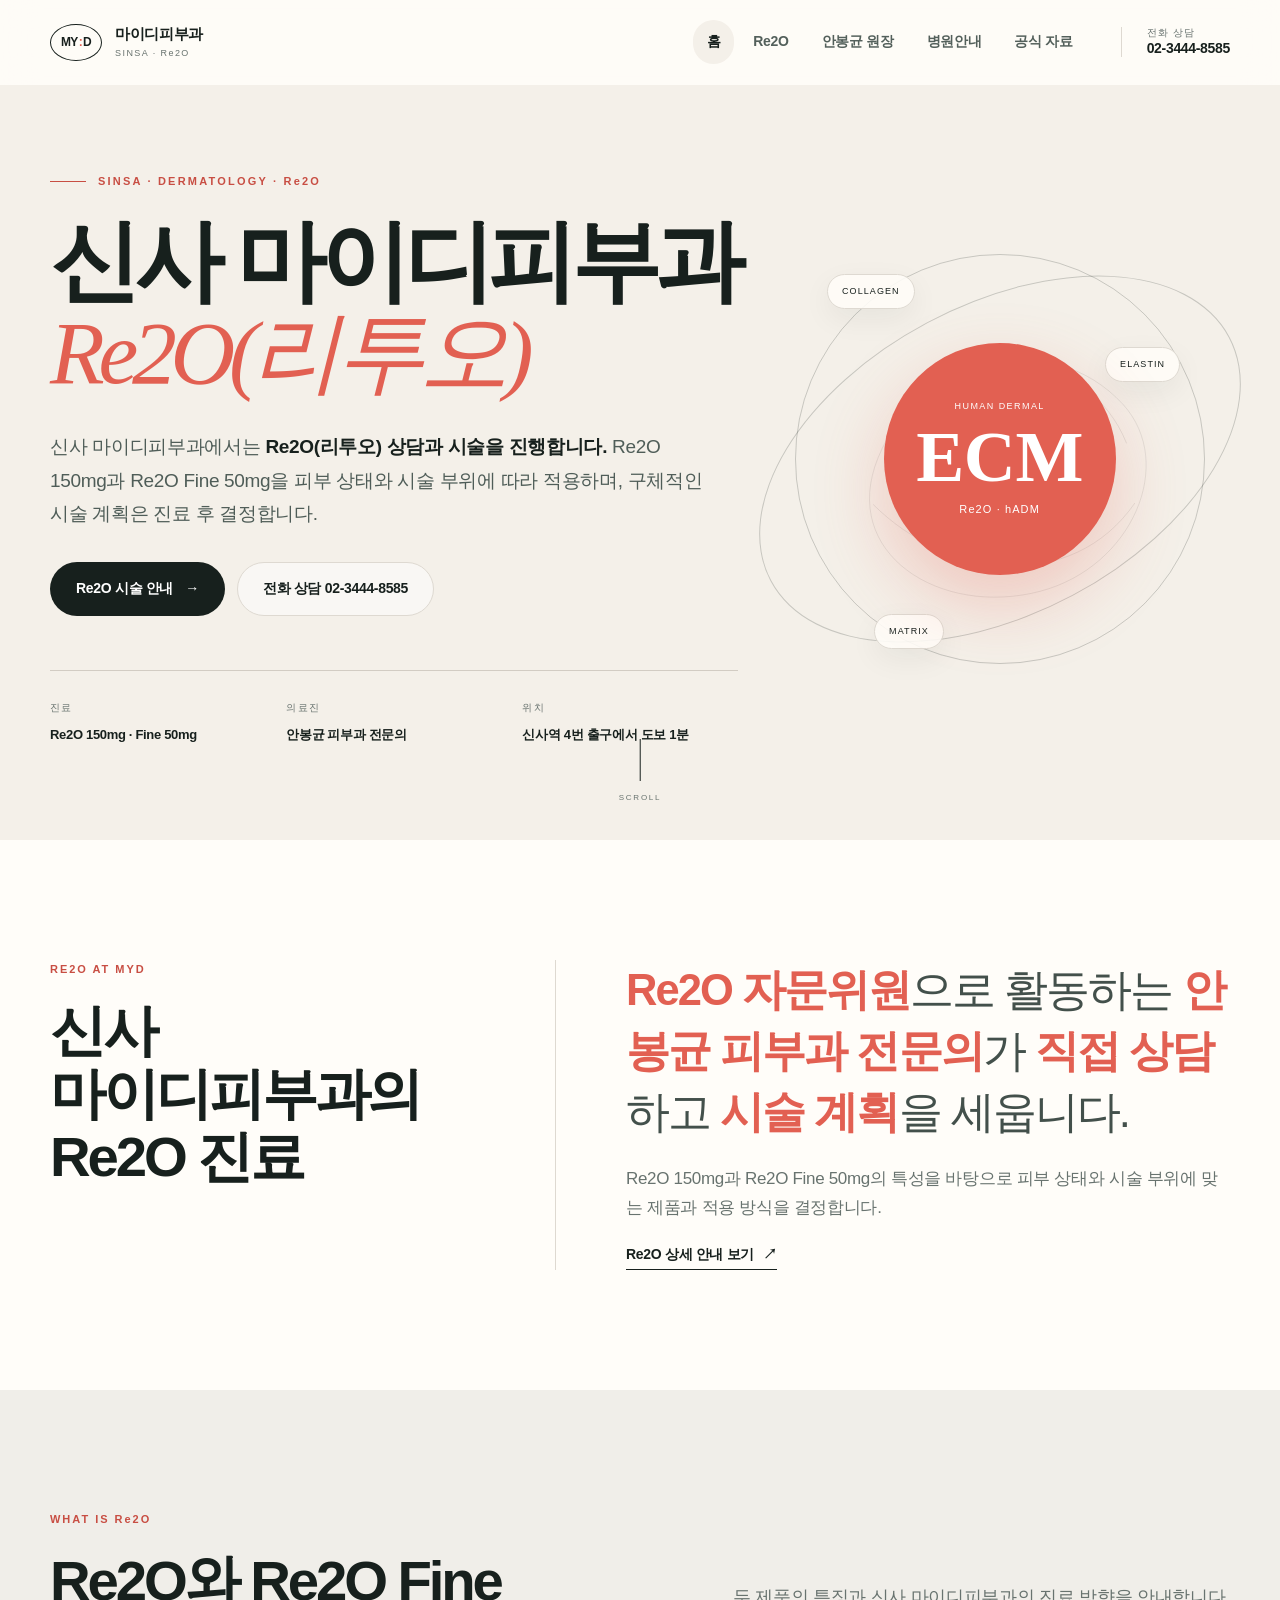
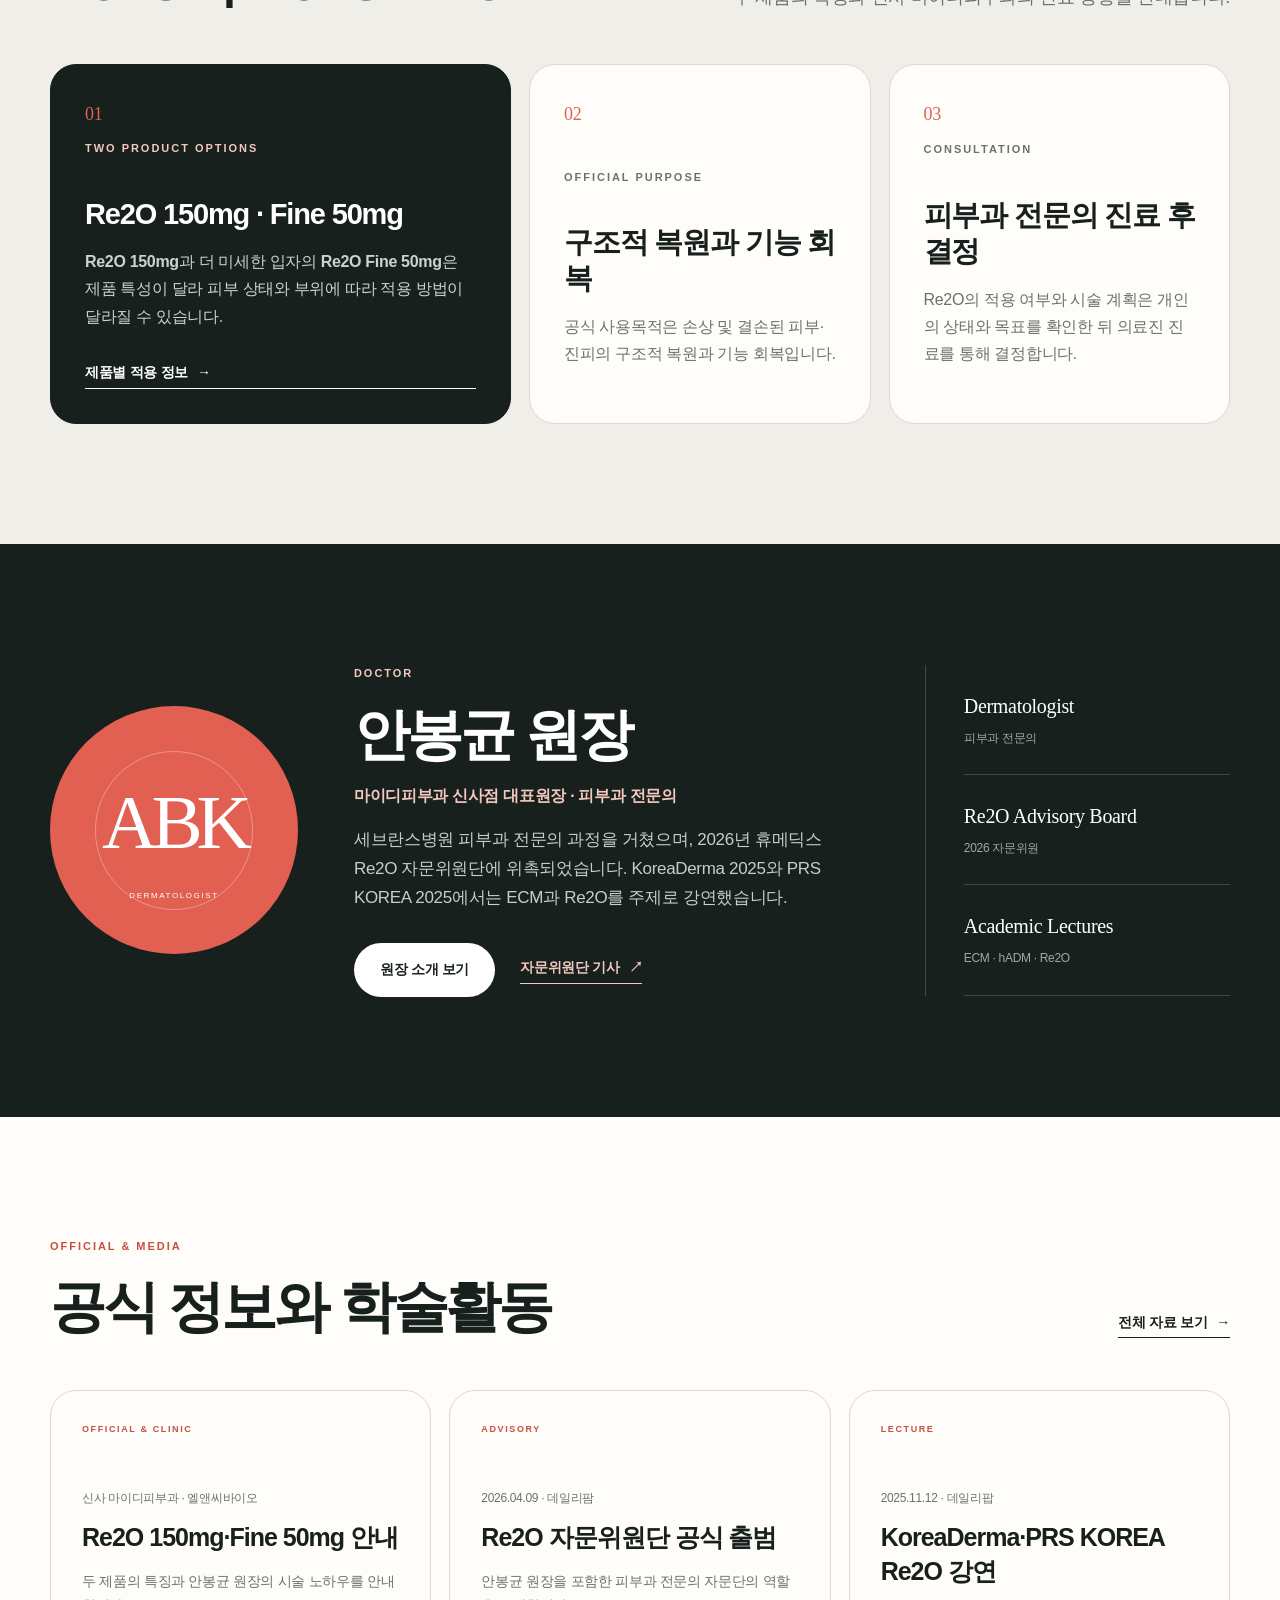
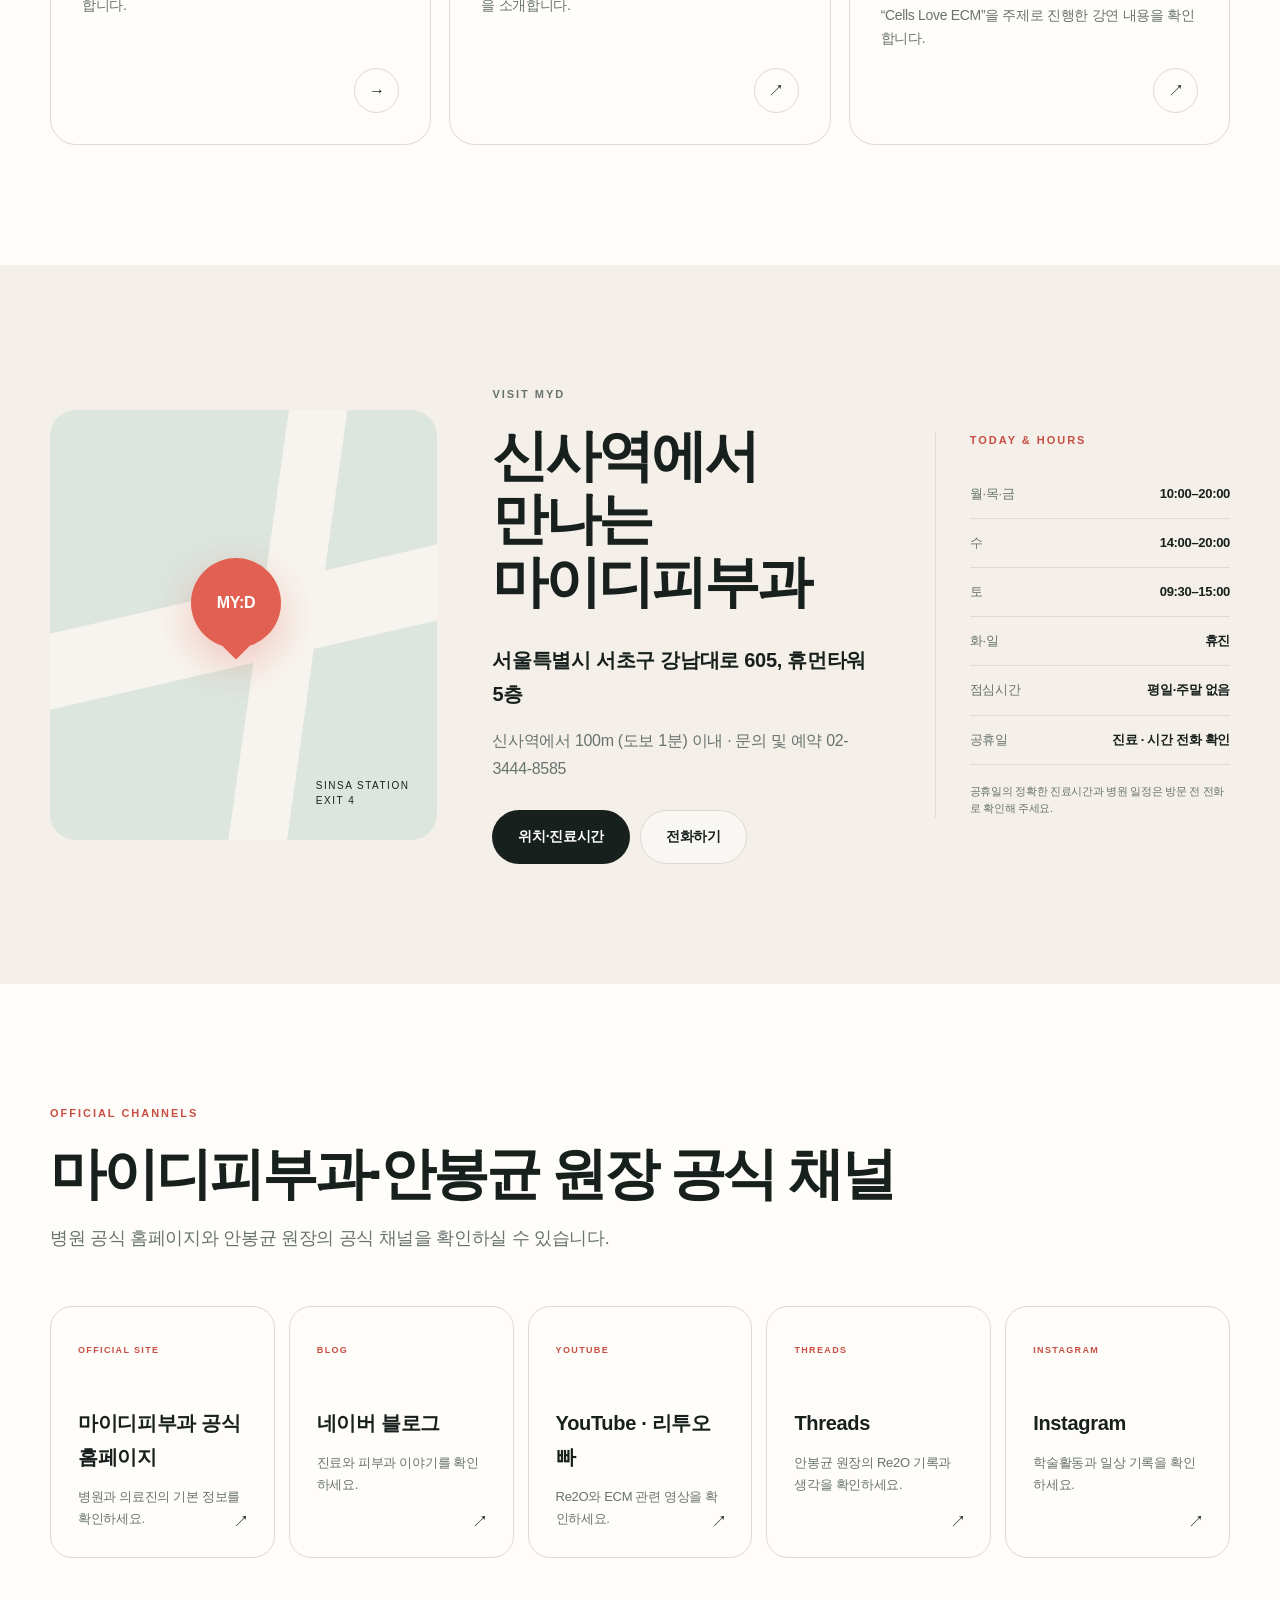
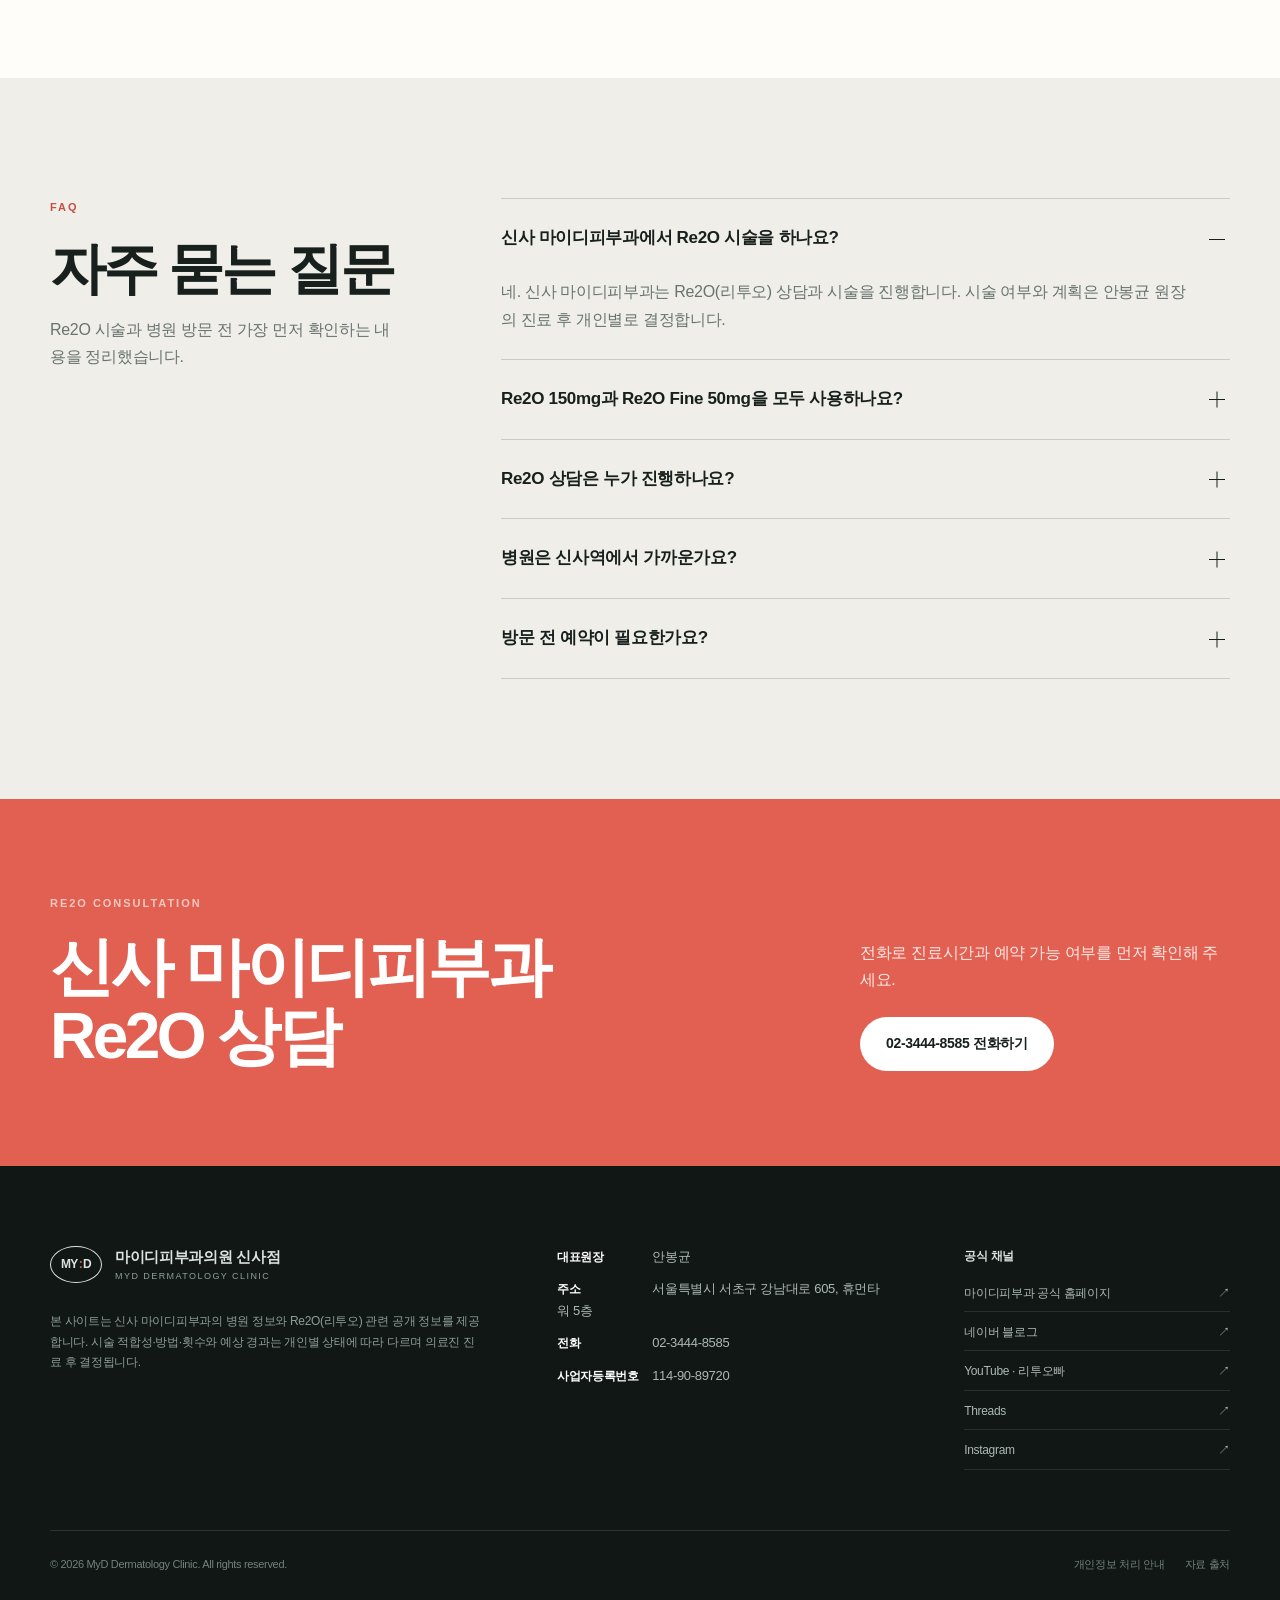
==== index.html @ d439914e "Add files via upload" ====
<!doctype html>
<html lang="ko">
<head>
  <meta charset="utf-8">
  <meta name="viewport" content="width=device-width, initial-scale=1">
  <title>신사 마이디피부과 | Re2O 리투오 상담·시술</title>
  <meta name="description" content="신사역에서 100m (도보 1분) 이내 마이디피부과의 Re2O(리투오) 상담·시술, Re2O 150mg·Re2O Fine 50mg 제품 및 시술 안내, 피부과 전문의 안봉균 원장, 위치와 진료시간 안내.">
  <meta name="robots" content="index,follow,max-image-preview:large">
  <link rel="canonical" href="https://re2omyd.com/">
  <link rel="icon" href="/assets/img/favicon.svg" type="image/svg+xml">
  <link rel="icon" href="/assets/img/favicon-32.png" sizes="32x32" type="image/png">
  <link rel="apple-touch-icon" href="/assets/img/apple-touch-icon.png">
  <link rel="manifest" href="/site.webmanifest">
  <meta name="theme-color" content="#f4f0e9">
  <meta property="og:locale" content="ko_KR">
  <meta property="og:type" content="website">
  <meta property="og:site_name" content="신사 마이디피부과 Re2O">
  <meta property="og:title" content="신사 마이디피부과 | Re2O 리투오 상담·시술">
  <meta property="og:description" content="신사역에서 100m (도보 1분) 이내 마이디피부과의 Re2O(리투오) 상담·시술, Re2O 150mg·Re2O Fine 50mg 제품 및 시술 안내, 피부과 전문의 안봉균 원장, 위치와 진료시간 안내.">
  <meta property="og:url" content="https://re2omyd.com/">
  <meta property="og:image" content="https://re2omyd.com/assets/img/og-image.png">
  <meta property="og:image:width" content="1200">
  <meta property="og:image:height" content="630">
  <meta property="og:image:alt" content="신사 마이디피부과 Re2O 리투오 안내">
  <meta name="twitter:card" content="summary_large_image">
  <meta name="twitter:title" content="신사 마이디피부과 | Re2O 리투오 상담·시술">
  <meta name="twitter:description" content="신사역에서 100m (도보 1분) 이내 마이디피부과의 Re2O(리투오) 상담·시술, Re2O 150mg·Re2O Fine 50mg 제품 및 시술 안내, 피부과 전문의 안봉균 원장, 위치와 진료시간 안내.">
  <meta name="twitter:image" content="https://re2omyd.com/assets/img/og-image.png">
  <link rel="stylesheet" href="/assets/css/style.css">
  <script type="application/ld+json">{"@context":"https://schema.org","@graph":[{"@type":["MedicalClinic","LocalBusiness"],"@id":"https://re2omyd.com/#clinic","name":"마이디피부과의원 신사점","alternateName":["신사 마이디피부과","MyD Dermatology Clinic Sinsa"],"url":"https://re2omyd.com/","telephone":"+82234448585","image":"https://re2omyd.com/assets/img/og-image.png","logo":"https://re2omyd.com/assets/img/logo.svg","medicalSpecialty":"Dermatology","priceRange":"상담 후 안내","address":{"@type":"PostalAddress","streetAddress":"강남대로 605, 휴먼타워 5층","addressLocality":"서초구","addressRegion":"서울특별시","addressCountry":"KR"},"geo":{"@type":"GeoCoordinates","latitude":37.515881,"longitude":127.019302},"openingHoursSpecification":[{"@type":"OpeningHoursSpecification","dayOfWeek":"https://schema.org/Monday","opens":"10:00","closes":"20:00"},{"@type":"OpeningHoursSpecification","dayOfWeek":"https://schema.org/Wednesday","opens":"14:00","closes":"20:00"},{"@type":"OpeningHoursSpecification","dayOfWeek":"https://schema.org/Thursday","opens":"10:00","closes":"20:00"},{"@type":"OpeningHoursSpecification","dayOfWeek":"https://schema.org/Friday","opens":"10:00","closes":"20:00"},{"@type":"OpeningHoursSpecification","dayOfWeek":"https://schema.org/Saturday","opens":"09:30","closes":"15:00"}],"sameAs":["http://www.mydskin.co.kr/","https://blog.naver.com/mydskin","https://www.youtube.com/@Re2OBBA","https://www.threads.com/@wilbedoc","https://www.instagram.com/wilbedoc/"],"employee":{"@id":"https://re2omyd.com/#doctor"},"availableService":{"@id":"https://re2omyd.com/#re2o-service"}},{"@type":"Physician","@id":"https://re2omyd.com/#doctor","name":"안봉균","jobTitle":"대표원장·피부과 전문의","medicalSpecialty":"Dermatology","worksFor":{"@id":"https://re2omyd.com/#clinic"},"url":"https://re2omyd.com/doctor.html","sameAs":["https://blog.naver.com/mydskin","https://www.youtube.com/@Re2OBBA","https://www.threads.com/@wilbedoc","https://www.instagram.com/wilbedoc/"]},{"@type":"Service","@id":"https://re2omyd.com/#re2o-service","name":"Re2O(리투오) 상담 및 시술","alternateName":["리투오","엘라비에 리투오","Re2O treatment"],"serviceType":"Re2O(리투오) 상담 및 시술","description":"신사 마이디피부과에서는 Re2O 150mg과 Re2O Fine 50mg을 피부 상태와 시술 부위에 따라 적용하며, 구체적인 제품과 시술 방식은 진료 후 결정합니다.","provider":{"@id":"https://re2omyd.com/#clinic"},"url":"https://re2omyd.com/re2o.html","areaServed":{"@type":"City","name":"서울"}},{"@type":"WebSite","@id":"https://re2omyd.com/#website","url":"https://re2omyd.com/","name":"신사 마이디피부과 Re2O","inLanguage":"ko-KR","publisher":{"@id":"https://re2omyd.com/#clinic"}}]}</script>
</head>
<body class="home-page">
<a class="skip-link" href="#main">본문으로 바로가기</a>
<header class="site-header" data-header>
  <div class="container header-inner">
    <a class="brand" href="/" aria-label="신사 마이디피부과 홈">
      <span class="brand-mark" aria-hidden="true"><span>MY</span><b>:</b><span>D</span></span>
      <span class="brand-copy"><strong>마이디피부과</strong><small>SINSA · Re2O</small></span>
    </a>
    <button class="menu-toggle" type="button" aria-expanded="false" aria-controls="site-nav" data-menu-toggle>
      <span class="sr-only">메뉴 열기</span><i></i><i></i><i></i>
    </button>
    <nav class="site-nav" id="site-nav" aria-label="주요 메뉴" data-menu>
      <a href="/" class="is-active" aria-current="page">홈</a>
<a href="/re2o.html">Re2O</a>
<a href="/doctor.html">안봉균 원장</a>
<a href="/clinic.html">병원안내</a>
<a href="/media.html">공식 자료</a>
    </nav>
    <a class="header-call" href="tel:+82234448585"><span>전화 상담</span><strong>02-3444-8585</strong></a>
  </div>
</header>
<main id="main">
  <section class="hero hero-home">
    <div class="container hero-grid">
      <div class="hero-copy">
        <p class="eyebrow"><span></span>SINSA · DERMATOLOGY · Re2O</p>
        <h1><span class="nowrap">신사 마이디피부과</span><br><em>Re2O(리투오)</em></h1>
        <p class="hero-lead">신사 마이디피부과에서는 <strong>Re2O(리투오) 상담과 시술을 진행합니다.</strong> Re2O 150mg과 Re2O Fine 50mg을 피부 상태와 시술 부위에 따라 적용하며, 구체적인 시술 계획은 진료 후 결정합니다.</p>
        <div class="hero-actions">
          <a class="button button-primary" href="/re2o.html">Re2O 시술 안내 <span>→</span></a>
          <a class="button button-ghost" href="tel:+82234448585">전화 상담 02-3444-8585</a>
        </div>
        <dl class="hero-facts">
          <div><dt>진료</dt><dd>Re2O 150mg · Fine 50mg</dd></div>
          <div><dt>의료진</dt><dd>안봉균 피부과 전문의</dd></div>
          <div><dt>위치</dt><dd>신사역 4번 출구에서 도보 1분</dd></div>
        </dl>
      </div>
      <div class="hero-art" aria-hidden="true">
        <div class="art-orbit orbit-one"></div><div class="art-orbit orbit-two"></div>
        <div class="art-core"><small>HUMAN DERMAL</small><strong>ECM</strong><span>Re2O · hADM</span></div>
        <span class="art-node node-a">COLLAGEN</span><span class="art-node node-b">ELASTIN</span><span class="art-node node-c">MATRIX</span>
        <svg viewBox="0 0 520 520" role="presentation"><path d="M85 259C145 111 334 69 438 182C515 267 451 416 319 451C175 489 29 397 85 259Z"/><path d="M121 189C203 77 389 103 443 238"/><path d="M78 326C185 433 364 455 455 324"/></svg>
      </div>
    </div>
    <div class="hero-scroll" aria-hidden="true"><span></span>SCROLL</div>
  </section>

  <section class="section section-intro">
    <div class="container split-intro">
      <div>
        <p class="section-kicker">RE2O AT MYD</p>
        <h2>신사<br>마이디피부과의<br>Re2O 진료</h2>
      </div>
      <div class="intro-answer">
        <p class="answer-main"><span class="answer-accent">Re2O 자문위원</span>으로 활동하는 <span class="answer-accent">안봉균 피부과 전문의</span>가 <span class="answer-accent">직접 상담</span>하고 <span class="answer-accent">시술 계획</span>을 세웁니다.</p>
        <p>Re2O 150mg과 Re2O Fine 50mg의 특성을 바탕으로 피부 상태와 시술 부위에 맞는 제품과 적용 방식을 결정합니다.</p>
        <a class="text-link" href="/re2o.html">Re2O 상세 안내 보기 <span>↗</span></a>
      </div>
    </div>
  </section>

  <section class="section section-re2o">
    <div class="container">
      <div class="section-heading heading-row">
        <div><p class="section-kicker">WHAT IS Re2O</p><h2>Re2O와 Re2O Fine</h2></div>
        <p>두 제품의 특징과 신사 마이디피부과의 진료 방향을 안내합니다.</p>
      </div>
      <div class="feature-grid">
        <article class="feature-card feature-main">
          <span class="card-index">01</span>
          <p class="card-label">TWO PRODUCT OPTIONS</p>
          <h3>Re2O 150mg · Fine 50mg</h3>
          <p><strong>Re2O 150mg</strong>과 더 미세한 입자의 <strong>Re2O Fine 50mg</strong>은 제품 특성이 달라 피부 상태와 부위에 따라 적용 방법이 달라질 수 있습니다.</p>
          <a class="text-link" href="/re2o.html">제품별 적용 정보 <span>→</span></a>
        </article>
        <article class="feature-card"><span class="card-index">02</span><p class="card-label">OFFICIAL PURPOSE</p><h3>구조적 복원과 기능 회복</h3><p>공식 사용목적은 손상 및 결손된 피부·진피의 구조적 복원과 기능 회복입니다.</p></article>
        <article class="feature-card"><span class="card-index">03</span><p class="card-label">CONSULTATION</p><h3>피부과 전문의 진료 후 결정</h3><p>Re2O의 적용 여부와 시술 계획은 개인의 상태와 목표를 확인한 뒤 의료진 진료를 통해 결정합니다.</p></article>
      </div>
    </div>
  </section>

  <section class="section doctor-spotlight">
    <div class="container doctor-panel">
      <div class="doctor-monogram" aria-hidden="true"><span>ABK</span><small>DERMATOLOGIST</small></div>
      <div class="doctor-copy">
        <p class="section-kicker light">DOCTOR</p>
        <h2>안봉균 원장</h2>
        <p class="doctor-role">마이디피부과 신사점 대표원장 · 피부과 전문의</p>
        <p>세브란스병원 피부과 전문의 과정을 거쳤으며, 2026년 휴메딕스 Re2O 자문위원단에 위촉되었습니다. KoreaDerma 2025와 PRS KOREA 2025에서는 ECM과 Re2O를 주제로 강연했습니다.</p>
        <div class="doctor-actions"><a class="button button-light" href="/doctor.html">원장 소개 보기</a><a class="text-link light" href="https://dailypharm.com/user/news/337339" target="_blank" rel="noopener noreferrer">자문위원단 기사 <span>↗</span></a></div>
      </div>
      <div class="doctor-stats">
        <div><strong>Dermatologist</strong><span>피부과 전문의</span></div>
        <div><strong>Re2O Advisory Board</strong><span>2026 자문위원</span></div>
        <div><strong>Academic Lectures</strong><span>ECM · hADM · Re2O</span></div>
      </div>
    </div>
  </section>

  <section class="section section-evidence">
    <div class="container">
      <div class="section-heading heading-row"><div><p class="section-kicker">OFFICIAL & MEDIA</p><h2>공식 정보와 학술활동</h2></div><a class="text-link" href="/media.html">전체 자료 보기 <span>→</span></a></div>
      <div class="article-grid">
        <a class="article-card" href="/re2o.html"><span class="article-type">OFFICIAL & CLINIC</span><p class="article-date">신사 마이디피부과 · 엘앤씨바이오</p><h3>Re2O 150mg·Fine 50mg 안내</h3><p>두 제품의 특징과 안봉균 원장의 시술 노하우를 안내합니다.</p><span class="article-arrow">→</span></a>
        <a class="article-card" href="https://dailypharm.com/user/news/337339" target="_blank" rel="noopener noreferrer"><span class="article-type">ADVISORY</span><p class="article-date">2026.04.09 · 데일리팜</p><h3>Re2O 자문위원단 공식 출범</h3><p>안봉균 원장을 포함한 피부과 전문의 자문단의 역할을 소개합니다.</p><span class="article-arrow">↗</span></a>
        <a class="article-card" href="https://www.dailypop.kr/news/articleView.html?idxno=93108" target="_blank" rel="noopener noreferrer"><span class="article-type">LECTURE</span><p class="article-date">2025.11.12 · 데일리팝</p><h3>KoreaDerma·PRS KOREA Re2O 강연</h3><p>“Cells Love ECM”을 주제로 진행한 강연 내용을 확인합니다.</p><span class="article-arrow">↗</span></a>
      </div>
    </div>
  </section>

  <section class="section clinic-home">
    <div class="container clinic-grid">
      <div class="clinic-map-art" aria-hidden="true"><div class="map-road road-a"></div><div class="map-road road-b"></div><div class="map-pin"><i></i><span>MY:D</span></div><p>SINSA STATION<br>EXIT 4</p></div>
      <div class="clinic-copy">
        <p class="section-kicker">VISIT MYD</p>
        <h2>신사역에서<br>만나는<br>마이디피부과</h2>
        <address>서울특별시 서초구 강남대로 605, 휴먼타워 5층</address>
        <p>신사역에서 100m (도보 1분) 이내 · 문의 및 예약 02-3444-8585</p>
        <div class="clinic-buttons"><a class="button button-primary" href="/clinic.html">위치·진료시간</a><a class="button button-ghost" href="tel:+82234448585">전화하기</a></div>
      </div>
      <div class="hours-mini">
        <p class="card-label">TODAY & HOURS</p>
        <dl><div><dt>월·목·금</dt><dd>10:00–20:00</dd></div><div><dt>수</dt><dd>14:00–20:00</dd></div><div><dt>토</dt><dd>09:30–15:00</dd></div><div><dt>화·일</dt><dd>휴진</dd></div><div><dt>점심시간</dt><dd>평일·주말 없음</dd></div><div><dt>공휴일</dt><dd>진료 · 시간 전화 확인</dd></div></dl>
        <small>공휴일의 정확한 진료시간과 병원 일정은 방문 전 전화로 확인해 주세요.</small>
      </div>
    </div>
  </section>

  <section class="section social-section">
    <div class="container">
      <div class="section-heading"><p class="section-kicker">OFFICIAL CHANNELS</p><h2>마이디피부과·안봉균 원장 공식 채널</h2><p>병원 공식 홈페이지와 안봉균 원장의 공식 채널을 확인하실 수 있습니다.</p></div>
      <div class="social-grid">
        <a class="social-card" href="http://www.mydskin.co.kr/" target="_blank" rel="noopener noreferrer"><span class="social-tag">OFFICIAL SITE</span><h3>마이디피부과 공식 홈페이지</h3><p>병원과 의료진의 기본 정보를 확인하세요.</p><i>↗</i></a><a class="social-card" href="https://blog.naver.com/mydskin" target="_blank" rel="noopener noreferrer"><span class="social-tag">BLOG</span><h3>네이버 블로그</h3><p>진료와 피부과 이야기를 확인하세요.</p><i>↗</i></a><a class="social-card" href="https://www.youtube.com/@Re2OBBA" target="_blank" rel="noopener noreferrer"><span class="social-tag">YOUTUBE</span><h3>YouTube · 리투오빠</h3><p>Re2O와 ECM 관련 영상을 확인하세요.</p><i>↗</i></a><a class="social-card" href="https://www.threads.com/@wilbedoc" target="_blank" rel="noopener noreferrer"><span class="social-tag">THREADS</span><h3>Threads</h3><p>안봉균 원장의 Re2O 기록과 생각을 확인하세요.</p><i>↗</i></a><a class="social-card" href="https://www.instagram.com/wilbedoc/" target="_blank" rel="noopener noreferrer"><span class="social-tag">INSTAGRAM</span><h3>Instagram</h3><p>학술활동과 일상 기록을 확인하세요.</p><i>↗</i></a>
      </div>
    </div>
  </section>

  <section class="section faq-section">
    <div class="container faq-grid">
      <div><p class="section-kicker">FAQ</p><h2>자주 묻는 질문</h2><p>Re2O 시술과 병원 방문 전 가장 먼저 확인하는 내용을 정리했습니다.</p></div>
      <div class="accordion" data-accordion>
        <details open><summary>신사 마이디피부과에서 Re2O 시술을 하나요?<span></span></summary><p>네. 신사 마이디피부과는 Re2O(리투오) 상담과 시술을 진행합니다. 시술 여부와 계획은 안봉균 원장의 진료 후 개인별로 결정합니다.</p></details>
        <details><summary>Re2O 150mg과 Re2O Fine 50mg을 모두 사용하나요?<span></span></summary><p>신사 마이디피부과에서는 Re2O 150mg과 Re2O Fine 50mg을 피부 상태와 시술 부위에 따라 적용합니다. 현재 적용 가능한 제품과 개인별 선택은 진료 및 예약 시 안내합니다.</p></details>
        <details><summary>Re2O 상담은 누가 진행하나요?<span></span></summary><p>마이디피부과 신사점 대표원장인 안봉균 피부과 전문의가 진료합니다.</p></details>
        <details><summary>병원은 신사역에서 가까운가요?<span></span></summary><p>서울 서초구 강남대로 605 휴먼타워 5층으로, 신사역 4번 출구에서 도보 1분 거리에 있습니다.</p></details>
        <details><summary>방문 전 예약이 필요한가요?<span></span></summary><p>대기 시간을 줄이기 위해 전화로 진료시간과 예약 가능 여부를 확인해 주세요. 문의 번호는 02-3444-8585입니다.</p></details>
      </div>
    </div>
  </section>

  <section class="final-cta">
    <div class="container final-cta-inner"><div><p class="section-kicker light">RE2O CONSULTATION</p><h2>신사 마이디피부과<br>Re2O 상담</h2></div><div><p>전화로 진료시간과 예약 가능 여부를 먼저 확인해 주세요.</p><a class="button button-light" href="tel:+82234448585">02-3444-8585 전화하기</a></div></div>
  </section>
</main>
<footer class="site-footer">
  <div class="container footer-grid">
    <div>
      <a class="brand brand-footer" href="/" aria-label="신사 마이디피부과 홈">
        <span class="brand-mark" aria-hidden="true"><span>MY</span><b>:</b><span>D</span></span>
        <span class="brand-copy"><strong>마이디피부과의원 신사점</strong><small>MYD DERMATOLOGY CLINIC</small></span>
      </a>
      <p class="footer-note">본 사이트는 신사 마이디피부과의 병원 정보와 Re2O(리투오) 관련 공개 정보를 제공합니다. 시술 적합성·방법·횟수와 예상 경과는 개인별 상태에 따라 다르며 의료진 진료 후 결정됩니다.</p>
    </div>
    <div class="footer-info">
      <p><strong>대표원장</strong> 안봉균</p>
      <p><strong>주소</strong> 서울특별시 서초구 강남대로 605, 휴먼타워 5층</p>
      <p><strong>전화</strong> <a href="tel:+82234448585">02-3444-8585</a></p>
      <p><strong>사업자등록번호</strong> 114-90-89720</p>
    </div>
    <div class="footer-links">
      <strong>공식 채널</strong>
      <a href="http://www.mydskin.co.kr/" target="_blank" rel="noopener noreferrer">마이디피부과 공식 홈페이지<span aria-hidden="true">↗</span></a><a href="https://blog.naver.com/mydskin" target="_blank" rel="noopener noreferrer">네이버 블로그<span aria-hidden="true">↗</span></a><a href="https://www.youtube.com/@Re2OBBA" target="_blank" rel="noopener noreferrer">YouTube · 리투오빠<span aria-hidden="true">↗</span></a><a href="https://www.threads.com/@wilbedoc" target="_blank" rel="noopener noreferrer">Threads<span aria-hidden="true">↗</span></a><a href="https://www.instagram.com/wilbedoc/" target="_blank" rel="noopener noreferrer">Instagram<span aria-hidden="true">↗</span></a>
    </div>
  </div>
  <div class="container footer-bottom">
    <p>© <span data-year></span> MyD Dermatology Clinic. All rights reserved.</p>
    <div><a href="/privacy.html">개인정보 처리 안내</a><a href="/media.html">자료 출처</a></div>
  </div>
</footer>
<div class="mobile-actions" aria-label="빠른 연락">
  <a href="tel:+82234448585"><small>전화</small><strong>02-3444-8585</strong></a>
  <a href="/clinic.html"><small>위치</small><strong>신사역 4번 출구에서 도보 1분</strong></a>
</div>
<script src="/assets/js/main.js" defer></script>
</body>
</html>
---- assets/css/style.css ----
:root{--ink:#17201d;--ink-2:#2c3733;--muted:#68736f;--cream:#f4f0e9;--paper:#fffdf9;--white:#fff;--coral:#e26052;--coral-dark:#c84e43;--sage:#81958a;--sage-pale:#dfe8e1;--pink:#efd9d4;--line:#ded9d1;--line-dark:rgba(255,255,255,.18);--shadow:0 24px 70px rgba(29,38,34,.09);--radius:26px;--max:1180px;--ease:cubic-bezier(.2,.75,.25,1)}
*{box-sizing:border-box}html{scroll-behavior:smooth}body{margin:0;background:var(--paper);color:var(--ink);font-family:-apple-system,BlinkMacSystemFont,"Pretendard","Noto Sans KR","Apple SD Gothic Neo","Segoe UI",sans-serif;font-size:16px;line-height:1.7;letter-spacing:-.02em;-webkit-font-smoothing:antialiased}img,svg{display:block;max-width:100%}a{color:inherit;text-decoration:none}button,input{font:inherit}address{font-style:normal}.container{width:min(calc(100% - 48px),var(--max));margin-inline:auto}.narrow{max-width:840px}.sr-only{position:absolute;width:1px;height:1px;padding:0;margin:-1px;overflow:hidden;clip:rect(0,0,0,0);white-space:nowrap;border:0}.skip-link{position:fixed;left:16px;top:12px;z-index:9999;padding:10px 16px;background:var(--ink);color:#fff;border-radius:10px;transform:translateY(-150%)}.skip-link:focus{transform:none}.site-header{position:fixed;left:0;right:0;top:0;z-index:100;background:rgba(255,253,249,.88);backdrop-filter:blur(18px);border-bottom:1px solid transparent;transition:.3s var(--ease)}.site-header.is-scrolled{border-color:var(--line);box-shadow:0 8px 30px rgba(20,28,25,.05)}.header-inner{height:84px;display:flex;align-items:center;gap:34px}.brand{display:flex;align-items:center;gap:13px;flex:0 0 auto}.brand-mark{width:52px;height:37px;border:1px solid var(--ink);border-radius:50%;display:flex;align-items:center;justify-content:center;font-family:"Inter Display",Arial,sans-serif;font-size:12px;font-weight:700;letter-spacing:-.06em}.brand-mark b{color:var(--coral);margin:0 1px}.brand-copy{display:flex;flex-direction:column;line-height:1.12}.brand-copy strong{font-size:15px}.brand-copy small{font-size:9px;letter-spacing:.16em;color:var(--muted);margin-top:5px}.site-nav{margin-left:auto;display:flex;align-items:center;gap:5px}.site-nav a{position:relative;padding:10px 14px;font-size:14px;font-weight:600;color:#53605b;border-radius:999px}.site-nav a:hover,.site-nav a.is-active{color:var(--ink);background:var(--cream)}.header-call{padding-left:25px;border-left:1px solid var(--line);display:flex;flex-direction:column;line-height:1.25}.header-call span{font-size:10px;color:var(--muted);letter-spacing:.12em}.header-call strong{font-size:14px}.menu-toggle{display:none;background:transparent;border:0;width:42px;height:42px;padding:10px}.menu-toggle i{display:block;height:1px;background:var(--ink);margin:6px 0;transition:.25s}.section{padding:120px 0}.section-kicker,.card-label{margin:0 0 20px;color:var(--coral-dark);font-size:11px;font-weight:800;letter-spacing:.18em}.section-kicker.light,.text-link.light{color:#f3c8c0}.section h2,.section-heading h2{font-size:clamp(36px,4.4vw,62px);line-height:1.12;letter-spacing:-.055em;margin:0}.section-heading{margin-bottom:52px}.section-heading>p:last-child{max-width:560px;color:var(--muted);font-size:18px;margin:18px 0 0}.heading-row{display:flex;justify-content:space-between;align-items:flex-end;gap:40px}.heading-row>p{max-width:450px;margin:0;color:var(--muted)}.eyebrow{display:flex;align-items:center;gap:12px;margin:0 0 26px;font-size:11px;font-weight:800;letter-spacing:.2em;color:var(--coral-dark)}.eyebrow span{width:36px;height:1px;background:currentColor}.button{display:inline-flex;align-items:center;justify-content:center;gap:12px;min-height:54px;padding:0 25px;border-radius:999px;font-size:14px;font-weight:750;border:1px solid transparent;transition:.25s var(--ease)}.button:hover{transform:translateY(-2px)}.button-primary{background:var(--ink);color:#fff}.button-primary:hover{background:#28332f}.button-ghost{border-color:var(--line);background:rgba(255,255,255,.5)}.button-ghost:hover{border-color:var(--ink);background:#fff}.button-light{background:#fff;color:var(--ink)}.button-small{min-height:42px;padding:0 18px;font-size:12px;background:var(--ink);color:#fff}.text-link{display:inline-flex;align-items:center;gap:9px;font-size:14px;font-weight:750;border-bottom:1px solid currentColor;padding-bottom:3px}.text-link span{transition:transform .25s}.text-link:hover span{transform:translate(3px,-2px)}
.hero{min-height:840px;padding:164px 0 80px;position:relative;overflow:hidden;background:var(--cream)}.hero-grid{min-height:590px;display:grid;grid-template-columns:1.08fr .92fr;gap:65px;align-items:center}.hero h1,.page-hero h1{font-size:clamp(54px,7vw,92px);line-height:1.01;letter-spacing:-.07em;margin:0}.hero h1 em,.page-hero h1 em{font-family:Georgia,"Times New Roman",serif;font-weight:400;color:var(--coral);font-style:italic}.hero-lead{font-size:19px;line-height:1.75;color:#4f5d58;max-width:665px;margin:32px 0}.hero-lead strong{color:var(--ink)}.hero-actions{display:flex;flex-wrap:wrap;gap:12px}.hero-facts{display:grid;grid-template-columns:repeat(3,1fr);gap:20px;margin:54px 0 0;padding:28px 0 0;border-top:1px solid #d2ccc3}.hero-facts dt{font-size:10px;letter-spacing:.14em;color:var(--muted);margin-bottom:8px}.hero-facts dd{margin:0;font-size:13px;font-weight:700}.hero-art{height:560px;position:relative;display:flex;align-items:center;justify-content:center}.hero-art>svg{position:absolute;inset:4%;width:92%;height:92%;fill:none;stroke:rgba(23,32,29,.13);stroke-width:1}.art-core{width:232px;height:232px;border-radius:50%;background:var(--coral);color:#fff;display:flex;align-items:center;justify-content:center;flex-direction:column;position:relative;z-index:2;box-shadow:0 30px 70px rgba(226,96,82,.28)}.art-core small{font-size:9px;letter-spacing:.16em}.art-core strong{font-family:Georgia,serif;font-size:72px;line-height:1;margin:7px 0}.art-core span{font-size:11px;letter-spacing:.1em}.art-orbit{position:absolute;border:1px solid rgba(23,32,29,.2);border-radius:50%}.orbit-one{width:410px;height:410px}.orbit-two{width:520px;height:310px;transform:rotate(-28deg)}.art-node{position:absolute;background:rgba(255,253,249,.88);border:1px solid var(--line);border-radius:999px;padding:9px 14px;font-size:9px;letter-spacing:.12em;box-shadow:0 10px 30px rgba(20,30,26,.06)}.node-a{top:17%;left:6%}.node-b{right:4%;top:30%}.node-c{bottom:16%;left:18%}.hero-scroll{position:absolute;bottom:35px;left:50%;transform:translateX(-50%);display:flex;flex-direction:column;align-items:center;gap:10px;font-size:8px;letter-spacing:.22em;color:var(--muted)}.hero-scroll span{display:block;width:1px;height:42px;background:var(--ink)}
.split-intro{display:grid;grid-template-columns:.75fr 1.25fr;gap:100px}.intro-answer{border-left:1px solid var(--line);padding-left:70px}.answer-line{font-size:14px;color:var(--muted);margin:0 0 16px}.answer-main{font-size:clamp(26px,3.4vw,46px);line-height:1.4;letter-spacing:-.045em;margin:0 0 22px;color:#43504b}.answer-main .answer-accent{color:var(--coral);font-weight:800}.intro-answer>p:not(.answer-line):not(.answer-main){color:var(--muted);font-size:17px}.section-re2o{background:#f0eee9}.feature-grid{display:grid;grid-template-columns:1.35fr 1fr 1fr;gap:18px}.feature-card{min-height:360px;background:var(--paper);border:1px solid var(--line);border-radius:var(--radius);padding:34px;display:flex;flex-direction:column}.feature-main{background:var(--ink);color:#fff;border-color:var(--ink)}.card-index{font-family:Georgia,serif;font-size:18px;color:var(--coral);margin-bottom:auto}.feature-card h3{font-size:29px;line-height:1.25;letter-spacing:-.04em;margin:16px 0}.feature-card p{color:var(--muted);margin:0 0 22px}.feature-main p{color:#cbd2cf}.feature-main .card-label{color:#f3c8c0}.feature-main .text-link{margin-top:auto;color:#fff}.doctor-spotlight{background:var(--ink);color:#fff}.doctor-panel{display:grid;grid-template-columns:.65fr 1.35fr .8fr;gap:56px;align-items:center}.doctor-monogram{aspect-ratio:1;background:var(--coral);border-radius:50%;display:flex;align-items:center;justify-content:center;flex-direction:column;position:relative;overflow:hidden}.doctor-monogram:before{content:"";position:absolute;inset:18%;border:1px solid rgba(255,255,255,.32);border-radius:50%}.doctor-monogram span{font-family:Georgia,serif;font-size:clamp(48px,6vw,86px);letter-spacing:-.08em;position:relative}.doctor-monogram small{font-size:8px;letter-spacing:.2em;position:relative}.doctor-copy h2{color:#fff}.doctor-role{color:#f3c8c0;font-weight:700}.doctor-copy>p:last-of-type{color:#c6ceca;font-size:17px}.doctor-actions{display:flex;align-items:center;gap:25px;margin-top:30px}.doctor-stats{border-left:1px solid var(--line-dark);padding-left:38px}.doctor-stats div{padding:24px 0;border-bottom:1px solid var(--line-dark)}.doctor-stats strong{display:block;font-family:Georgia,serif;font-size:20px;font-weight:400;color:#fff}.doctor-stats span{font-size:12px;color:#9ea9a5}.article-grid{display:grid;grid-template-columns:repeat(3,1fr);gap:18px}.article-card{min-height:355px;border:1px solid var(--line);border-radius:var(--radius);padding:31px;position:relative;transition:.3s var(--ease);display:flex;flex-direction:column}.article-card:hover{transform:translateY(-7px);box-shadow:var(--shadow);border-color:#c7c1b8}.article-type{font-size:9px;letter-spacing:.18em;font-weight:800;color:var(--coral-dark)}.article-date{font-size:12px;color:var(--muted);margin:50px 0 13px}.article-card h3{font-size:25px;line-height:1.35;margin:0 0 15px;letter-spacing:-.04em}.article-card>p:last-of-type{font-size:14px;color:var(--muted);margin:0}.article-arrow{margin-top:auto;align-self:flex-end;width:45px;height:45px;border-radius:50%;border:1px solid var(--line);display:flex;align-items:center;justify-content:center}.clinic-home{background:var(--cream)}.clinic-grid{display:grid;grid-template-columns:1.05fr 1.05fr .8fr;gap:55px;align-items:center}.clinic-map-art{height:430px;border-radius:var(--radius);background:#dce5de;position:relative;overflow:hidden}.map-road{position:absolute;background:#f7f4ef}.road-a{width:110%;height:74px;left:-5%;top:42%;transform:rotate(-13deg)}.road-b{height:110%;width:58px;left:54%;top:-5%;transform:rotate(8deg)}.map-pin{position:absolute;left:48%;top:45%;transform:translate(-50%,-50%);width:90px;height:90px;border-radius:50%;background:var(--coral);display:flex;align-items:center;justify-content:center;color:#fff;box-shadow:0 15px 40px rgba(226,96,82,.32)}.map-pin:after{content:"";position:absolute;width:22px;height:22px;background:var(--coral);bottom:-7px;transform:rotate(45deg)}.map-pin span{font-weight:800;position:relative;z-index:2}.clinic-map-art>p{position:absolute;right:28px;bottom:22px;font-size:10px;letter-spacing:.15em;line-height:1.5}.clinic-copy address{font-size:20px;font-weight:700;margin:30px 0 8px}.clinic-copy>p{color:var(--muted)}.clinic-buttons{display:flex;gap:10px;margin-top:28px}.hours-mini{padding-left:34px;border-left:1px solid var(--line)}.hours-mini dl{margin:0}.hours-mini dl div{display:flex;justify-content:space-between;padding:13px 0;border-bottom:1px solid var(--line);gap:20px}.hours-mini dt{font-size:13px;color:var(--muted)}.hours-mini dd{margin:0;font-size:13px;font-weight:700}.hours-mini small{display:block;color:var(--muted);font-size:11px;line-height:1.6;margin-top:18px}.social-grid{display:grid;grid-template-columns:repeat(5,1fr);gap:14px}.social-card{min-height:245px;border:1px solid var(--line);border-radius:22px;padding:27px;position:relative;transition:.3s}.social-card:hover{background:var(--ink);color:#fff;transform:translateY(-5px)}.social-tag{font-size:9px;letter-spacing:.15em;color:var(--coral-dark);font-weight:800}.social-card h3{font-size:20px;margin:45px 0 12px}.social-card p{font-size:13px;color:var(--muted);margin:0}.social-card:hover p{color:#b9c2be}.social-card i{position:absolute;right:25px;bottom:22px;font-style:normal}.faq-section{background:#f0eee9}.faq-grid{display:grid;grid-template-columns:.65fr 1.35fr;gap:100px}.faq-grid>div:first-child>p:last-child{color:var(--muted)}.accordion details{border-top:1px solid #cfc9c0}.accordion details:last-child{border-bottom:1px solid #cfc9c0}.accordion summary{list-style:none;cursor:pointer;padding:25px 45px 25px 0;font-weight:750;font-size:17px;position:relative}.accordion summary::-webkit-details-marker{display:none}.accordion summary span:before,.accordion summary span:after{content:"";position:absolute;right:5px;top:50%;width:16px;height:1px;background:var(--ink)}.accordion summary span:after{transform:rotate(90deg);transition:.2s}.accordion details[open] summary span:after{transform:rotate(0)}.accordion details p{margin:0 0 26px;color:var(--muted);padding-right:40px}.final-cta{padding:95px 0;background:var(--coral);color:#fff}.final-cta-inner{display:flex;align-items:flex-end;justify-content:space-between;gap:50px}.final-cta h2{font-size:clamp(42px,5vw,68px);line-height:1.08;letter-spacing:-.055em;margin:0}.final-cta-inner>div:last-child{max-width:370px}.final-cta-inner>div:last-child p{margin:0 0 24px;color:#ffe9e5}.site-footer{padding:80px 0 35px;background:#101714;color:#dce2df}.footer-grid{display:grid;grid-template-columns:1.3fr 1fr .8fr;gap:75px}.brand-footer .brand-mark{border-color:#dce2df}.brand-footer .brand-copy small{color:#91a09a}.footer-note{max-width:500px;color:#8f9d97;font-size:12px;margin:28px 0 0}.footer-info p{margin:0 0 10px;font-size:13px;color:#aeb9b4}.footer-info strong{display:inline-block;width:92px;color:#fff;font-size:12px}.footer-links{display:flex;flex-direction:column;gap:10px}.footer-links>strong{font-size:12px;margin-bottom:6px}.footer-links a{font-size:12px;color:#aeb9b4;display:flex;justify-content:space-between;border-bottom:1px solid rgba(255,255,255,.1);padding-bottom:8px}.footer-bottom{margin-top:60px;padding-top:24px;border-top:1px solid rgba(255,255,255,.12);display:flex;justify-content:space-between;color:#74827c;font-size:11px}.footer-bottom p{margin:0}.footer-bottom div{display:flex;gap:20px}.mobile-actions{display:none}
.page-hero{padding:170px 0 100px;min-height:650px;background:var(--cream);overflow:hidden}.page-hero-grid{display:grid;grid-template-columns:1.2fr .8fr;gap:70px;align-items:center}.breadcrumb{display:flex;align-items:center;gap:10px;font-size:11px;color:var(--muted);margin-bottom:45px}.breadcrumb strong{color:var(--ink)}.re2o-symbol{width:430px;height:430px;justify-self:end;border-radius:50%;background:var(--ink);color:#fff;display:flex;align-items:baseline;justify-content:center;position:relative;padding-top:130px;box-shadow:0 35px 90px rgba(21,29,26,.14)}.re2o-symbol span{font-family:Georgia,serif;font-size:74px}.re2o-symbol strong{font-family:Georgia,serif;font-size:150px;color:var(--coral);font-weight:400;line-height:.7}.re2o-symbol small{position:absolute;bottom:78px;font-size:9px;letter-spacing:.18em}.answer-strip{background:var(--ink);color:#fff}.answer-strip-grid{display:grid;grid-template-columns:.8fr 1.2fr}.answer-strip-grid>div{padding:45px}.answer-strip-grid>div+div{border-left:1px solid var(--line-dark)}.answer-strip span{font-size:9px;letter-spacing:.18em;color:#f3c8c0}.answer-strip p{font-size:18px;margin:7px 0 0}.content-grid{display:grid;grid-template-columns:.7fr 1.3fr;gap:100px}.side-title{position:sticky;top:130px;align-self:start}.side-title>p:last-child{color:var(--muted)}.prose-content{border-top:1px solid var(--line)}.fact-block{display:grid;grid-template-columns:70px 1fr;padding:40px 0;border-bottom:1px solid var(--line)}.fact-block>span{font-family:Georgia,serif;color:var(--coral);font-size:19px}.fact-block h3{font-size:27px;margin:0 0 14px}.fact-block p{font-size:17px;color:#53605b;margin:0}.source-box{margin-top:34px;padding:25px;background:var(--cream);border-radius:18px;display:flex;align-items:center;justify-content:space-between;gap:20px}.source-box p{margin:0;font-size:13px}.muted-section{background:#f0eee9}.process-grid{display:grid;grid-template-columns:repeat(3,1fr);gap:18px}.process-grid article{background:var(--paper);border:1px solid var(--line);border-radius:var(--radius);padding:32px;min-height:310px}.process-grid article>span{font-family:Georgia,serif;color:var(--coral);font-size:18px}.process-grid h3{font-size:25px;margin:70px 0 13px}.process-grid p{color:var(--muted);font-size:14px}.notice-panel{margin-top:25px;background:#e1d8cf;padding:28px 34px;border-radius:18px;display:grid;grid-template-columns:160px 1fr;gap:30px}.notice-panel p{margin:0;color:#53605b}.doctor-re2o-grid{display:grid;grid-template-columns:.7fr 1.3fr;gap:90px;align-items:center}.doctor-monogram.pale{background:var(--pink);color:var(--ink)}.doctor-monogram.pale:before{border-color:rgba(23,32,29,.2)}.doctor-re2o-grid>div:last-child>p:not(.section-kicker){font-size:18px;color:var(--muted);max-width:670px}.inline-links{display:flex;gap:28px;margin-top:28px}.faq-section.compact{background:var(--paper)}.source-list-section{padding:90px 0;background:var(--cream)}.source-list-section h2{font-size:38px;margin:0 0 35px}.source-list{list-style:none;margin:0;padding:0;border-top:1px solid var(--line)}.source-list li{border-bottom:1px solid var(--line)}.source-list a{display:grid;grid-template-columns:180px 1fr auto;gap:25px;padding:20px 0;align-items:center}.source-list strong{font-size:13px}.source-list span{color:var(--muted);font-size:14px}.source-list i{font-style:normal}
.doctor-hero{background:#e5ece6}.doctor-hero-grid{display:grid;grid-template-columns:1fr .8fr;gap:70px;align-items:center}.doctor-title-large{font-size:25px;line-height:1.5;margin:28px 0 36px}.portrait-placeholder{width:430px;height:510px;justify-self:end;background:var(--ink);border-radius:220px 220px 28px 28px;color:#fff;display:flex;align-items:center;justify-content:center;gap:4px;position:relative;overflow:hidden}.portrait-placeholder:before,.portrait-placeholder:after{content:"";position:absolute;border:1px solid rgba(255,255,255,.2);border-radius:50%}.portrait-placeholder:before{width:330px;height:330px}.portrait-placeholder:after{width:480px;height:480px}.portrait-placeholder span{font-family:Georgia,serif;font-size:76px;color:var(--coral);position:relative}.portrait-placeholder small{position:absolute;bottom:46px;font-size:9px;letter-spacing:.2em}.profile-grid{display:grid;grid-template-columns:.62fr 1.38fr;gap:100px}.profile-grid aside>p:last-child{color:var(--muted)}.cv-list{border-top:1px solid var(--line)}.cv-list>div{display:grid;grid-template-columns:68px 1fr;border-bottom:1px solid var(--line);padding:17px 0}.cv-list span{font-family:Georgia,serif;color:var(--coral)}.cv-list p{margin:0;font-size:16px}.timeline-section{background:var(--cream)}.timeline{max-width:900px;margin-left:auto}.timeline article{display:grid;grid-template-columns:150px 1fr;gap:45px;padding:36px 0;border-top:1px solid var(--line)}.timeline article:last-child{border-bottom:1px solid var(--line)}.timeline time{font-family:Georgia,serif;font-size:24px;color:var(--coral)}.timeline-source{font-size:10px;letter-spacing:.13em;color:var(--muted);font-weight:700;margin:0 0 8px}.timeline h3{font-size:25px;margin:0 0 10px}.timeline article div>p:not(.timeline-source){color:var(--muted);margin:0 0 14px}.doctor-social{background:var(--paper)}.quote-band{padding:75px 0;background:var(--ink);color:#fff}.quote-band .container{display:flex;align-items:center;justify-content:space-between;gap:40px}.quote-band p{font-family:Georgia,"Noto Serif KR",serif;font-size:clamp(25px,3.4vw,43px);line-height:1.4;max-width:820px;margin:0}
.clinic-hero{background:#eadfd6}.location-code{justify-self:end;width:430px;height:430px;border-radius:50%;background:var(--coral);color:#fff;display:flex;flex-direction:column;align-items:center;justify-content:center;position:relative}.location-code:before{content:"";position:absolute;inset:35px;border:1px solid rgba(255,255,255,.35);border-radius:50%}.location-code small{font-size:9px;letter-spacing:.2em;margin-bottom:28px}.location-code strong{font-family:Georgia,serif;font-size:27px;font-weight:400;position:relative}.location-code span{font-size:11px;letter-spacing:.2em;margin-top:28px}.clinic-detail-grid{display:grid;grid-template-columns:1fr 1fr;gap:20px}.address-card,.hours-card{border:1px solid var(--line);border-radius:var(--radius);padding:45px}.address-card h2,.hours-card h2{font-size:38px}.address-card address{font-size:22px;font-weight:750;margin:30px 0 8px}.address-card>p:not(.section-kicker){color:var(--muted)}.address-card dl{margin:38px 0 0}.address-card dl div{display:grid;grid-template-columns:110px 1fr;padding:14px 0;border-top:1px solid var(--line)}.address-card dt{font-size:13px;color:var(--muted)}.address-card dd{margin:0;font-weight:700}.hours-table{margin-top:28px}.hours-table div{display:flex;justify-content:space-between;padding:13px 0;border-bottom:1px solid var(--line)}.hours-table span{color:var(--muted)}.hours-table strong.closed{color:var(--coral)}.hours-notice{font-size:12px;color:var(--muted);margin:22px 0 0}.map-section{background:var(--cream)}.map-link-grid{display:grid;grid-template-columns:repeat(3,1fr);gap:15px}.map-link-grid a{height:175px;background:var(--paper);border:1px solid var(--line);border-radius:22px;padding:25px;display:flex;flex-direction:column;position:relative;transition:.25s}.map-link-grid a:hover{transform:translateY(-5px);box-shadow:var(--shadow)}.map-link-grid span{font-size:10px;letter-spacing:.14em;color:var(--coral-dark);font-weight:750}.map-link-grid strong{margin-top:auto;font-size:18px}.map-link-grid i{position:absolute;right:25px;bottom:22px;font-style:normal}.access-note{display:grid;grid-template-columns:repeat(3,1fr);margin-top:40px;border-top:1px solid var(--line);border-bottom:1px solid var(--line)}.access-note>div{padding:25px}.access-note>div+div{border-left:1px solid var(--line)}.access-note strong{font-size:12px}.access-note p{color:var(--muted);margin:7px 0 0}.compact-cta{padding:75px 0}
.source-actions{display:flex;gap:10px;flex-wrap:wrap}.procedure-grid{grid-template-columns:repeat(4,1fr)}.procedure-grid article{min-height:300px}.procedure-links{display:flex;gap:28px;flex-wrap:wrap;margin-top:24px}.media-hero{background:#e6e0ed}.media-stack{height:410px;position:relative;justify-self:end;width:450px}.media-stack span{position:absolute;left:50%;transform:translateX(-50%);width:340px;height:120px;border:1px solid rgba(23,32,29,.25);border-radius:20px;background:rgba(255,253,249,.65);display:flex;align-items:center;justify-content:center;font-size:11px;letter-spacing:.2em}.media-stack span:nth-child(1){top:30px;transform:translateX(-55%) rotate(-8deg)}.media-stack span:nth-child(2){top:135px;transform:translateX(-45%) rotate(6deg)}.media-stack span:nth-child(3){top:240px;transform:translateX(-52%) rotate(-3deg)}.media-stack strong{position:absolute;left:50%;top:50%;transform:translate(-50%,-50%);font-family:Georgia,serif;font-size:90px;color:var(--coral)}.source-principle{padding:30px 35px;background:var(--cream);border-radius:20px;display:grid;grid-template-columns:180px 1fr;gap:25px;margin-bottom:45px}.source-principle p{margin:0;color:var(--muted)}.media-grid{display:grid;grid-template-columns:repeat(2,1fr);gap:18px}.media-card{border:1px solid var(--line);border-radius:var(--radius);padding:34px;min-height:360px;display:flex;flex-direction:column;transition:.3s}.media-card:hover{transform:translateY(-6px);box-shadow:var(--shadow)}.media-meta{display:flex;justify-content:space-between;font-size:10px;letter-spacing:.12em;color:var(--muted)}.media-meta span{color:var(--coral-dark);font-weight:800}.media-card h2{font-size:28px;line-height:1.3;margin:65px 0 14px}.media-card>p{color:var(--muted);margin:0}.media-card>div:last-child{margin-top:auto;display:flex;justify-content:space-between;padding-top:25px}.media-card>div:last-child strong{font-size:12px}.media-card>div:last-child i{font-style:normal;font-size:12px}.verified-section{background:var(--ink);color:#fff}.verified-grid{display:grid;grid-template-columns:.7fr 1.3fr;gap:90px}.verified-grid h2{color:#fff}.verified-grid>div:last-child{display:grid;grid-template-columns:1fr 1fr;border-top:1px solid var(--line-dark)}.verified-grid article{padding:28px;border-bottom:1px solid var(--line-dark)}.verified-grid article:nth-child(odd){border-right:1px solid var(--line-dark)}.verified-grid article span{font-size:9px;letter-spacing:.16em;color:#f3c8c0}.verified-grid article p{margin:10px 0 0;color:#c5ceca}.legal-hero{min-height:auto}.legal-content h2{font-size:24px;margin:45px 0 10px}.legal-content p{color:var(--muted)}.legal-updated{margin-top:50px;font-size:12px}.error-main{min-height:100vh;display:flex;align-items:center;justify-content:center;text-align:center;background:var(--cream);padding:30px}.error-main span{font-family:Georgia,serif;font-size:120px;color:var(--coral)}.error-main h1{font-size:35px;margin:0}.error-main p{color:var(--muted);margin-bottom:30px}
@media (max-width:1024px){.site-nav{gap:0}.site-nav a{padding:9px 9px}.header-call{display:none}.hero-grid,.page-hero-grid,.doctor-hero-grid{gap:35px}.hero-art{transform:scale(.88)}.feature-grid{grid-template-columns:1fr 1fr}.feature-main{grid-column:span 2}.doctor-panel{grid-template-columns:.7fr 1.3fr}.doctor-stats{grid-column:1/-1;border-left:0;border-top:1px solid var(--line-dark);padding:25px 0 0;display:grid;grid-template-columns:repeat(3,1fr)}.doctor-stats div{padding:10px 20px}.clinic-grid{grid-template-columns:1fr 1fr}.hours-mini{grid-column:1/-1;border-left:0;padding-left:0}.social-grid{grid-template-columns:1fr 1fr}.content-grid,.profile-grid{gap:55px}.re2o-symbol,.portrait-placeholder,.location-code{width:360px}.re2o-symbol,.location-code{height:360px}.portrait-placeholder{height:430px}.footer-grid{grid-template-columns:1fr 1fr}.footer-links{grid-column:1/-1;display:grid;grid-template-columns:repeat(4,1fr)}}
@media (max-width:800px){body{padding-bottom:65px}.container{width:min(calc(100% - 32px),var(--max))}.site-header{background:rgba(255,253,249,.96)}.header-inner{height:70px}.brand-copy small{display:none}.site-nav{position:fixed;left:16px;right:16px;top:78px;background:var(--paper);border:1px solid var(--line);box-shadow:var(--shadow);border-radius:22px;padding:12px;display:flex;flex-direction:column;align-items:stretch;opacity:0;visibility:hidden;transform:translateY(-8px);transition:.25s}.site-nav.is-open{opacity:1;visibility:visible;transform:none}.site-nav a{padding:13px 16px}.menu-toggle{display:block;margin-left:auto}.menu-toggle[aria-expanded="true"] i:nth-child(1){transform:translateY(7px) rotate(45deg)}.menu-toggle[aria-expanded="true"] i:nth-child(2){opacity:0}.menu-toggle[aria-expanded="true"] i:nth-child(3){transform:translateY(-7px) rotate(-45deg)}.section{padding:82px 0}.hero{min-height:auto;padding:125px 0 75px}.hero-grid,.page-hero-grid,.doctor-hero-grid{grid-template-columns:1fr}.hero h1,.page-hero h1{font-size:clamp(48px,14vw,72px)}.hero-lead{font-size:17px;margin:25px 0}.hero-meta-note{font-size:12px;margin-top:-16px}.hero-art{height:390px;transform:none}.art-core{width:170px;height:170px}.art-core strong{font-size:54px}.orbit-one{width:290px;height:290px}.orbit-two{width:370px;height:220px}.node-a{top:10%}.node-b{right:0}.hero-facts{grid-template-columns:1fr;gap:12px}.hero-facts div{display:flex;justify-content:space-between}.hero-scroll{display:none}.split-intro,.content-grid,.profile-grid,.faq-grid,.doctor-re2o-grid,.verified-grid{grid-template-columns:1fr;gap:45px}.intro-answer{border-left:0;padding-left:0}.feature-grid,.article-grid,.clinic-grid,.clinic-detail-grid,.process-grid,.map-link-grid,.media-grid{grid-template-columns:1fr}.feature-main{grid-column:auto}.feature-card{min-height:310px}.doctor-panel{grid-template-columns:1fr}.doctor-monogram{max-width:330px}.doctor-stats{grid-template-columns:1fr}.doctor-stats div{padding:18px 0}.doctor-actions{flex-wrap:wrap}.heading-row{display:block}.heading-row>p{margin-top:20px}.article-card{min-height:300px}.clinic-copy{order:-1}.clinic-map-art{height:330px}.social-grid{grid-template-columns:1fr}.social-card{min-height:190px}.social-card h3{margin-top:30px}.final-cta-inner,.quote-band .container{display:block}.final-cta-inner>div:last-child{margin-top:35px}.page-hero{padding:130px 0 75px;min-height:auto}.re2o-symbol,.portrait-placeholder,.location-code{justify-self:center;width:min(100%,360px)}.re2o-symbol,.location-code{height:auto;aspect-ratio:1}.portrait-placeholder{height:420px}.answer-strip-grid{grid-template-columns:1fr}.answer-strip-grid>div+div{border-left:0;border-top:1px solid var(--line-dark)}.side-title{position:static}.fact-block{grid-template-columns:45px 1fr}.source-box{display:block}.source-box .button{margin-top:16px}.notice-panel{grid-template-columns:1fr;gap:8px}.inline-links{flex-direction:column;align-items:flex-start}.timeline{margin:0}.timeline article{grid-template-columns:1fr;gap:12px}.source-list a{grid-template-columns:1fr auto}.source-list a span{grid-column:1/-1}.portrait-placeholder{order:2}.address-card,.hours-card{padding:30px}.access-note{grid-template-columns:1fr}.access-note>div+div{border-left:0;border-top:1px solid var(--line)}.media-stack{justify-self:center;width:100%;height:360px}.source-principle{grid-template-columns:1fr}.verified-grid>div:last-child{grid-template-columns:1fr}.verified-grid article:nth-child(odd){border-right:0}.footer-grid{grid-template-columns:1fr;gap:45px}.footer-links{grid-column:auto;display:flex}.footer-bottom{display:block}.footer-bottom div{margin-top:12px}.mobile-actions{display:grid;position:fixed;left:0;right:0;bottom:0;z-index:200;grid-template-columns:1fr 1fr;height:65px;background:var(--ink);color:#fff;border-top:1px solid rgba(255,255,255,.1)}.mobile-actions a{display:flex;align-items:center;justify-content:center;flex-direction:column}.mobile-actions a+a{border-left:1px solid rgba(255,255,255,.15)}.mobile-actions small{font-size:9px;color:#aeb9b4}.mobile-actions strong{font-size:13px}.footer-grid{padding-bottom:20px}}
@media (max-width:480px){.container{width:min(calc(100% - 24px),var(--max))}.brand-mark{width:46px;height:33px}.hero h1,.page-hero h1{font-size:46px}.section h2,.section-heading h2{font-size:39px}.hero-actions,.clinic-buttons{display:grid;grid-template-columns:1fr}.button{width:100%}.hero-art{height:340px}.node-a,.node-b,.node-c{font-size:7px}.page-hero-grid{gap:45px}.re2o-symbol strong{font-size:115px}.re2o-symbol span{font-size:55px}.doctor-title-large{font-size:20px}.portrait-placeholder span{font-size:60px}.source-list a{padding:17px 0}.media-stack span{width:280px}.media-stack strong{font-size:70px}.footer-bottom div{flex-direction:column;gap:5px}}
@media (prefers-reduced-motion:reduce){html{scroll-behavior:auto}*,*:before,*:after{transition:none!important;animation:none!important}}

/* Product-use evidence section (2026-08-04 verified update) */
.product-use-grid{display:grid;grid-template-columns:repeat(2,1fr);gap:18px;margin-top:34px}.product-use-card{min-height:330px;background:var(--paper);border:1px solid var(--line);border-radius:var(--radius);padding:34px;display:flex;flex-direction:column}.product-use-tag{font-size:9px;letter-spacing:.16em;font-weight:800;color:var(--coral-dark)}.product-use-card h3{font-size:30px;line-height:1.25;letter-spacing:-.04em;margin:54px 0 15px}.product-use-card p{color:var(--muted);margin:0 0 26px}.product-use-card .text-link{margin-top:auto}.section-heading-spaced{margin-top:100px}.source-box-evidence{background:#e6e0ed}.timeline-link-row{display:flex;gap:26px;flex-wrap:wrap;margin-top:18px}
@media (max-width:800px){.product-use-grid{grid-template-columns:1fr}.product-use-card{min-height:290px}.section-heading-spaced{margin-top:75px}.timeline-link-row{flex-direction:column;align-items:flex-start;gap:12px}}

.nowrap{white-space:nowrap;}
@media (max-width:420px){.hero-home h1 .nowrap{font-size:.92em;letter-spacing:-.045em;}}

.doctor-photo-wrap{width:430px;height:510px;justify-self:end;border-radius:220px 220px 28px 28px;overflow:hidden;background:#eef0ef}.doctor-photo{width:100%;height:100%;display:block;object-fit:cover;object-position:center top}@media (max-width:1024px){.doctor-photo-wrap{width:360px;height:430px}}@media (max-width:800px){.doctor-photo-wrap{justify-self:center;width:min(100%,360px);height:420px;order:2}}
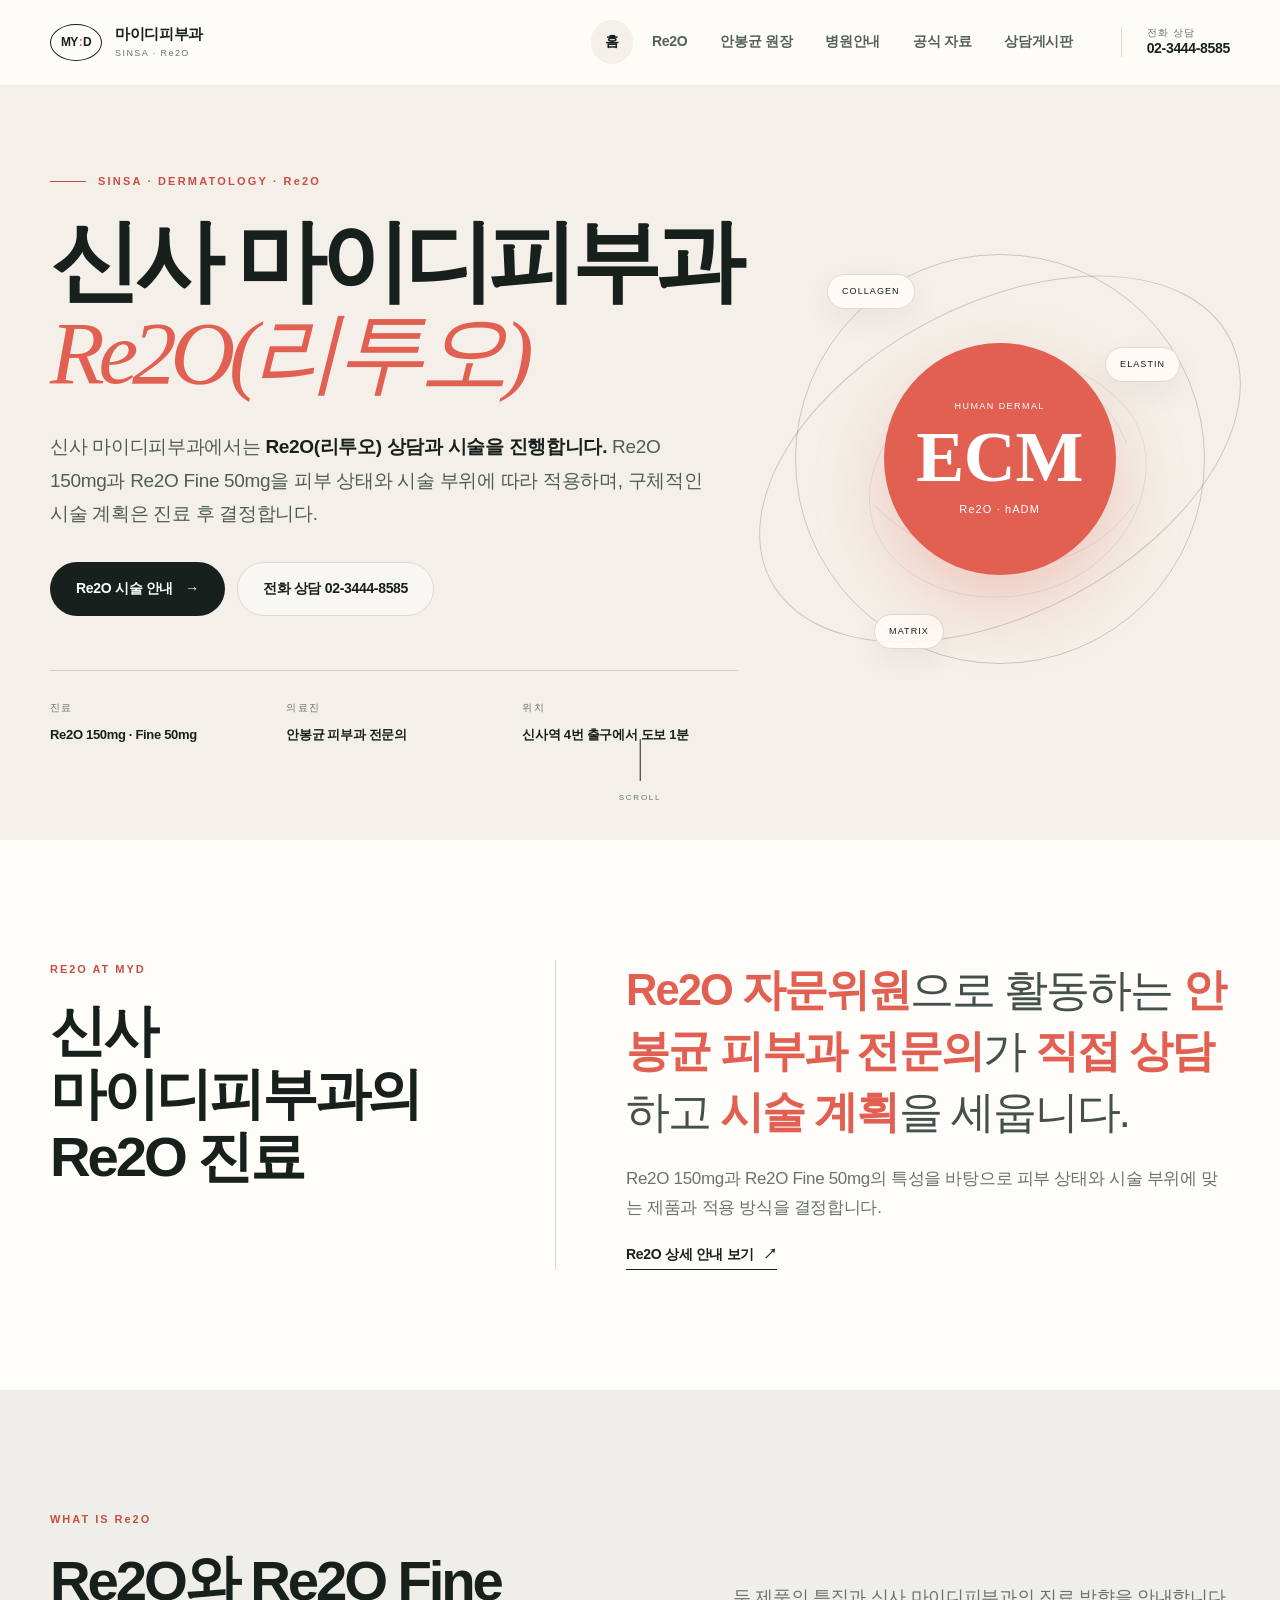
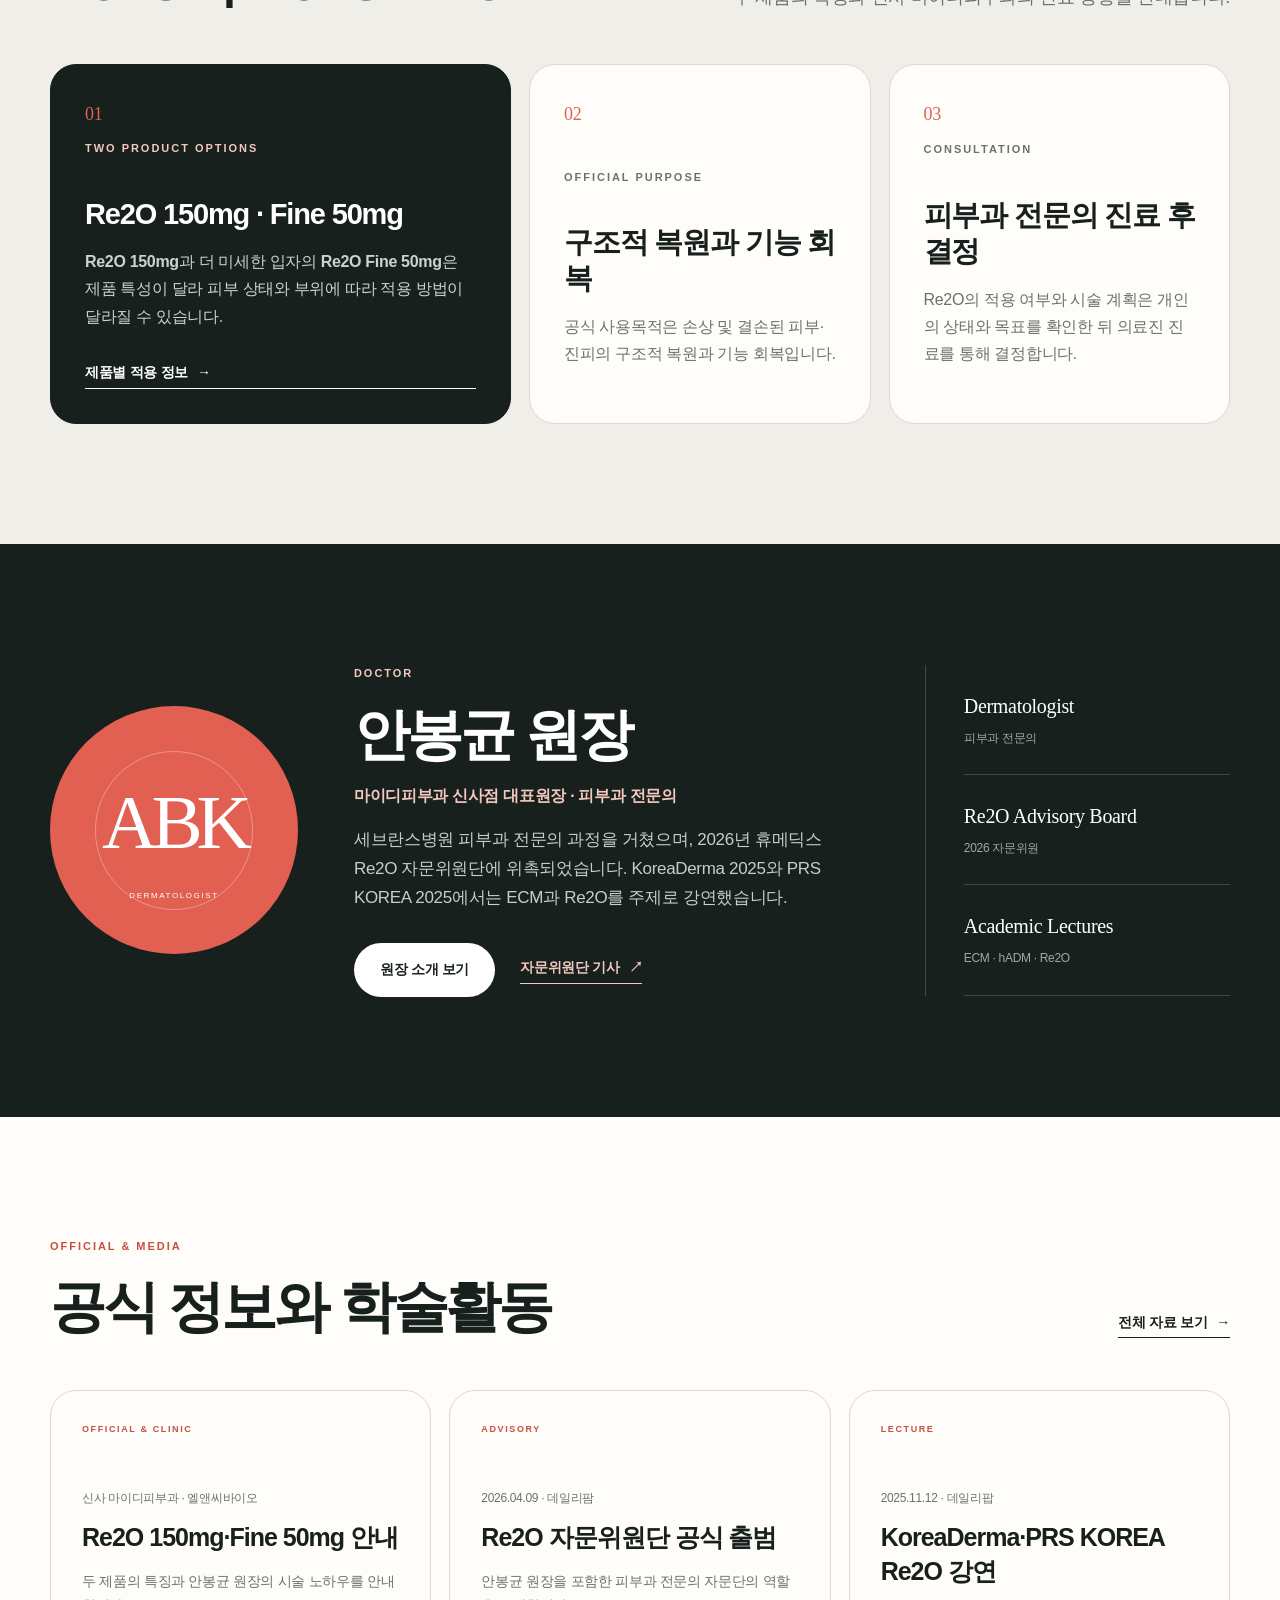
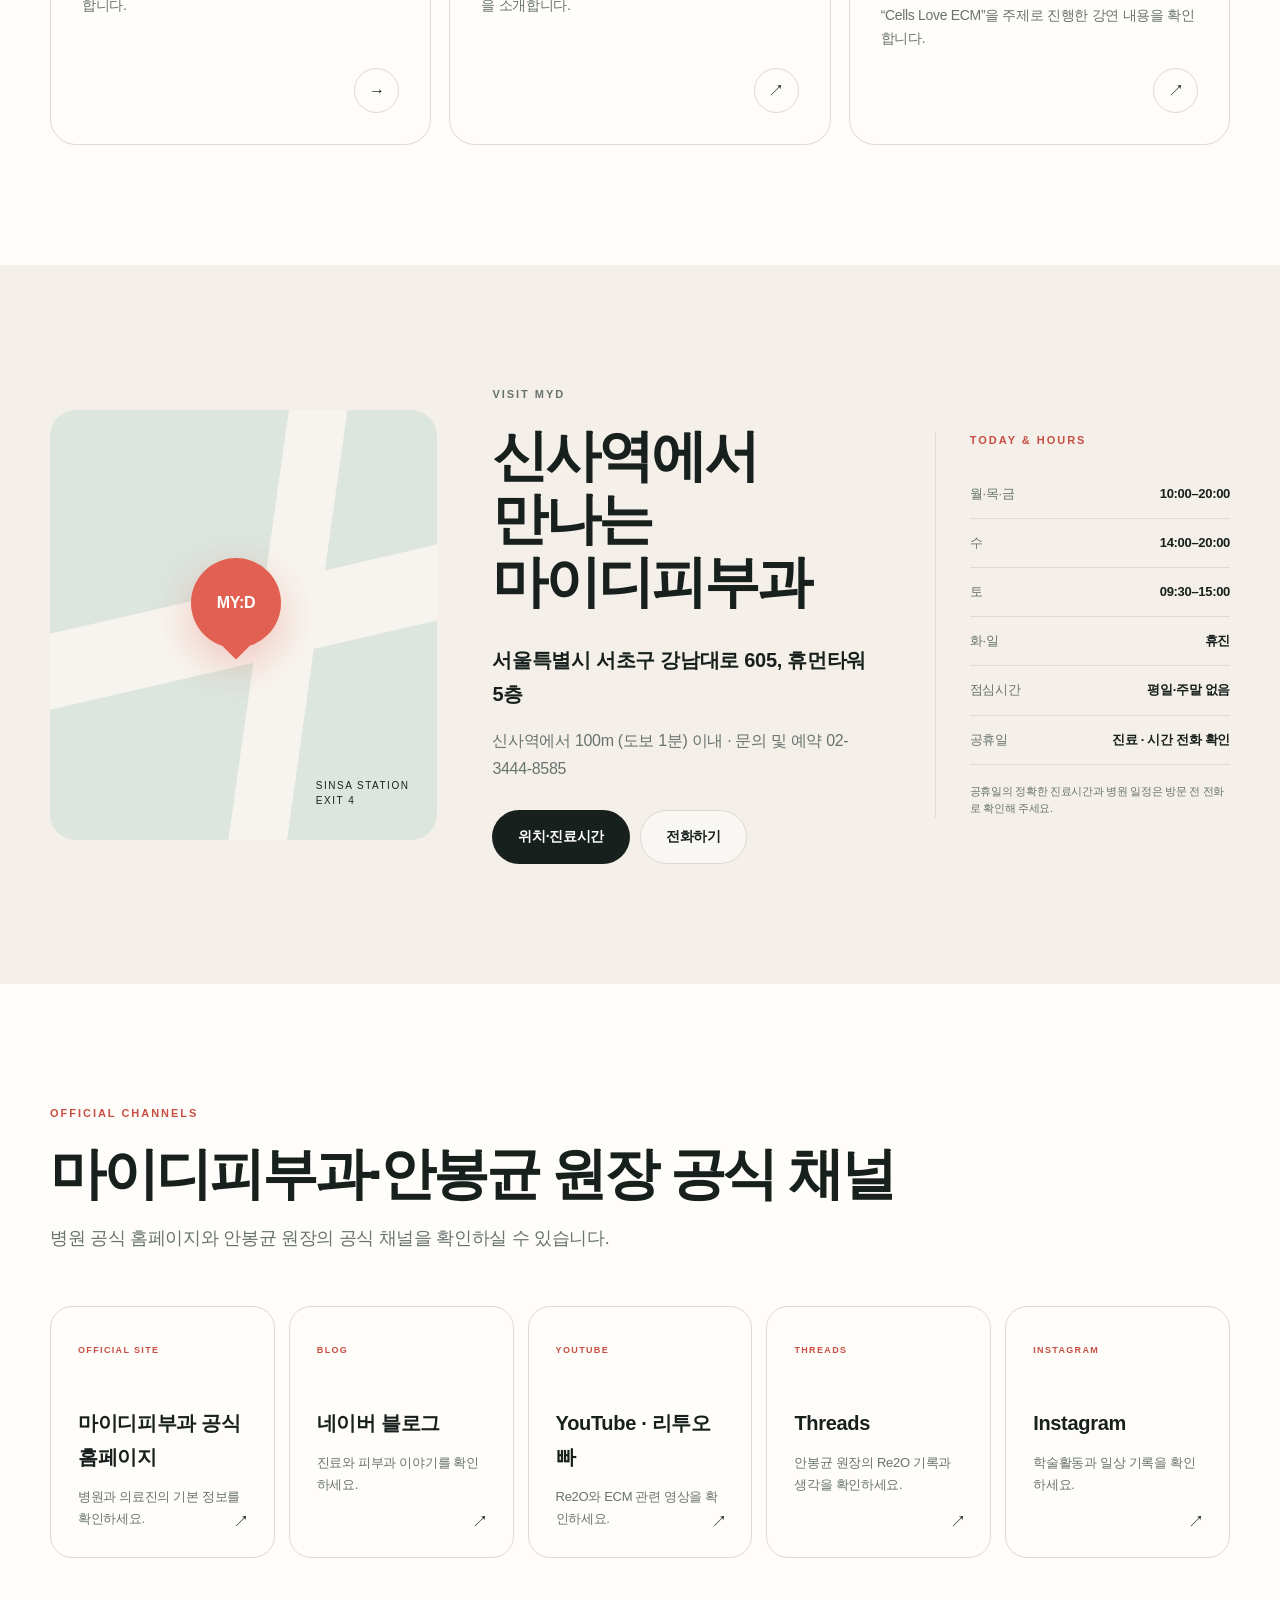
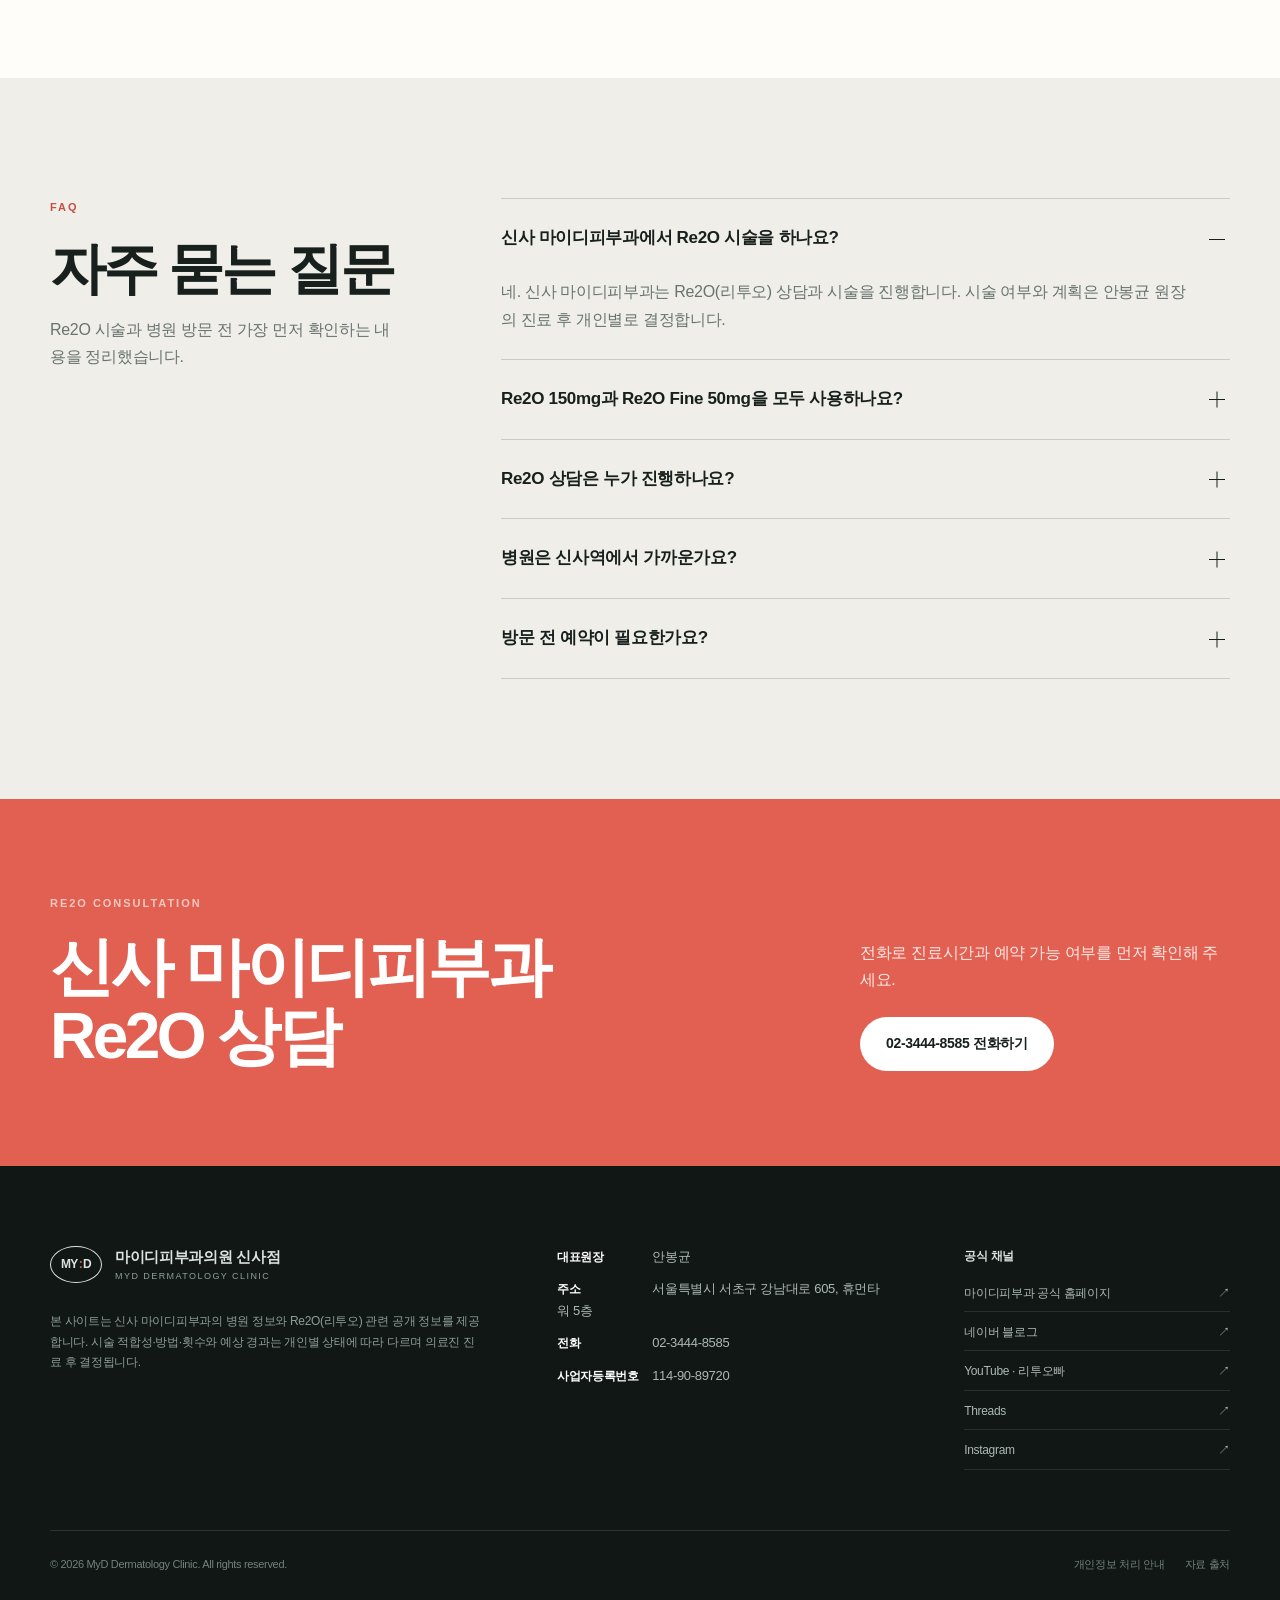
==== commit 0c763514: "Add files via upload" ====
--- a/index.html
+++ b/index.html
@@ -46,6 +46,7 @@
 <a href="/doctor.html">안봉균 원장</a>
 <a href="/clinic.html">병원안내</a>
 <a href="/media.html">공식 자료</a>
+<a href="/consultation.html">상담게시판</a>
     </nav>
     <a class="header-call" href="tel:+82234448585"><span>전화 상담</span><strong>02-3444-8585</strong></a>
   </div>
--- a/assets/css/style.css
+++ b/assets/css/style.css
@@ -20,3 +20,7 @@
 @media (max-width:420px){.hero-home h1 .nowrap{font-size:.92em;letter-spacing:-.045em;}}
 
 .doctor-photo-wrap{width:430px;height:510px;justify-self:end;border-radius:220px 220px 28px 28px;overflow:hidden;background:#eef0ef}.doctor-photo{width:100%;height:100%;display:block;object-fit:cover;object-position:center top}@media (max-width:1024px){.doctor-photo-wrap{width:360px;height:430px}}@media (max-width:800px){.doctor-photo-wrap{justify-self:center;width:min(100%,360px);height:420px;order:2}}
+
+/* Consultation board */
+.consult-hero{background:#e9e2ef;min-height:auto}.consult-layout{display:grid;grid-template-columns:1.25fr .75fr;gap:80px;align-items:start}.consult-intro{color:var(--muted);max-width:700px}.consult-form{display:grid;gap:20px;margin-top:35px}.consult-form label,.admin-card label{display:grid;gap:8px;font-weight:700;font-size:14px}.consult-form input,.consult-form select,.consult-form textarea,.consult-card input,.admin-card input,.admin-item textarea,.admin-item select{width:100%;border:1px solid var(--line);background:#fff;border-radius:14px;padding:14px 16px;color:var(--ink)}.consult-form textarea,.admin-item textarea{resize:vertical}.consult-notice{background:var(--cream);border-radius:18px;padding:22px}.consult-notice p{margin:7px 0 0;color:var(--muted);font-size:13px}.check-line{display:flex!important;grid-template-columns:auto 1fr!important;align-items:flex-start!important;font-weight:500!important}.check-line input{width:auto;margin-top:5px}.consult-side{position:sticky;top:120px}.consult-card{background:var(--ink);color:#fff;border-radius:var(--radius);padding:30px}.consult-card>span{color:#f3c8c0;font-size:10px;letter-spacing:.16em}.consult-card h3{font-size:28px;margin:35px 0 12px}.consult-card p{color:#b9c2be}.consult-card form{display:grid;gap:10px;margin-top:25px}.consult-card .button-ghost{background:#fff;color:var(--ink)}.form-status{font-size:13px;color:var(--coral-dark)}.private-answer{margin-top:20px;padding-top:20px;border-top:1px solid var(--line-dark)}.private-answer h4{font-size:15px}.public-board-section{background:var(--cream)}.public-board{display:grid;gap:14px}.qa-card{background:var(--paper);border:1px solid var(--line);border-radius:20px;padding:28px}.qa-card>div{display:flex;gap:16px;color:var(--muted);font-size:12px}.qa-card h3{font-size:19px;margin:18px 0}.qa-card p{margin:0;color:#53605b}.board-empty{color:var(--muted)}.admin-shell{min-height:100vh;background:var(--cream);padding:60px 0}.admin-head{display:flex;justify-content:space-between;align-items:center;margin-bottom:30px}.admin-head h1{font-size:40px}.admin-card{max-width:520px;background:#fff;border-radius:24px;padding:32px;display:grid;gap:18px}.admin-card form{display:grid;gap:16px}.admin-toolbar{display:flex;justify-content:space-between;align-items:center;margin-bottom:25px}.admin-list{display:grid;gap:14px}.admin-item{background:#fff;border:1px solid var(--line);border-radius:20px;padding:26px}.admin-meta{display:flex;flex-wrap:wrap;gap:10px 16px;color:var(--muted);font-size:12px}.admin-meta b{color:var(--coral-dark)}.admin-item h3{font-size:18px}.admin-actions{display:flex;gap:10px;margin-top:12px}.admin-actions select{max-width:180px}
+@media(max-width:800px){.consult-layout{grid-template-columns:1fr;gap:45px}.consult-side{position:static}.admin-toolbar,.admin-actions{align-items:stretch;flex-direction:column}.admin-actions select{max-width:none}}
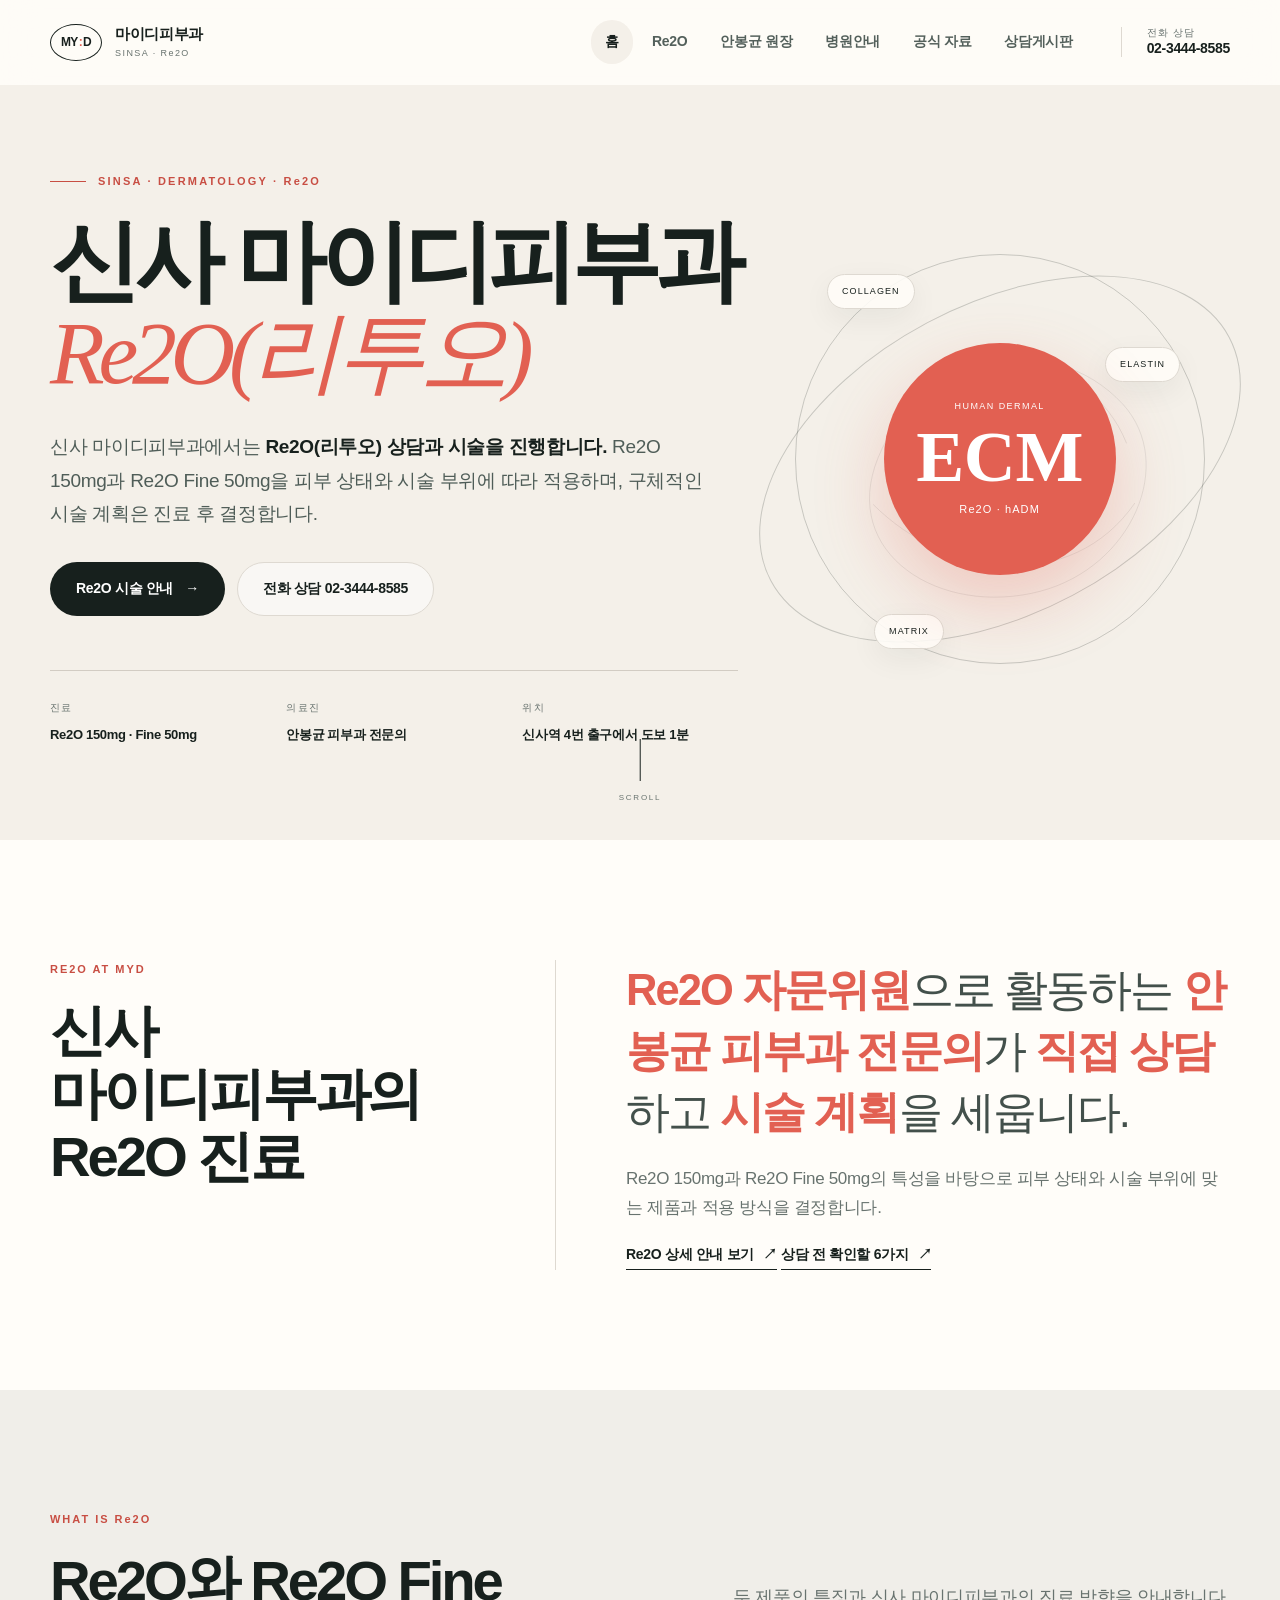
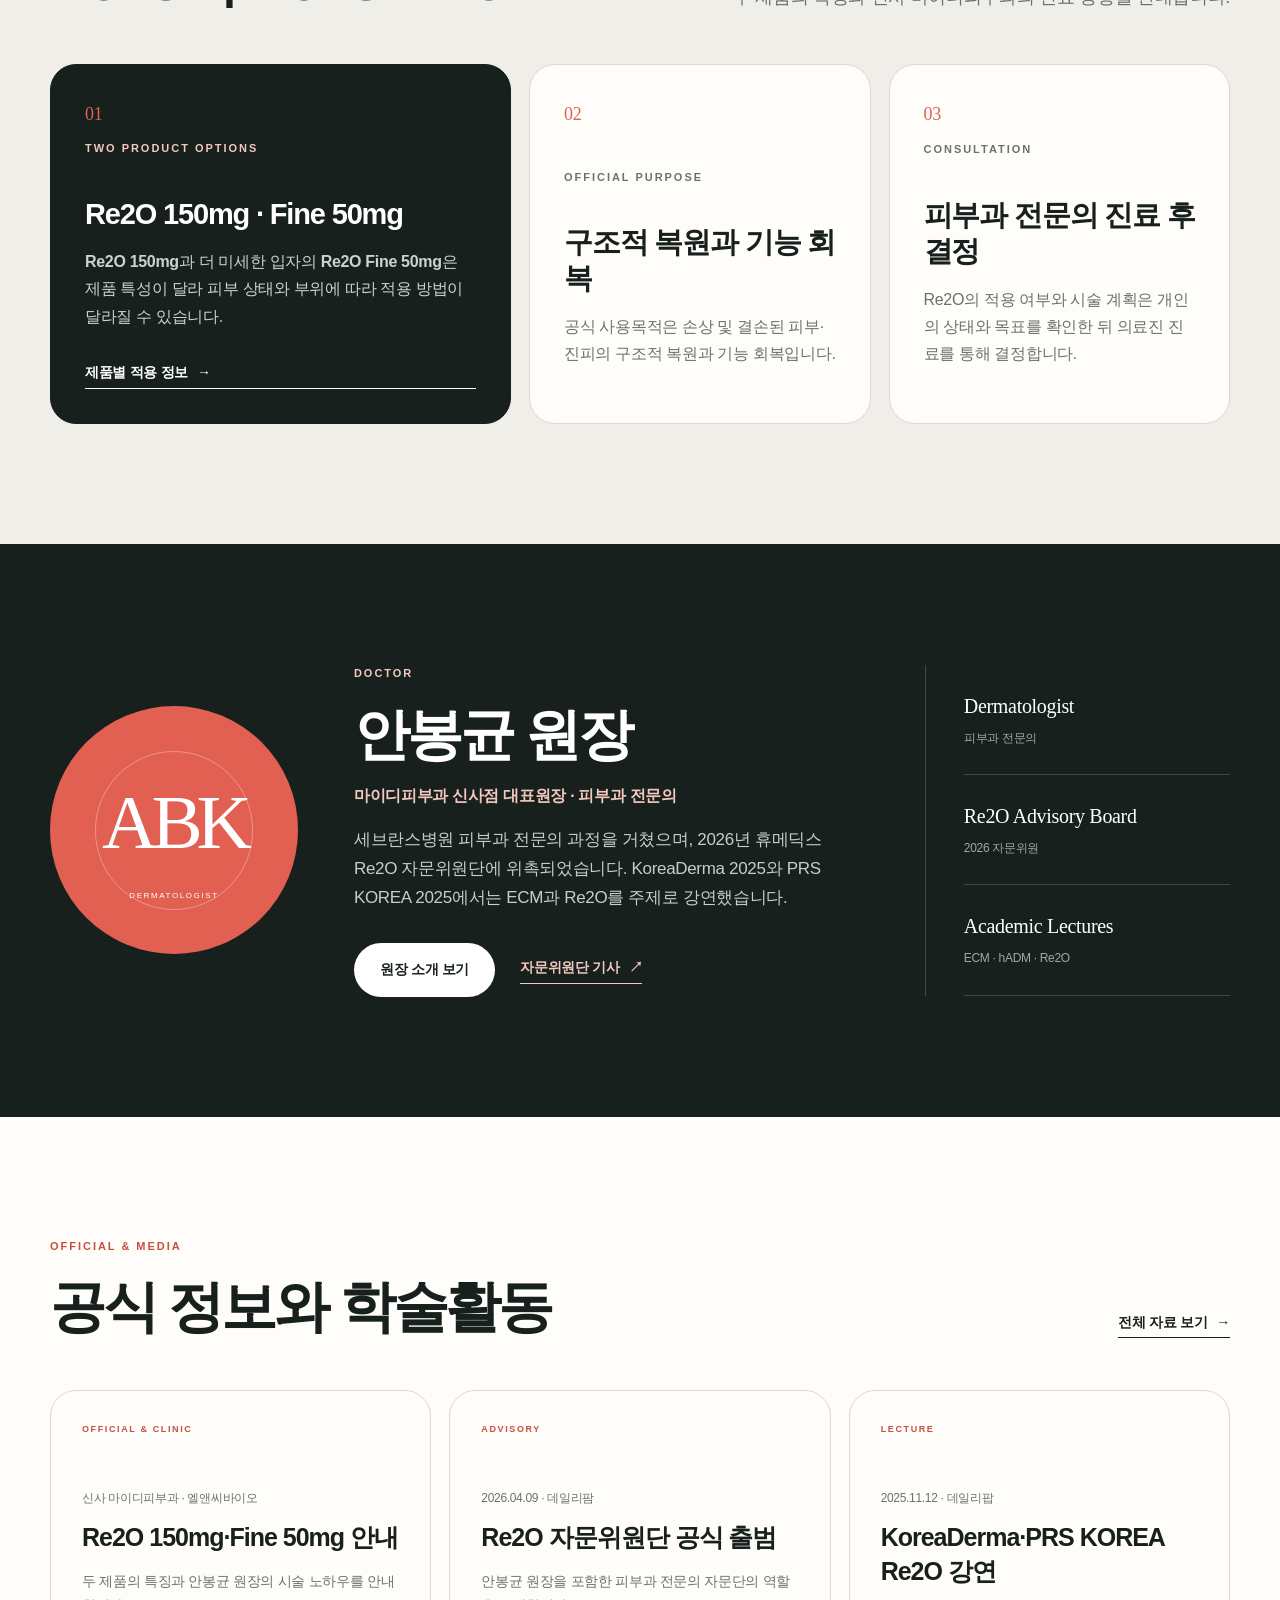
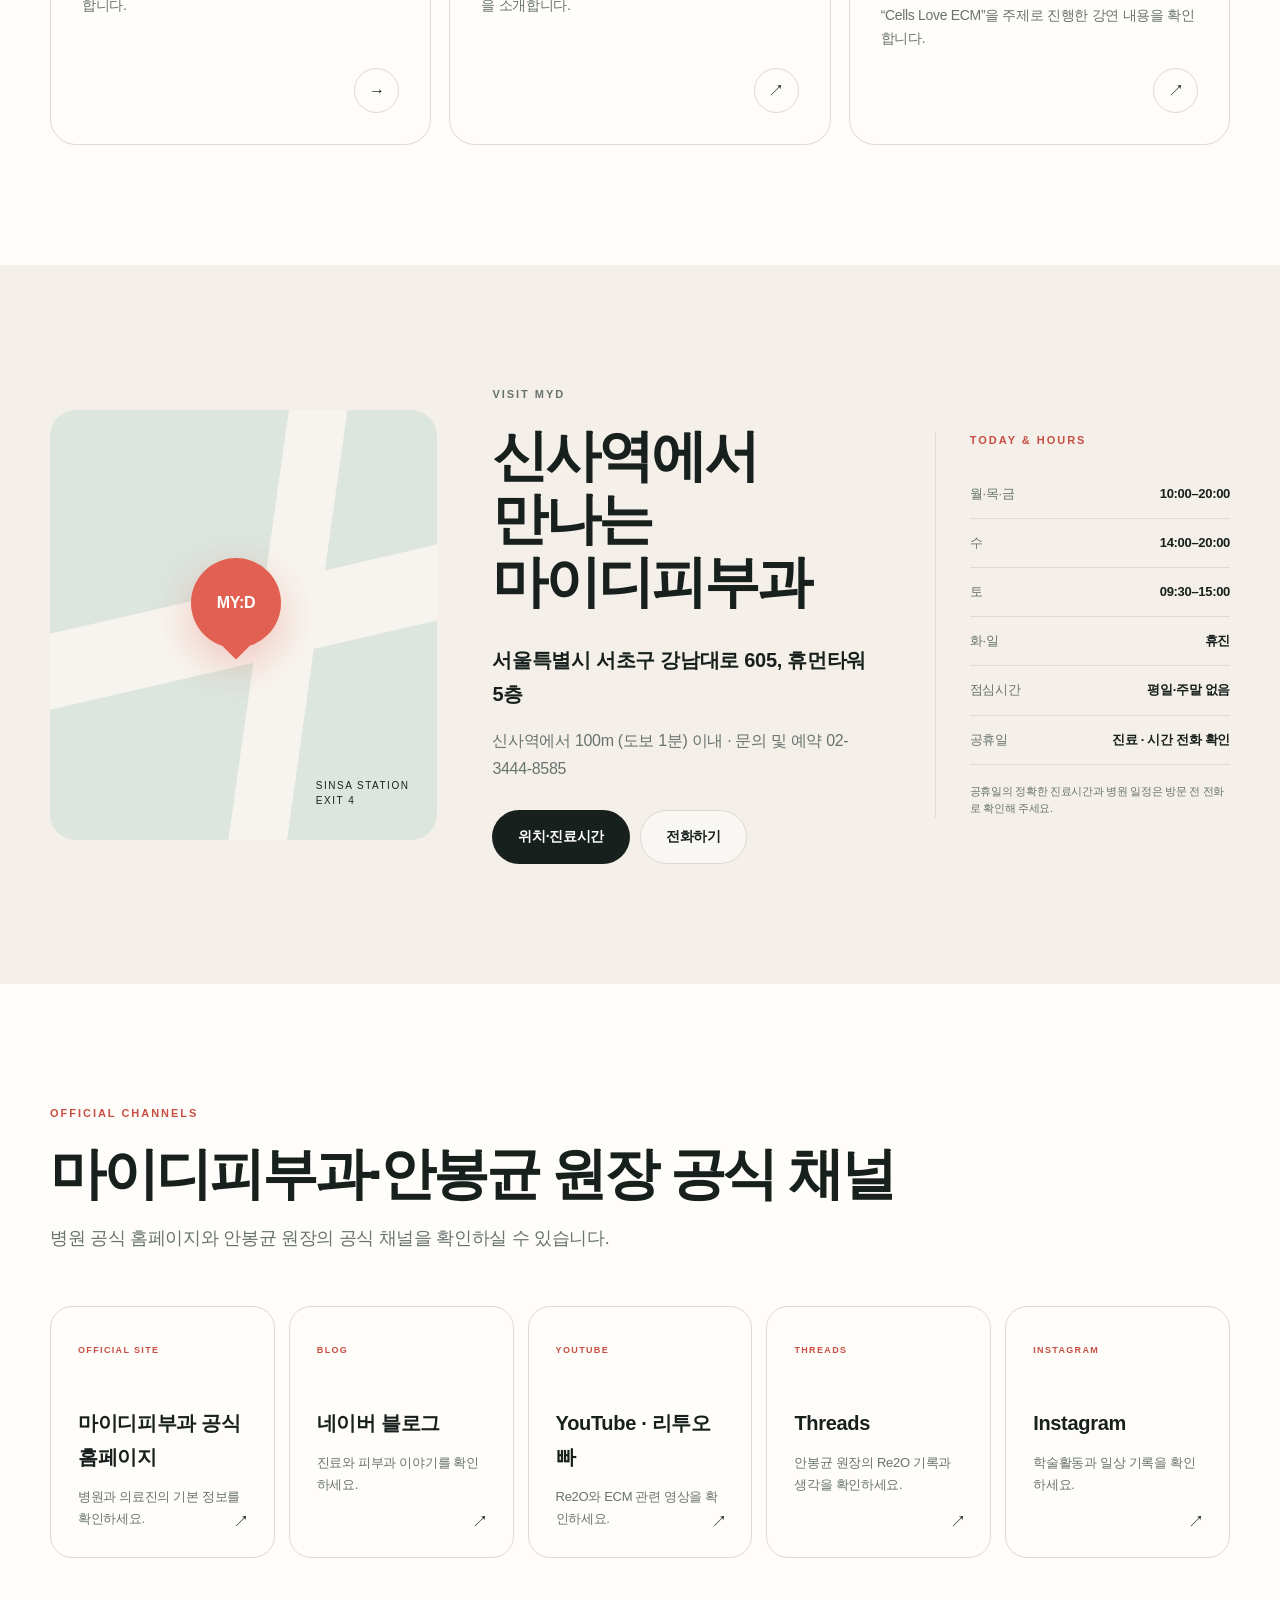
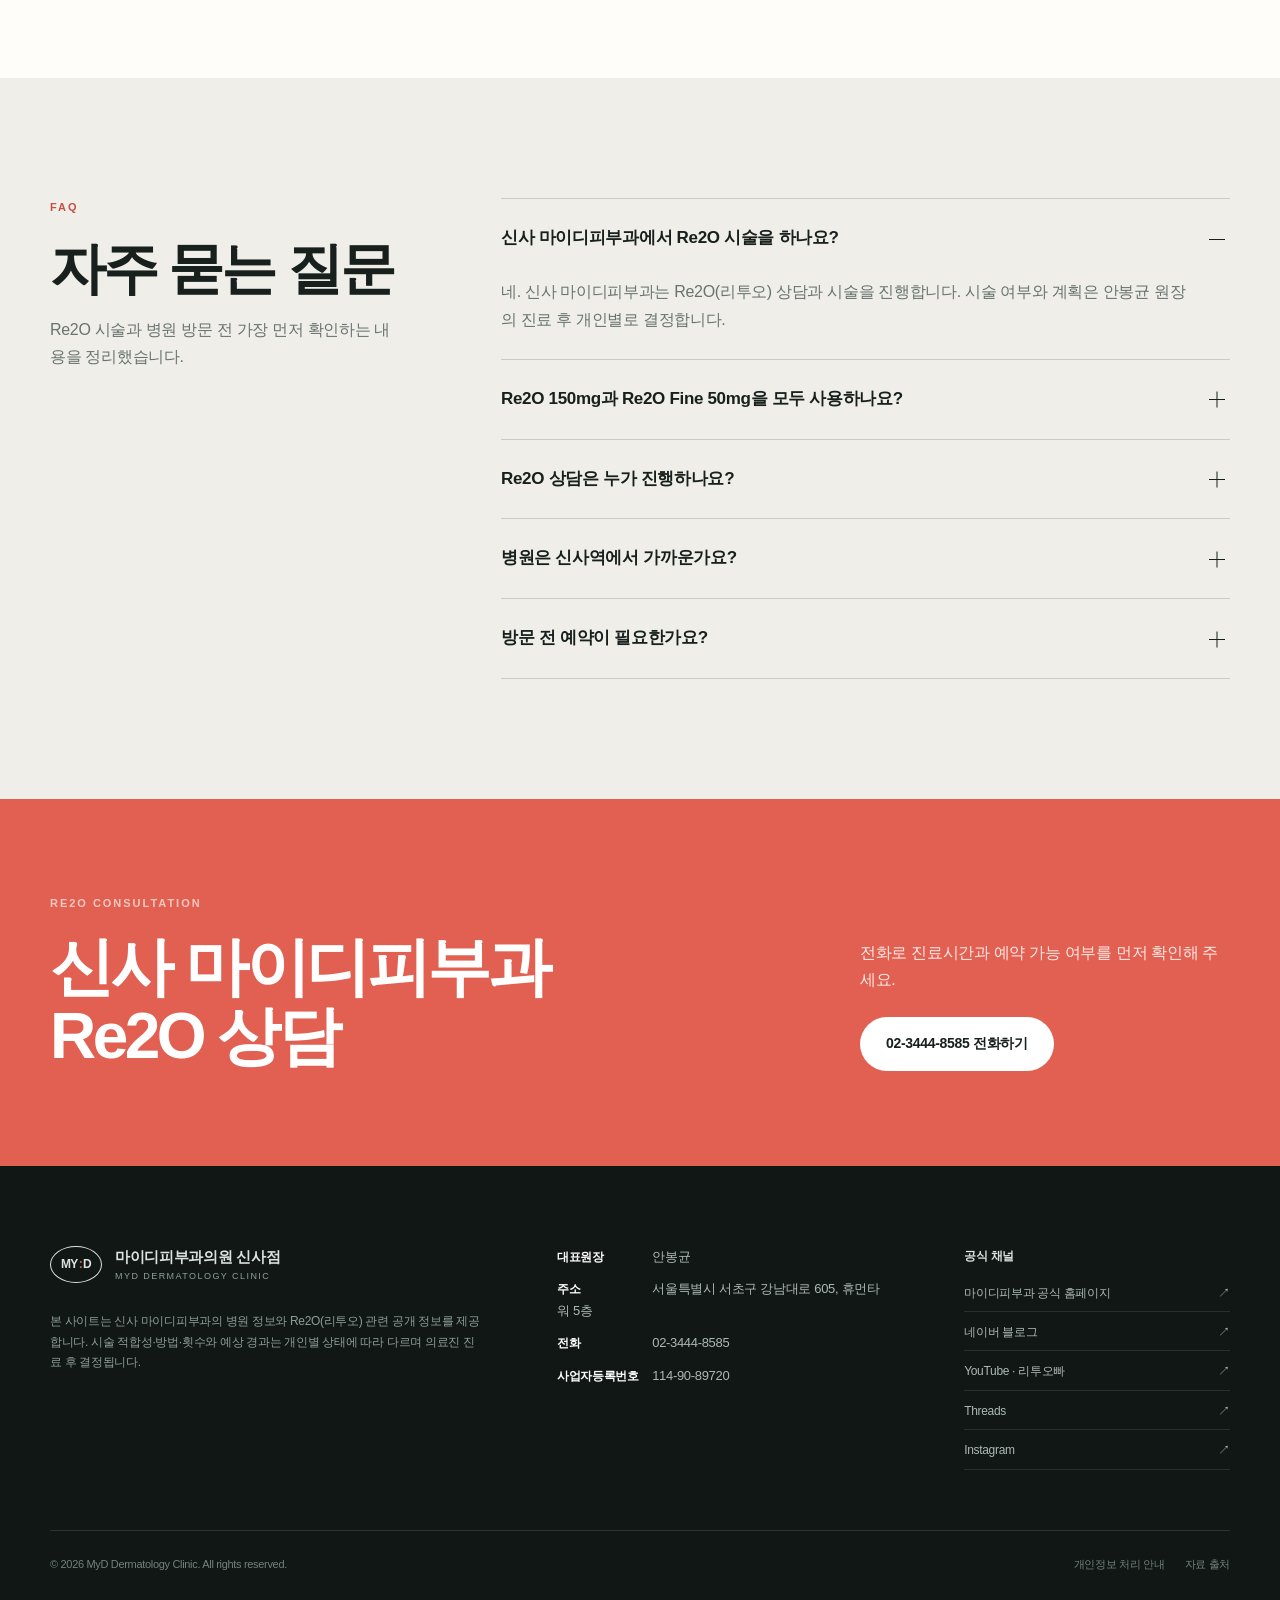
==== commit d31b1894: "Add files via upload" ====
--- a/index.html
+++ b/index.html
@@ -88,6 +88,7 @@
         <p class="answer-main"><span class="answer-accent">Re2O 자문위원</span>으로 활동하는 <span class="answer-accent">안봉균 피부과 전문의</span>가 <span class="answer-accent">직접 상담</span>하고 <span class="answer-accent">시술 계획</span>을 세웁니다.</p>
         <p>Re2O 150mg과 Re2O Fine 50mg의 특성을 바탕으로 피부 상태와 시술 부위에 맞는 제품과 적용 방식을 결정합니다.</p>
         <a class="text-link" href="/re2o.html">Re2O 상세 안내 보기 <span>↗</span></a>
+        <a class="text-link" href="/re2o-consultation-guide/">상담 전 확인할 6가지 <span>↗</span></a>
       </div>
     </div>
   </section>
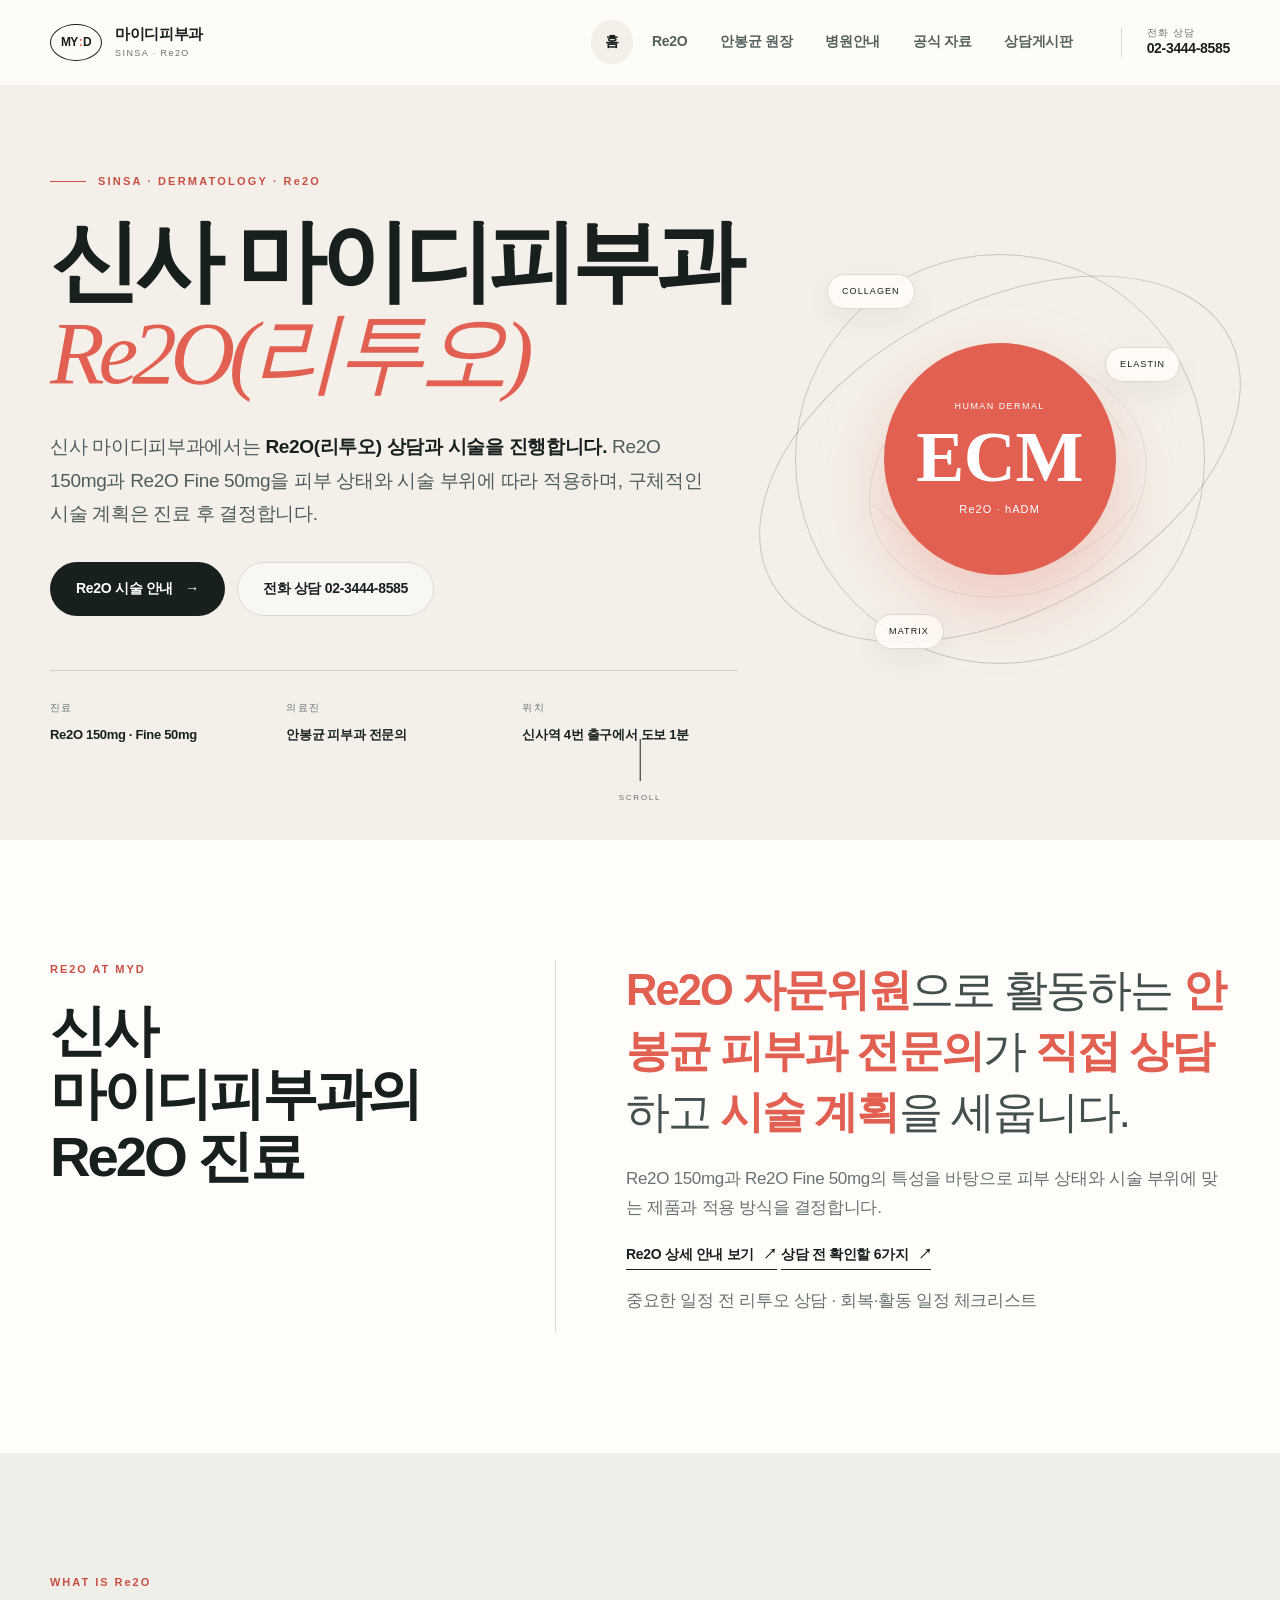
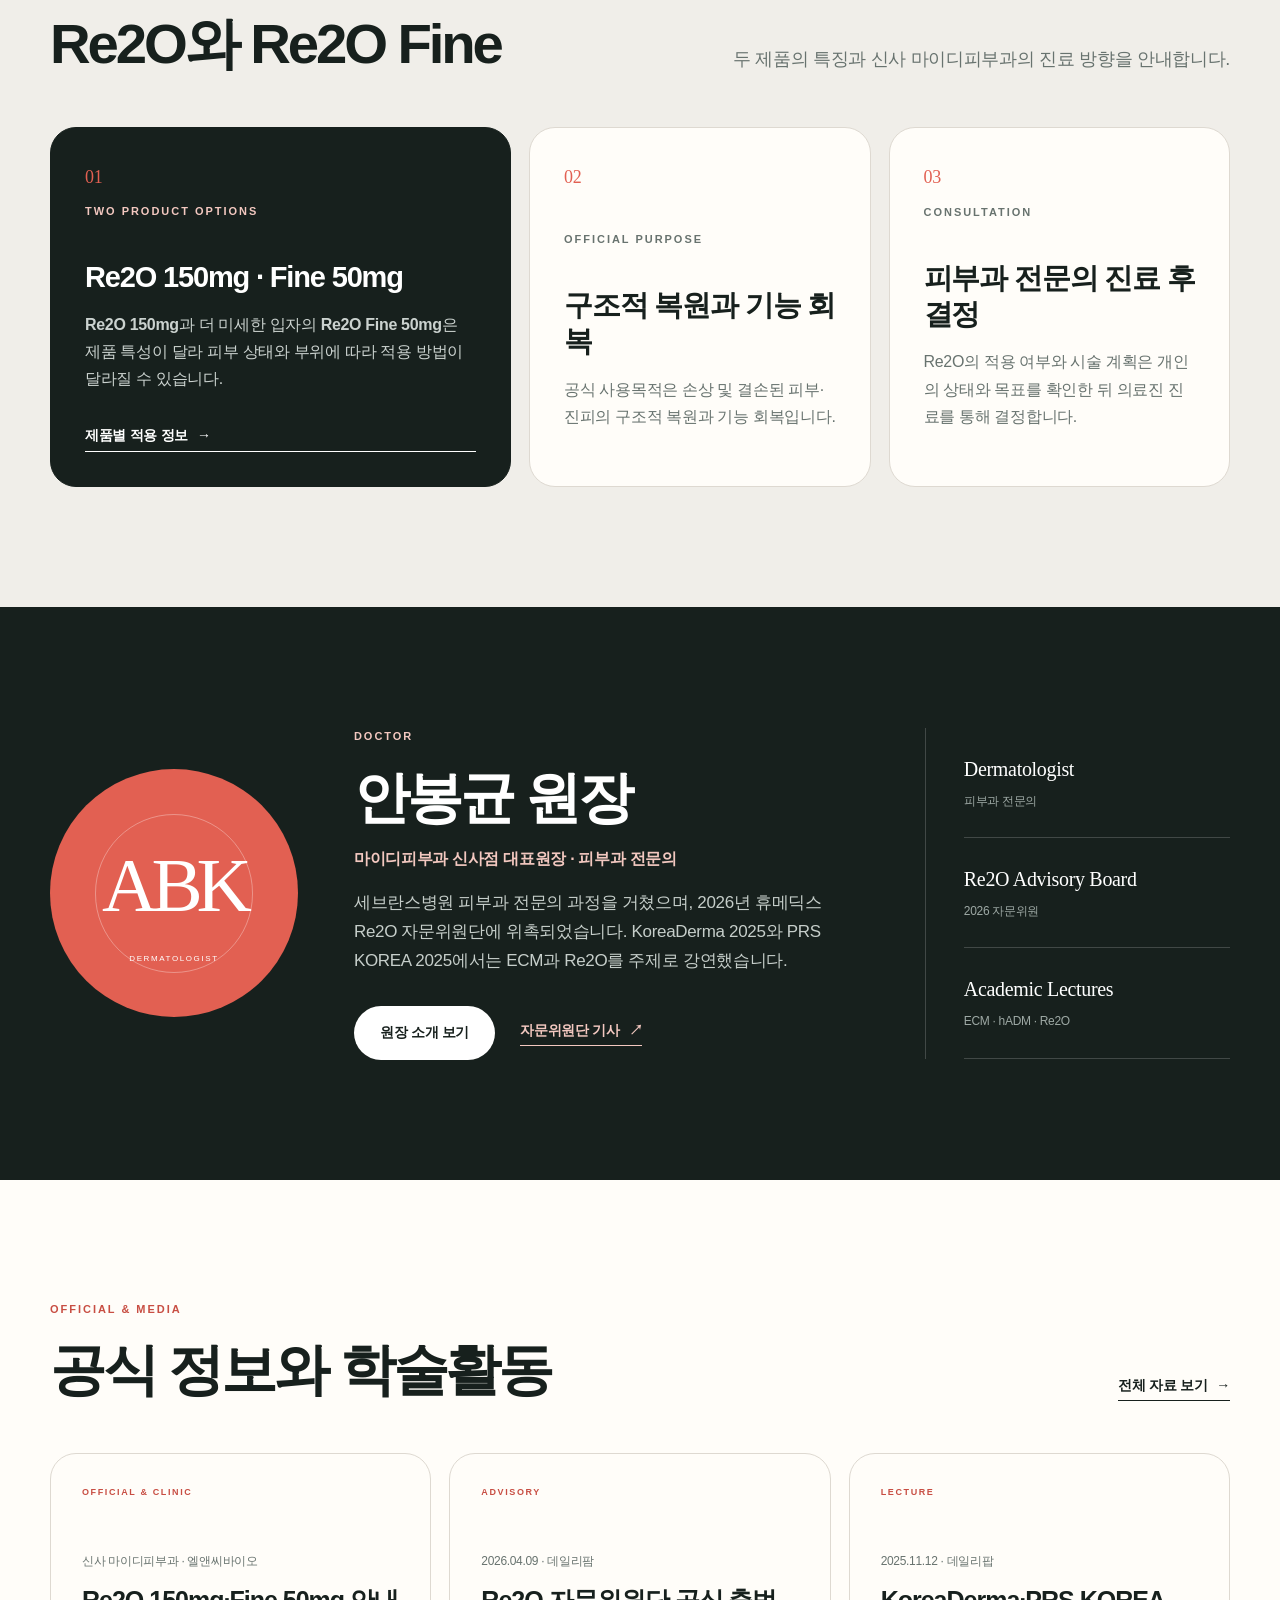
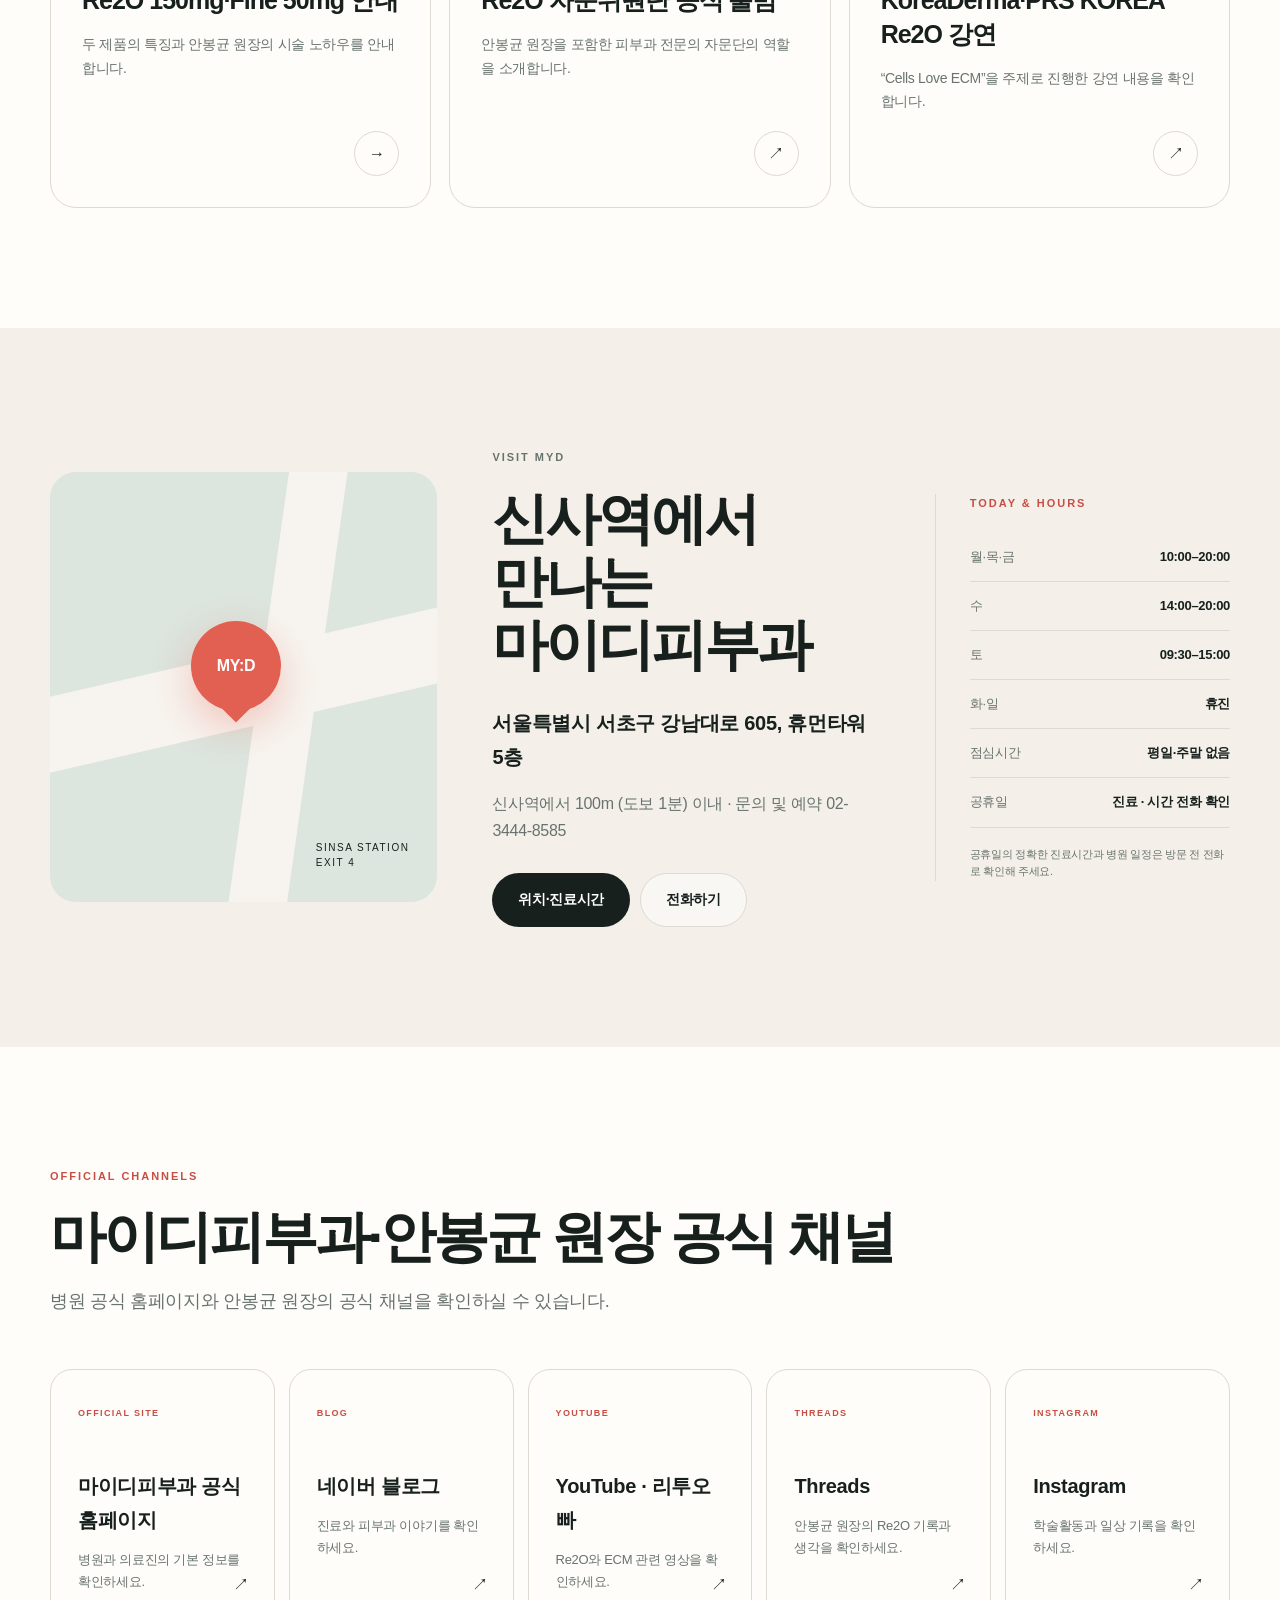
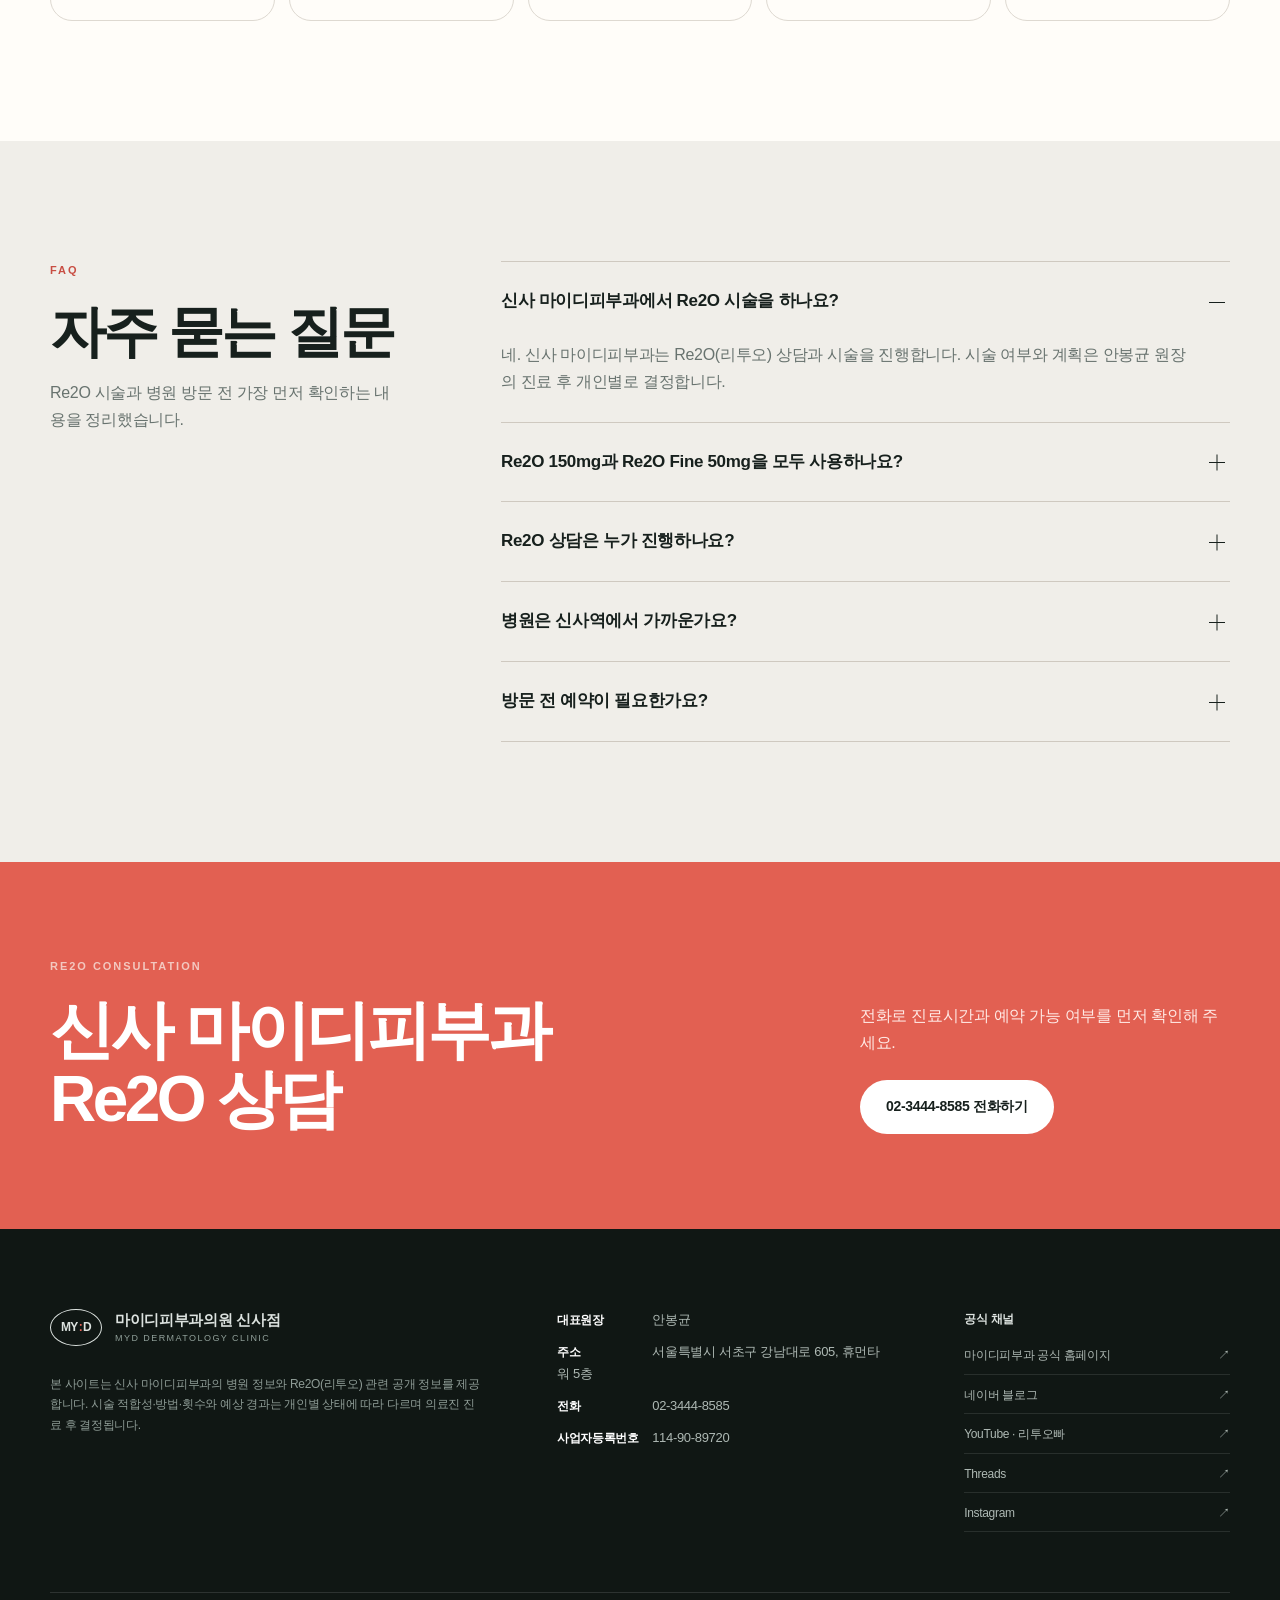
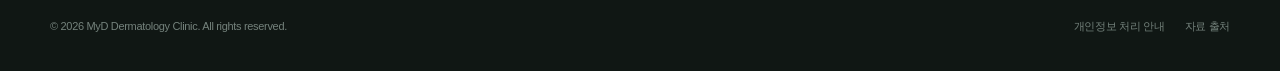
==== commit 944098ff: "GEO pilot: update index.html" ====
--- a/index.html
+++ b/index.html
@@ -89,6 +89,9 @@
         <p>Re2O 150mg과 Re2O Fine 50mg의 특성을 바탕으로 피부 상태와 시술 부위에 맞는 제품과 적용 방식을 결정합니다.</p>
         <a class="text-link" href="/re2o.html">Re2O 상세 안내 보기 <span>↗</span></a>
         <a class="text-link" href="/re2o-consultation-guide/">상담 전 확인할 6가지 <span>↗</span></a>
+        <!-- GEO:AUTO:CONTENT_LINKS:START -->
+        <p class="geo-auto-link"><a href="/re2o-schedule-recovery-guide/">중요한 일정 전 리투오 상담 · 회복·활동 일정 체크리스트</a></p>
+<!-- GEO:AUTO:CONTENT_LINKS:END -->
       </div>
     </div>
   </section>
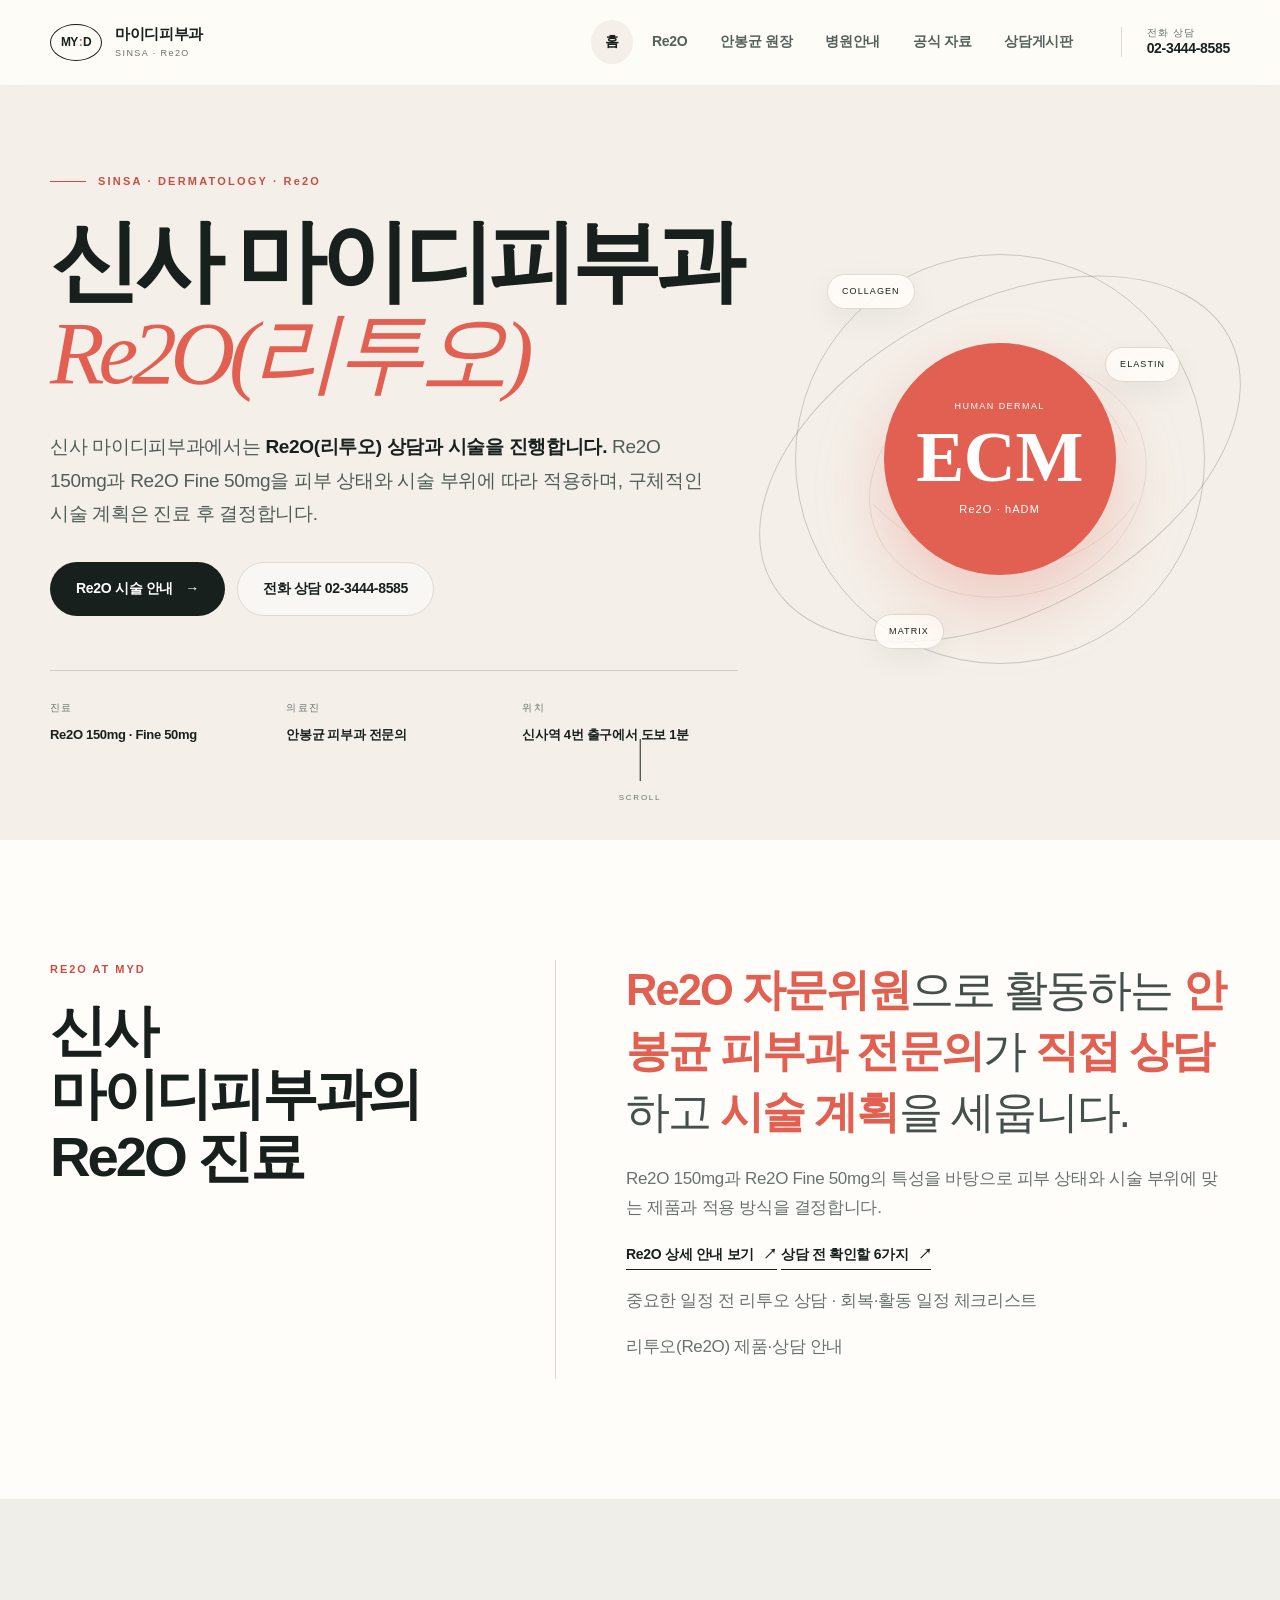
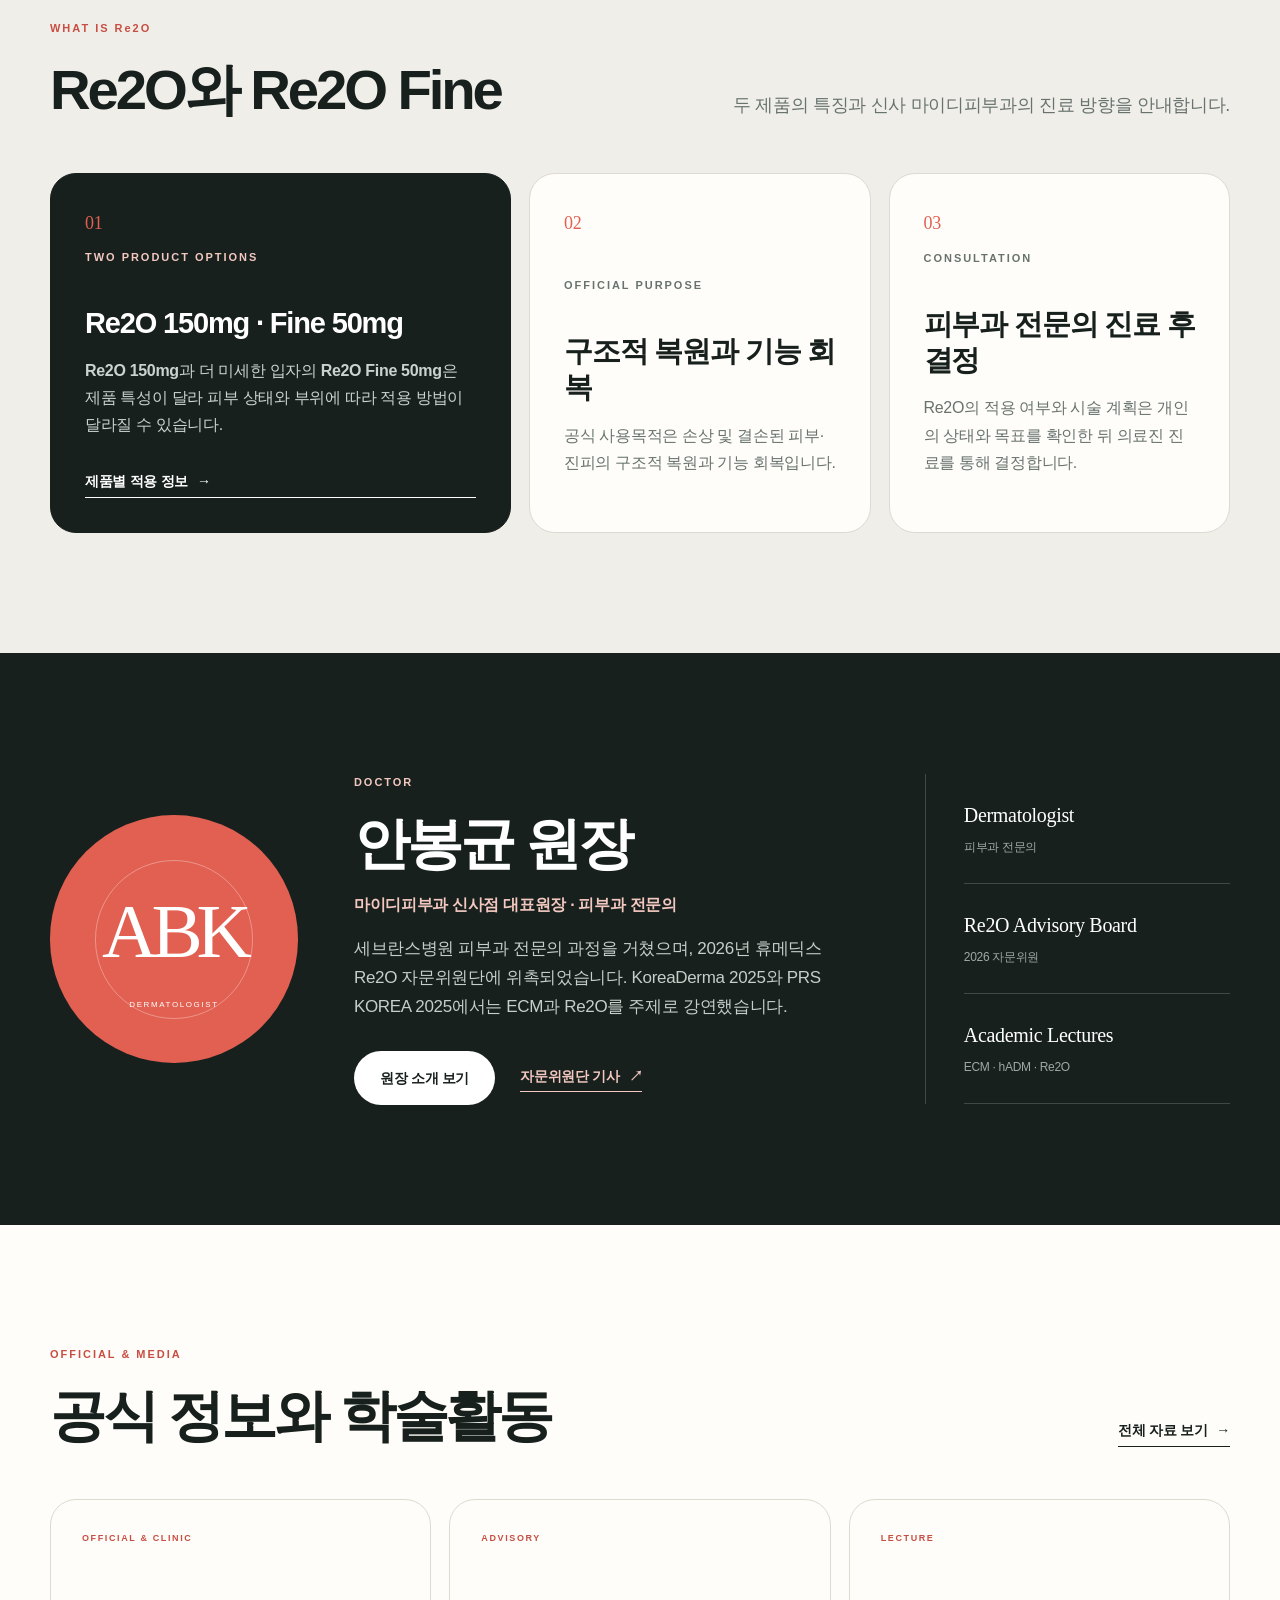
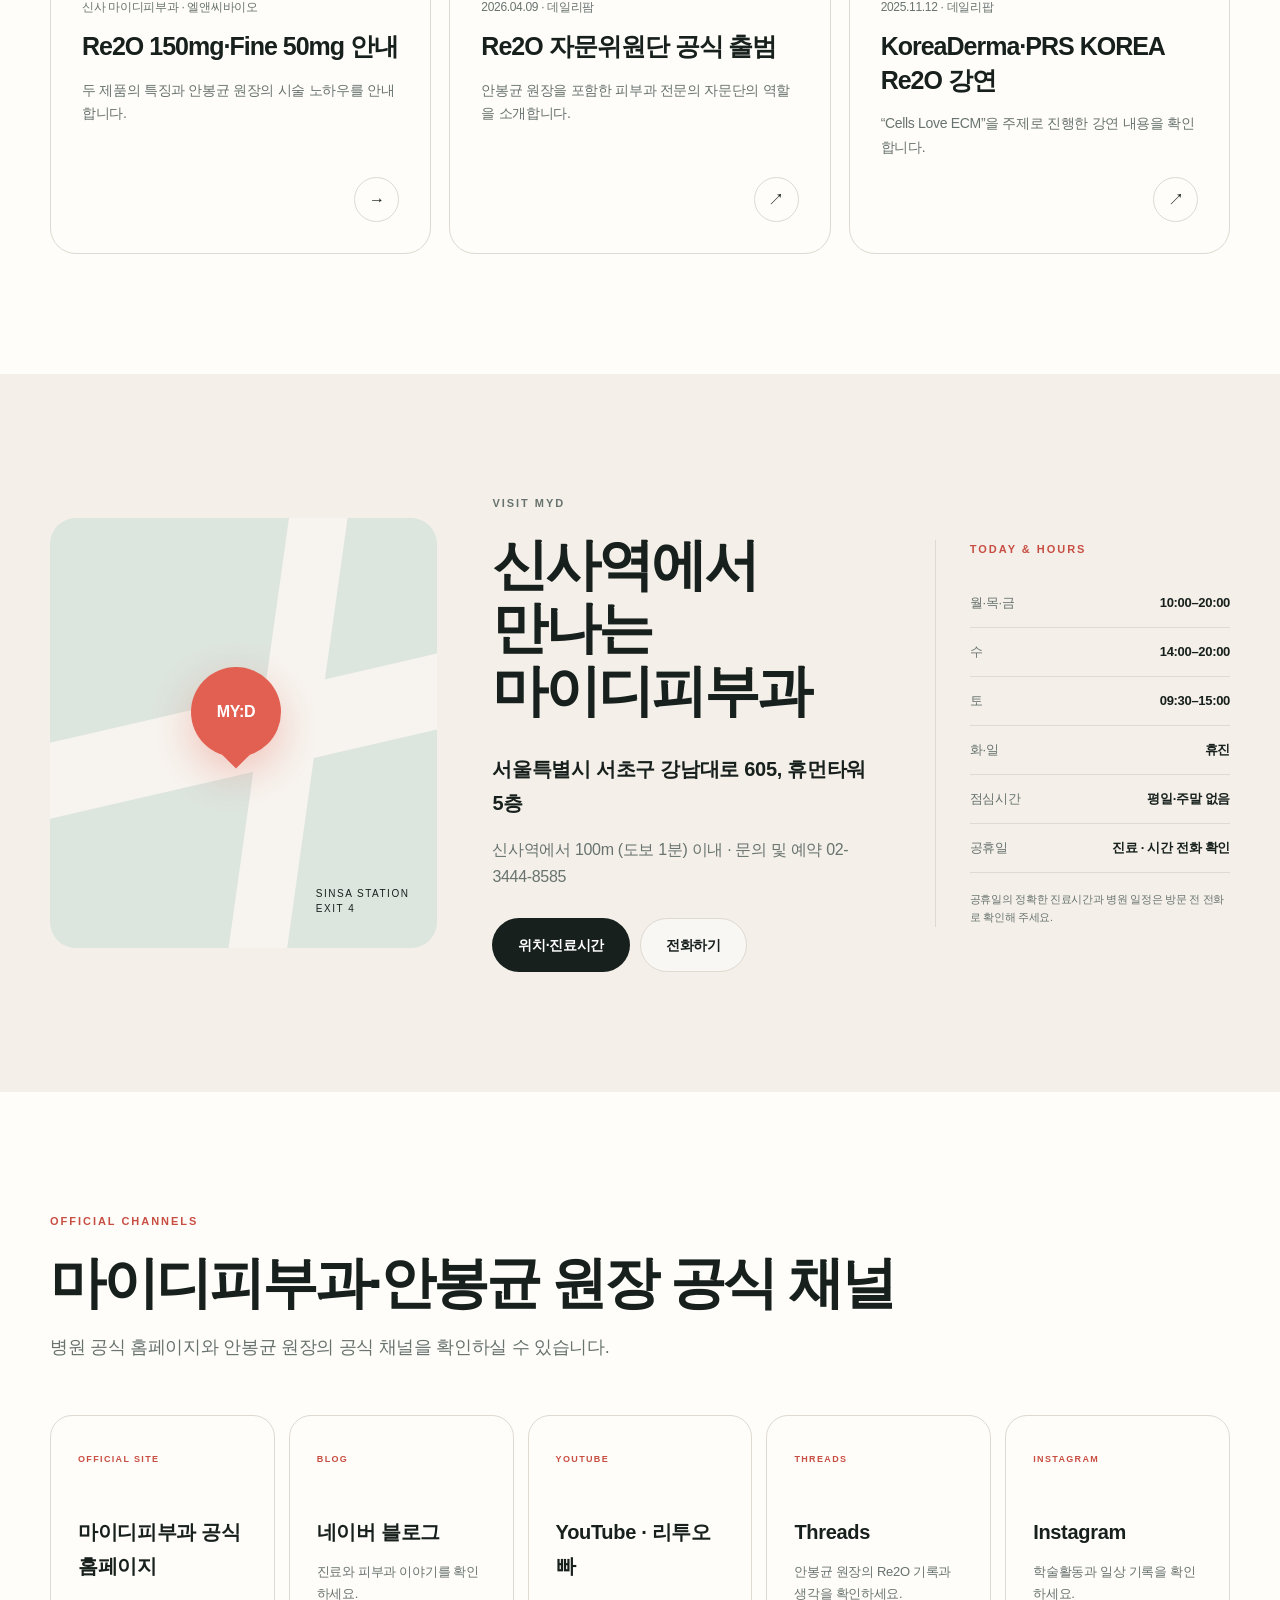
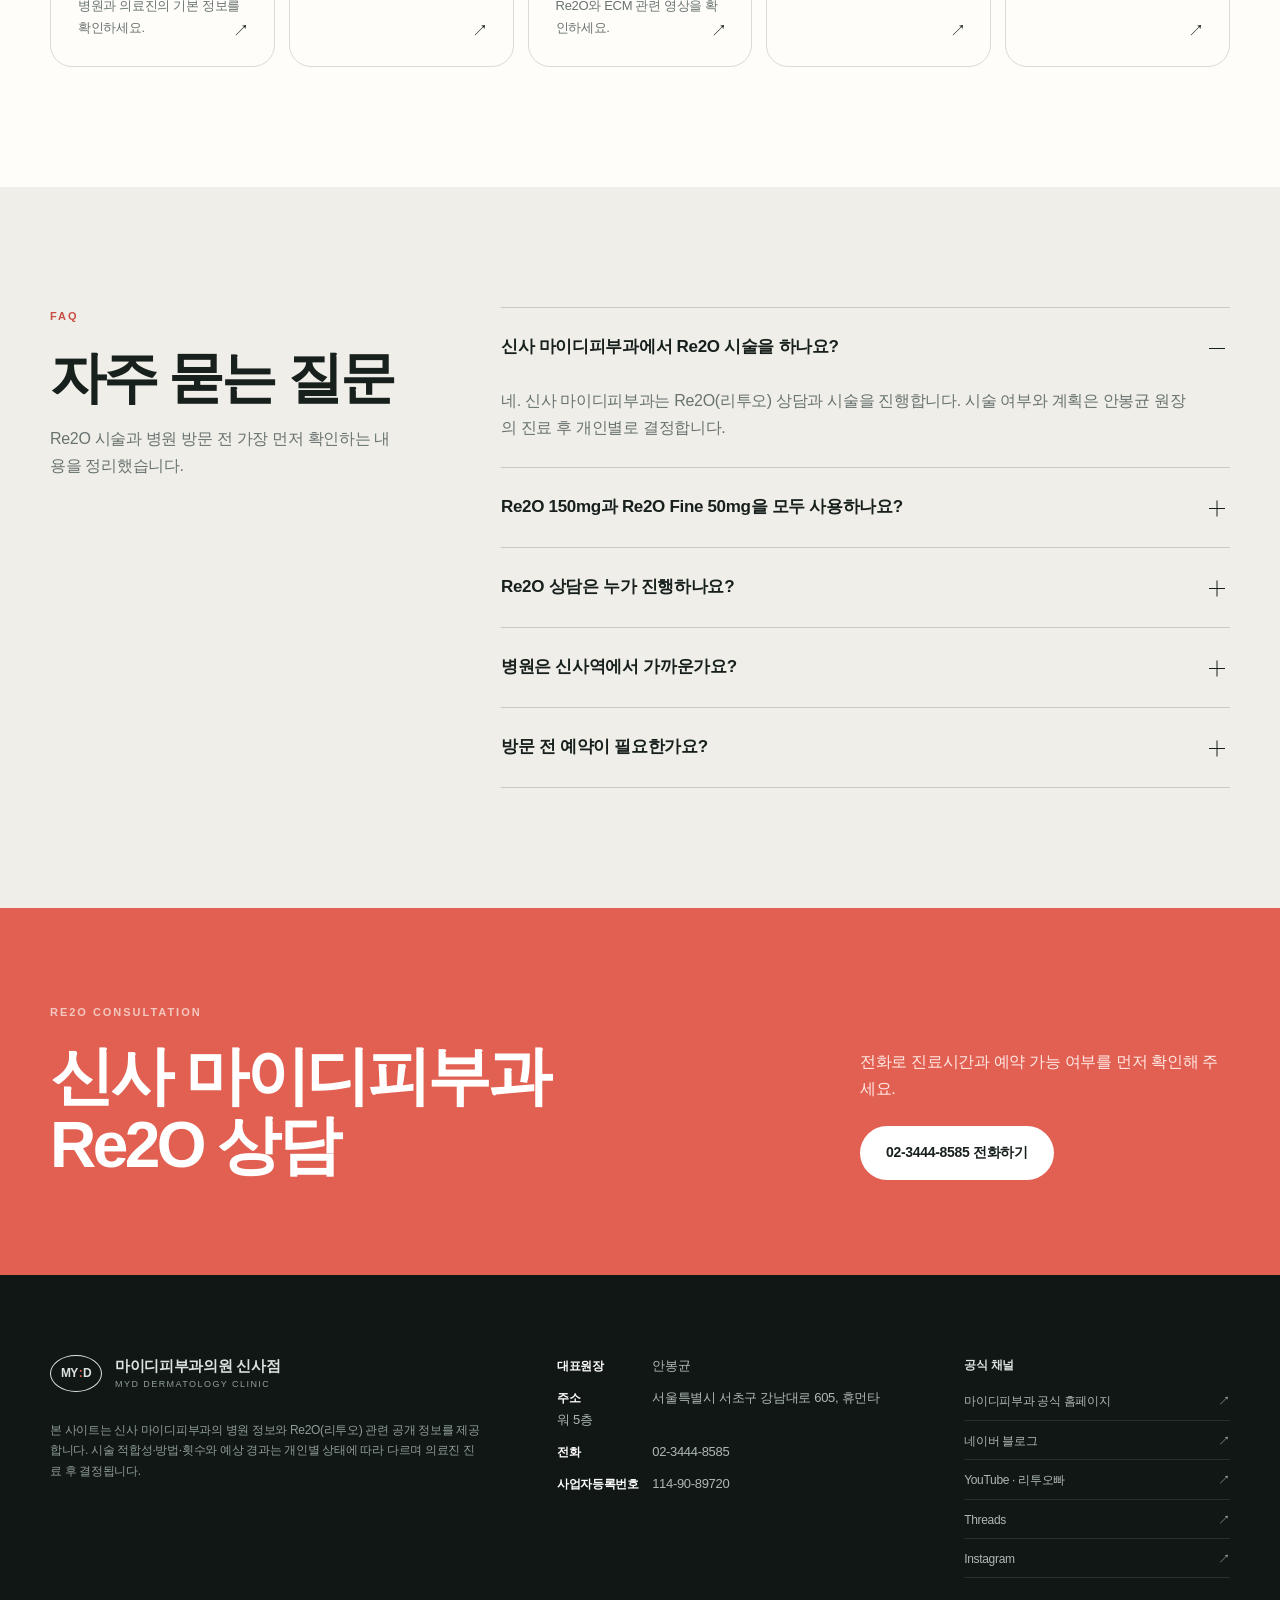
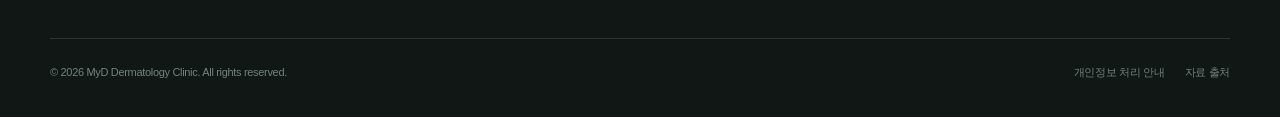
==== commit dabb35a7: "GEO agent: update index.html" ====
--- a/index.html
+++ b/index.html
@@ -3,8 +3,8 @@
 <head>
   <meta charset="utf-8">
   <meta name="viewport" content="width=device-width, initial-scale=1">
-  <title>신사 마이디피부과 | Re2O 리투오 상담·시술</title>
-  <meta name="description" content="신사역에서 100m (도보 1분) 이내 마이디피부과의 Re2O(리투오) 상담·시술, Re2O 150mg·Re2O Fine 50mg 제품 및 시술 안내, 피부과 전문의 안봉균 원장, 위치와 진료시간 안내.">
+  <title>신사 마이디피부과 | 리투오(Re2O) 상담·시술</title>
+  <meta name="description" content="신사역에서 100m (도보 1분) 이내 마이디피부과의 리투오(Re2O) 상담·시술, Re2O 150mg·Re2O Fine 50mg 제품 및 시술 안내, 피부과 전문의 안봉균 원장, 위치와 진료시간 안내.">
   <meta name="robots" content="index,follow,max-image-preview:large">
   <link rel="canonical" href="https://re2omyd.com/">
   <link rel="icon" href="/assets/img/favicon.svg" type="image/svg+xml">
@@ -14,17 +14,17 @@
   <meta name="theme-color" content="#f4f0e9">
   <meta property="og:locale" content="ko_KR">
   <meta property="og:type" content="website">
-  <meta property="og:site_name" content="신사 마이디피부과 Re2O">
-  <meta property="og:title" content="신사 마이디피부과 | Re2O 리투오 상담·시술">
-  <meta property="og:description" content="신사역에서 100m (도보 1분) 이내 마이디피부과의 Re2O(리투오) 상담·시술, Re2O 150mg·Re2O Fine 50mg 제품 및 시술 안내, 피부과 전문의 안봉균 원장, 위치와 진료시간 안내.">
+  <meta property="og:site_name" content="신사 마이디피부과 리투오(Re2O)">
+  <meta property="og:title" content="신사 마이디피부과 | 리투오(Re2O) 상담·시술">
+  <meta property="og:description" content="신사역에서 100m (도보 1분) 이내 마이디피부과의 리투오(Re2O) 상담·시술, Re2O 150mg·Re2O Fine 50mg 제품 및 시술 안내, 피부과 전문의 안봉균 원장, 위치와 진료시간 안내.">
   <meta property="og:url" content="https://re2omyd.com/">
   <meta property="og:image" content="https://re2omyd.com/assets/img/og-image.png">
   <meta property="og:image:width" content="1200">
   <meta property="og:image:height" content="630">
-  <meta property="og:image:alt" content="신사 마이디피부과 Re2O 리투오 안내">
+  <meta property="og:image:alt" content="신사 마이디피부과 리투오(Re2O) 안내">
   <meta name="twitter:card" content="summary_large_image">
-  <meta name="twitter:title" content="신사 마이디피부과 | Re2O 리투오 상담·시술">
-  <meta name="twitter:description" content="신사역에서 100m (도보 1분) 이내 마이디피부과의 Re2O(리투오) 상담·시술, Re2O 150mg·Re2O Fine 50mg 제품 및 시술 안내, 피부과 전문의 안봉균 원장, 위치와 진료시간 안내.">
+  <meta name="twitter:title" content="신사 마이디피부과 | 리투오(Re2O) 상담·시술">
+  <meta name="twitter:description" content="신사역에서 100m (도보 1분) 이내 마이디피부과의 리투오(Re2O) 상담·시술, Re2O 150mg·Re2O Fine 50mg 제품 및 시술 안내, 피부과 전문의 안봉균 원장, 위치와 진료시간 안내.">
   <meta name="twitter:image" content="https://re2omyd.com/assets/img/og-image.png">
   <link rel="stylesheet" href="/assets/css/style.css">
   <script type="application/ld+json">{"@context":"https://schema.org","@graph":[{"@type":["MedicalClinic","LocalBusiness"],"@id":"https://re2omyd.com/#clinic","name":"마이디피부과의원 신사점","alternateName":["신사 마이디피부과","MyD Dermatology Clinic Sinsa"],"url":"https://re2omyd.com/","telephone":"+82234448585","image":"https://re2omyd.com/assets/img/og-image.png","logo":"https://re2omyd.com/assets/img/logo.svg","medicalSpecialty":"Dermatology","priceRange":"상담 후 안내","address":{"@type":"PostalAddress","streetAddress":"강남대로 605, 휴먼타워 5층","addressLocality":"서초구","addressRegion":"서울특별시","addressCountry":"KR"},"geo":{"@type":"GeoCoordinates","latitude":37.515881,"longitude":127.019302},"openingHoursSpecification":[{"@type":"OpeningHoursSpecification","dayOfWeek":"https://schema.org/Monday","opens":"10:00","closes":"20:00"},{"@type":"OpeningHoursSpecification","dayOfWeek":"https://schema.org/Wednesday","opens":"14:00","closes":"20:00"},{"@type":"OpeningHoursSpecification","dayOfWeek":"https://schema.org/Thursday","opens":"10:00","closes":"20:00"},{"@type":"OpeningHoursSpecification","dayOfWeek":"https://schema.org/Friday","opens":"10:00","closes":"20:00"},{"@type":"OpeningHoursSpecification","dayOfWeek":"https://schema.org/Saturday","opens":"09:30","closes":"15:00"}],"sameAs":["http://www.mydskin.co.kr/","https://blog.naver.com/mydskin","https://www.youtube.com/@Re2OBBA","https://www.threads.com/@wilbedoc","https://www.instagram.com/wilbedoc/"],"employee":{"@id":"https://re2omyd.com/#doctor"},"availableService":{"@id":"https://re2omyd.com/#re2o-service"}},{"@type":"Physician","@id":"https://re2omyd.com/#doctor","name":"안봉균","jobTitle":"대표원장·피부과 전문의","medicalSpecialty":"Dermatology","worksFor":{"@id":"https://re2omyd.com/#clinic"},"url":"https://re2omyd.com/doctor.html","sameAs":["https://blog.naver.com/mydskin","https://www.youtube.com/@Re2OBBA","https://www.threads.com/@wilbedoc","https://www.instagram.com/wilbedoc/"]},{"@type":"Service","@id":"https://re2omyd.com/#re2o-service","name":"Re2O(리투오) 상담 및 시술","alternateName":["리투오","엘라비에 리투오","Re2O treatment"],"serviceType":"Re2O(리투오) 상담 및 시술","description":"신사 마이디피부과에서는 Re2O 150mg과 Re2O Fine 50mg을 피부 상태와 시술 부위에 따라 적용하며, 구체적인 제품과 시술 방식은 진료 후 결정합니다.","provider":{"@id":"https://re2omyd.com/#clinic"},"url":"https://re2omyd.com/re2o.html","areaServed":{"@type":"City","name":"서울"}},{"@type":"WebSite","@id":"https://re2omyd.com/#website","url":"https://re2omyd.com/","name":"신사 마이디피부과 Re2O","inLanguage":"ko-KR","publisher":{"@id":"https://re2omyd.com/#clinic"}}]}</script>
@@ -91,6 +91,7 @@
         <a class="text-link" href="/re2o-consultation-guide/">상담 전 확인할 6가지 <span>↗</span></a>
         <!-- GEO:AUTO:CONTENT_LINKS:START -->
         <p class="geo-auto-link"><a href="/re2o-schedule-recovery-guide/">중요한 일정 전 리투오 상담 · 회복·활동 일정 체크리스트</a></p>
+        <p class="geo-auto-link"><a href="/re2o.html">리투오(Re2O) 제품·상담 안내</a></p>
 <!-- GEO:AUTO:CONTENT_LINKS:END -->
       </div>
     </div>
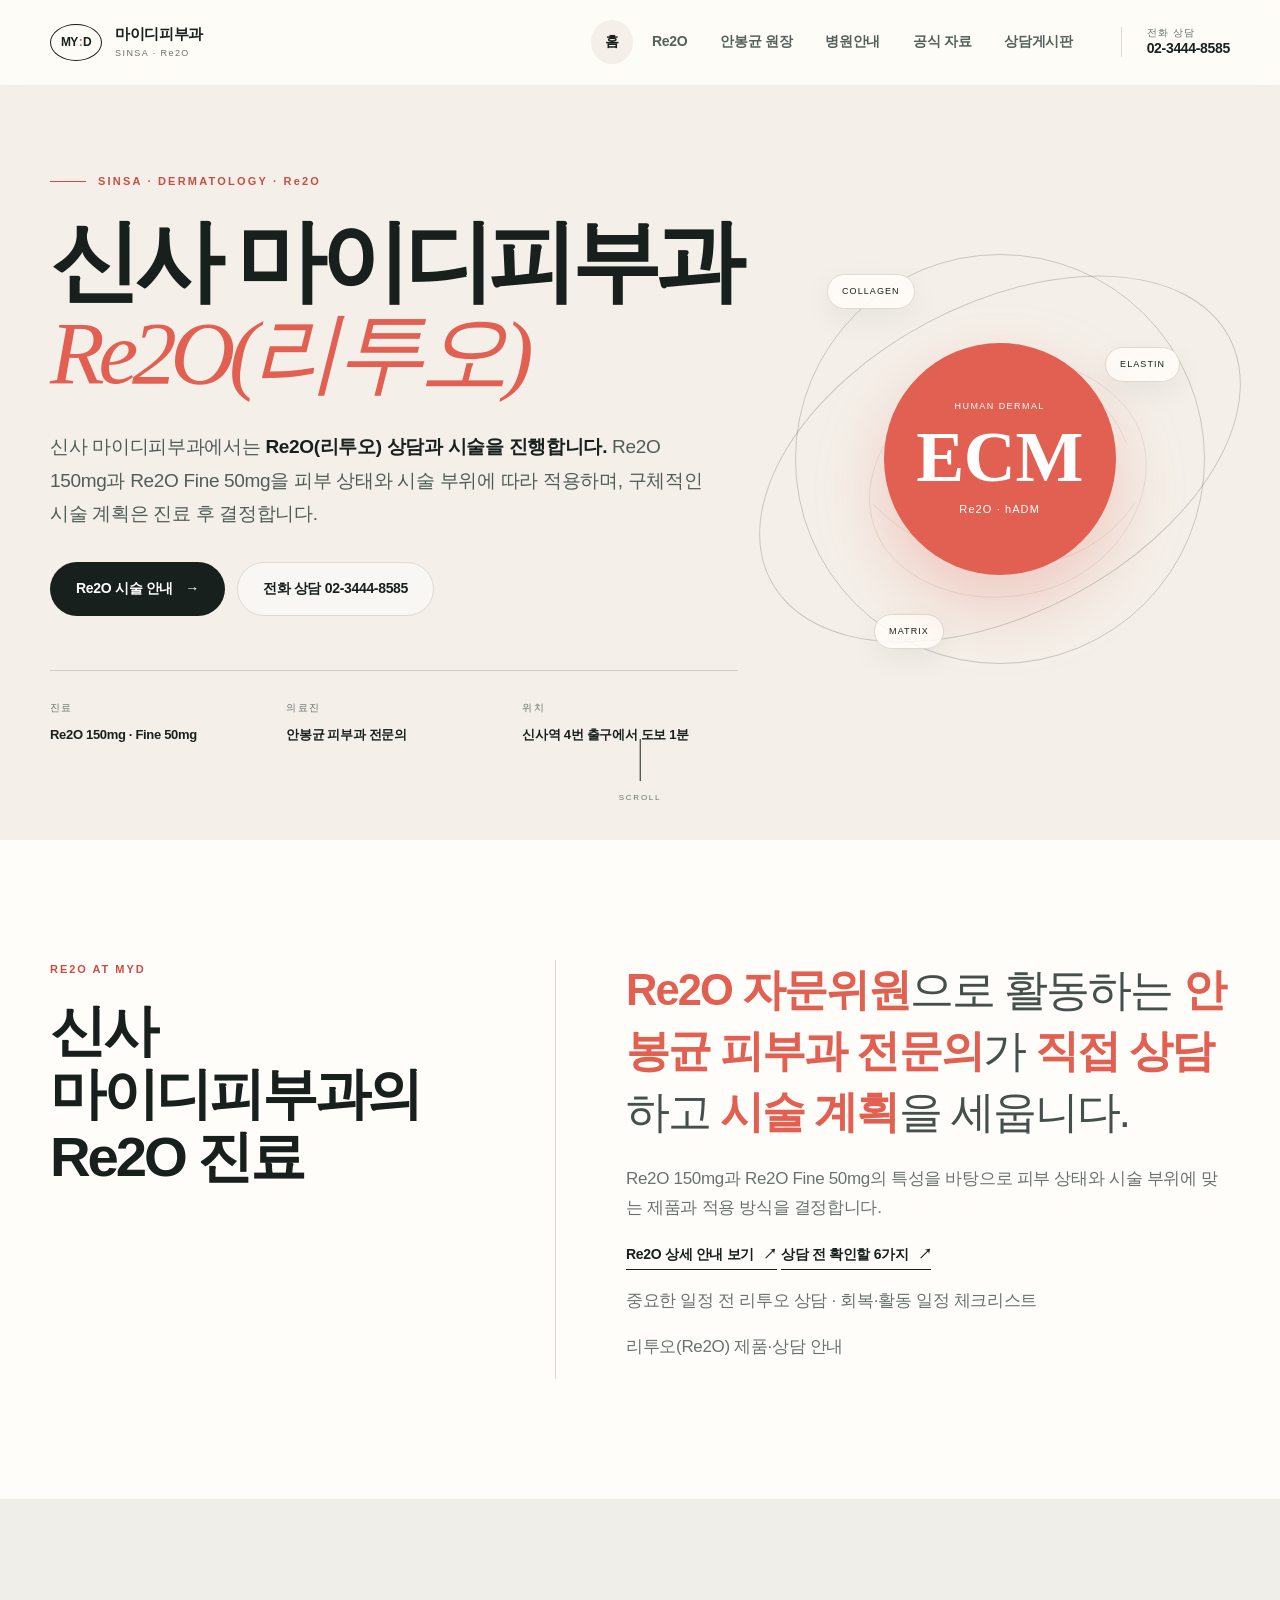
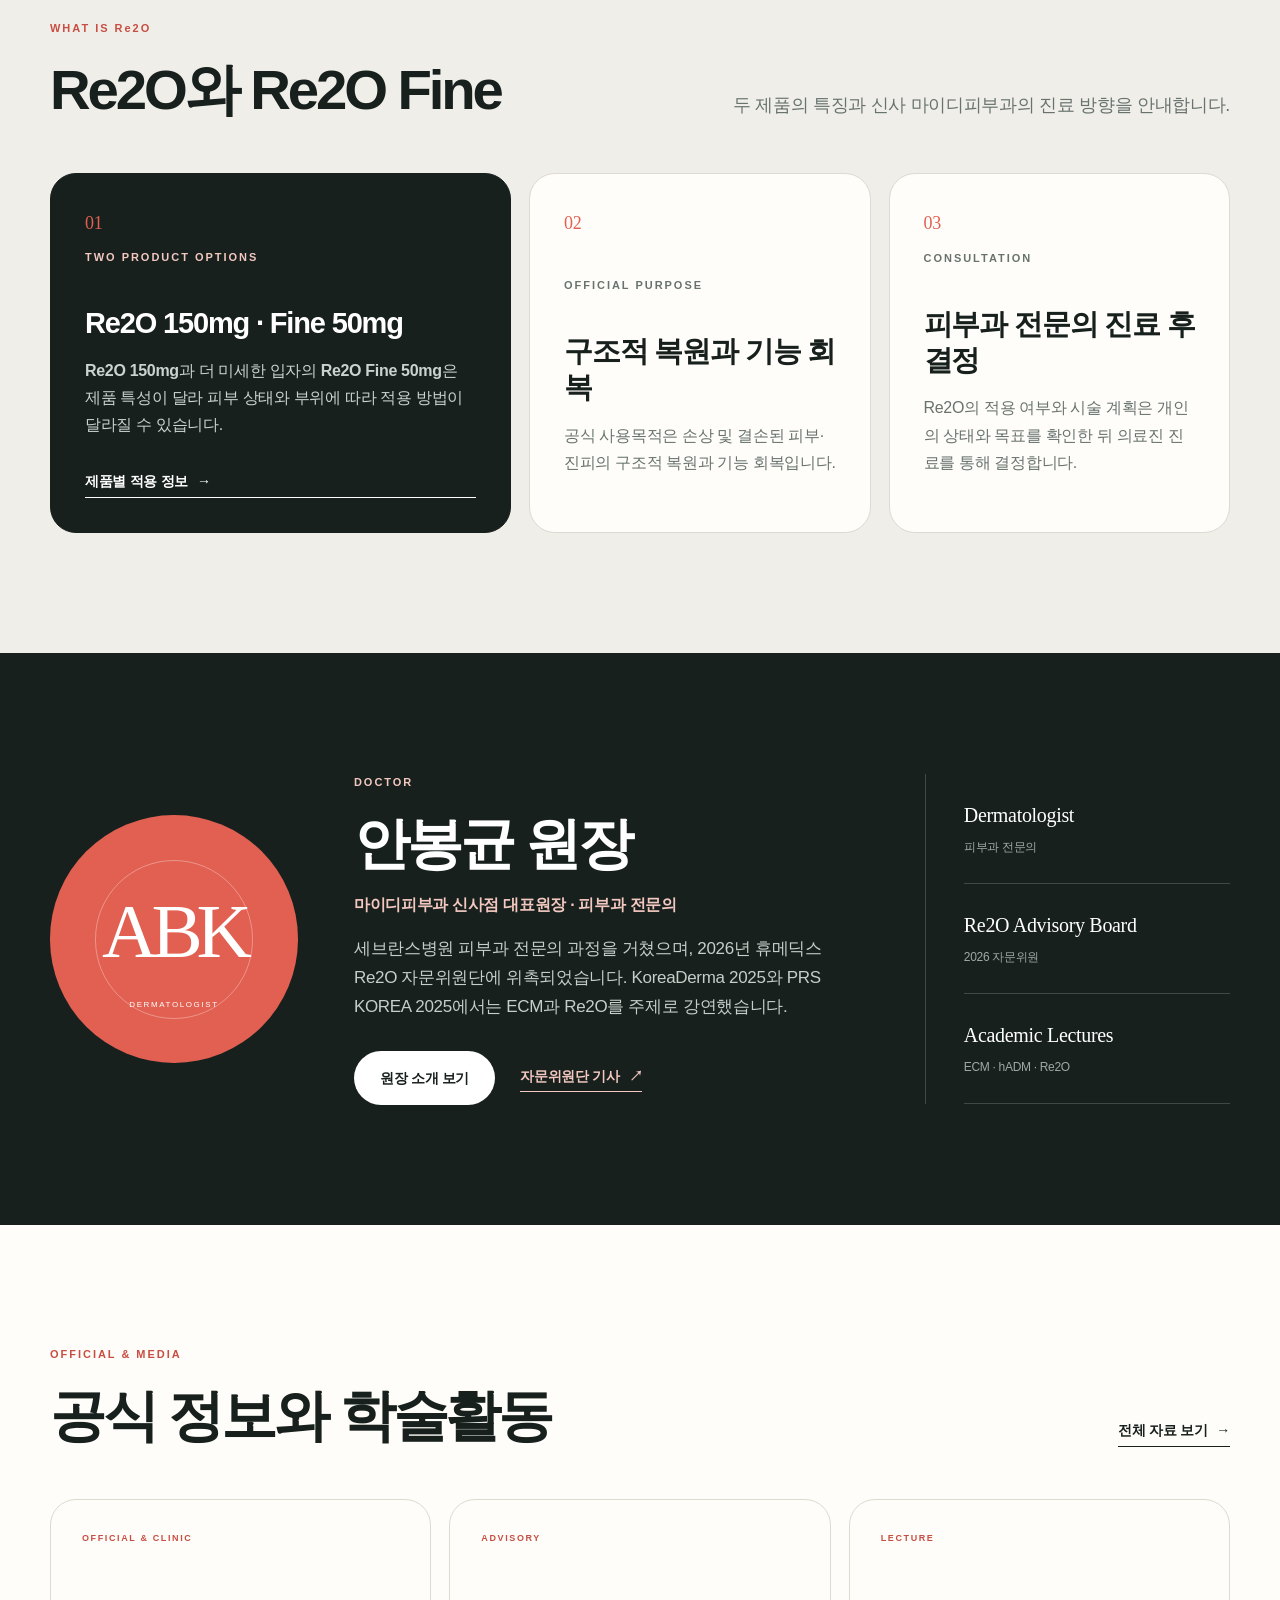
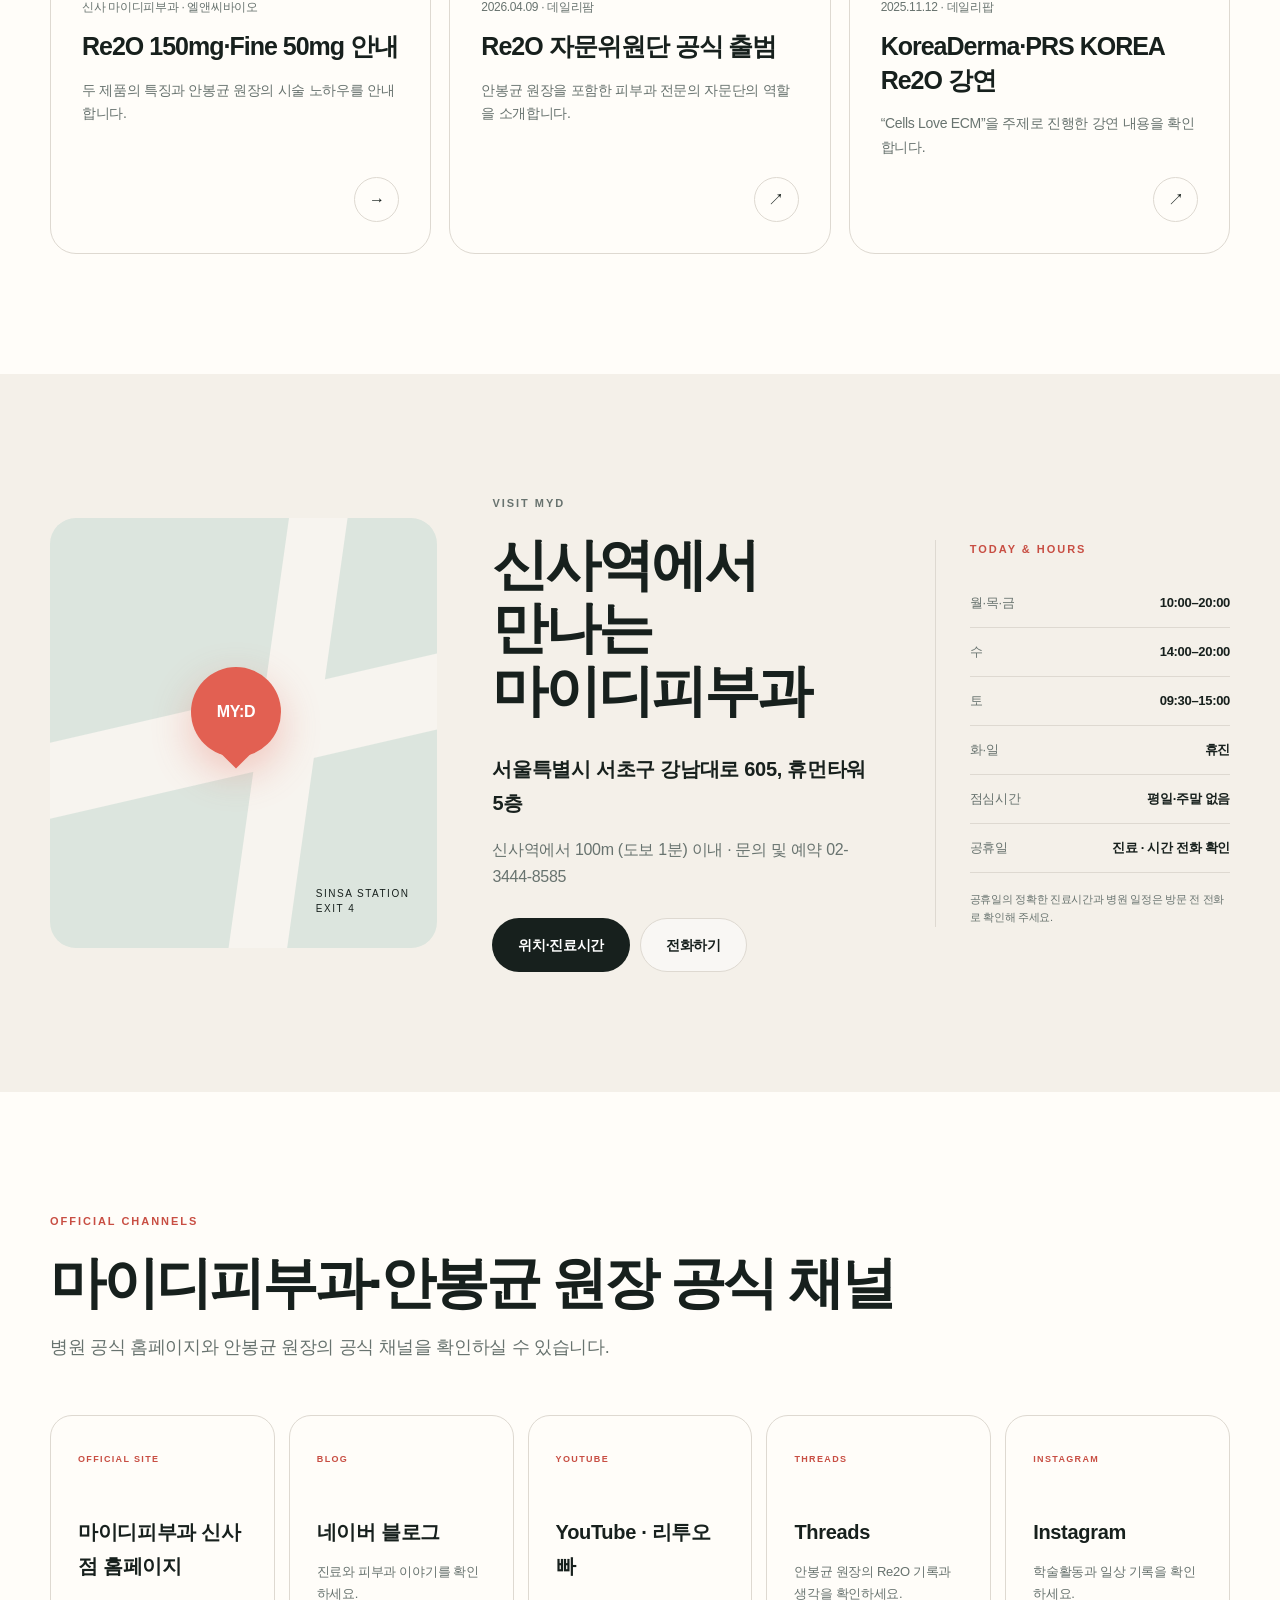
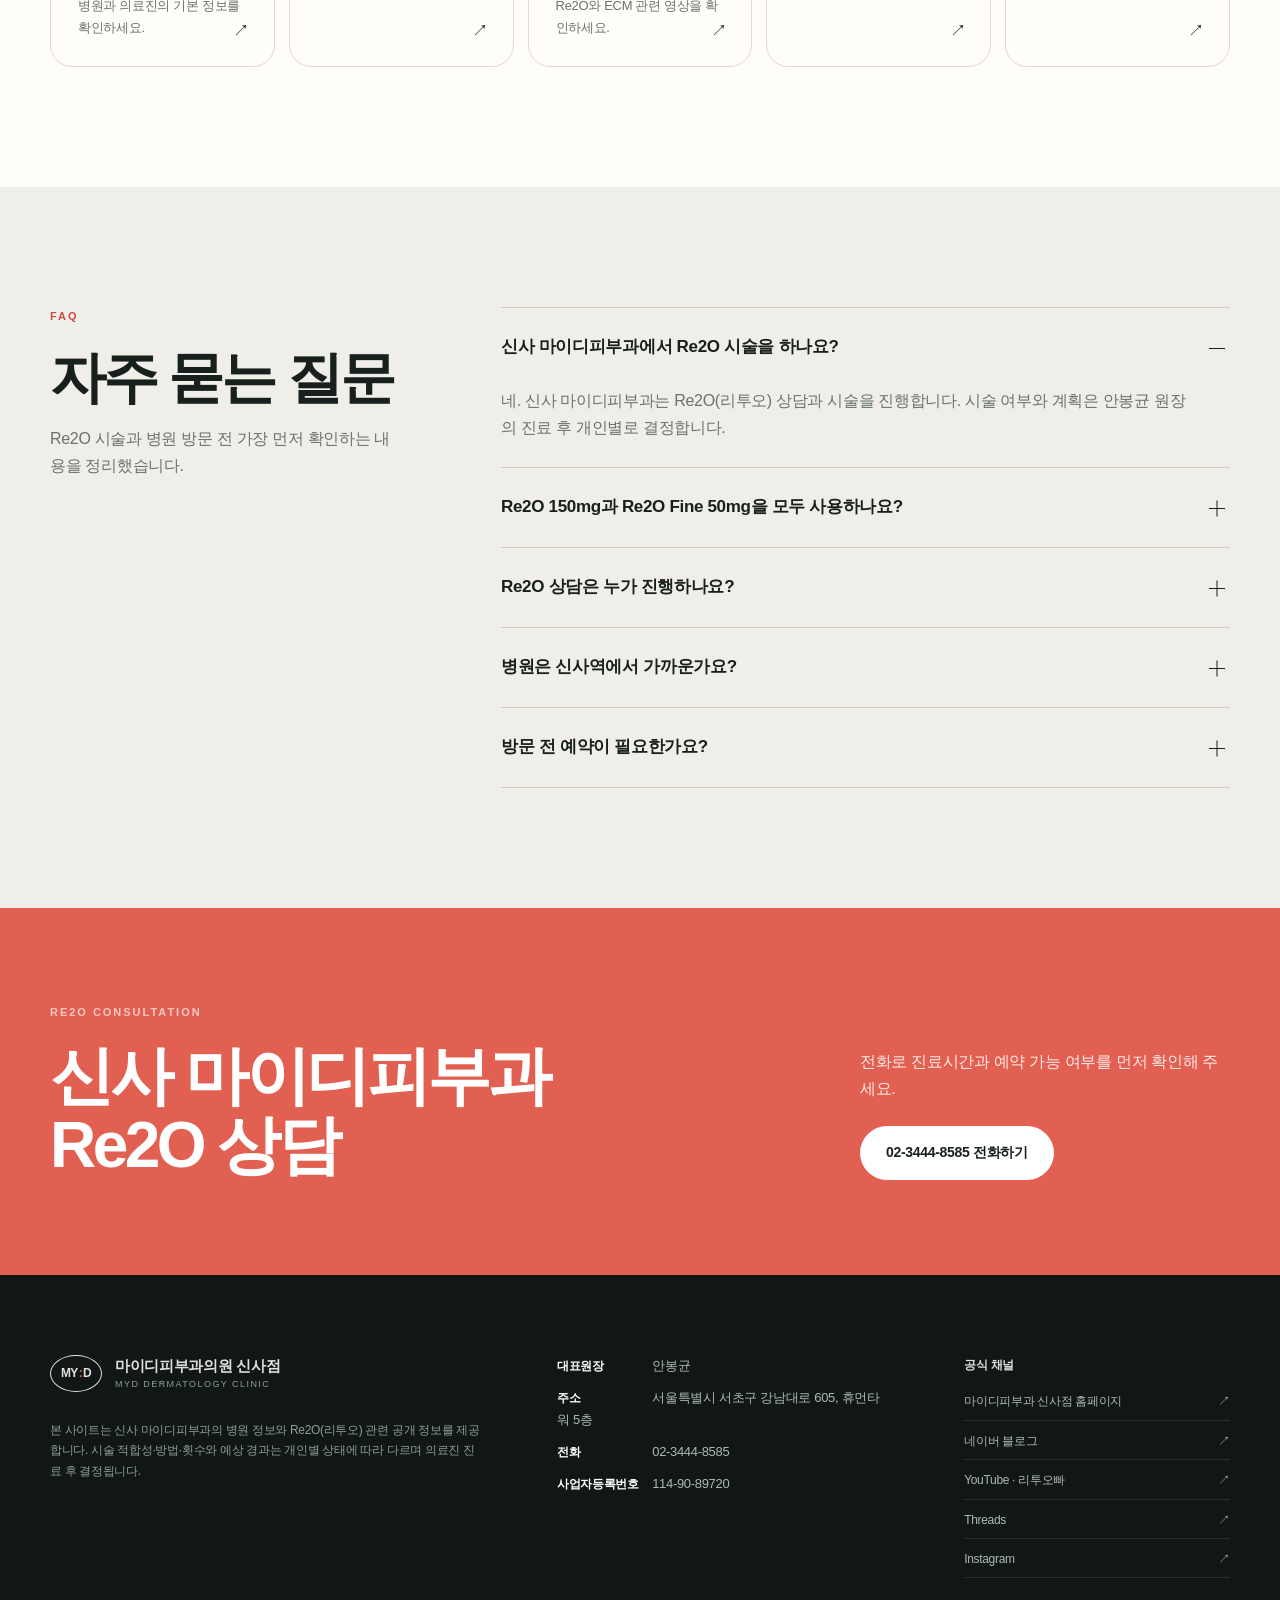
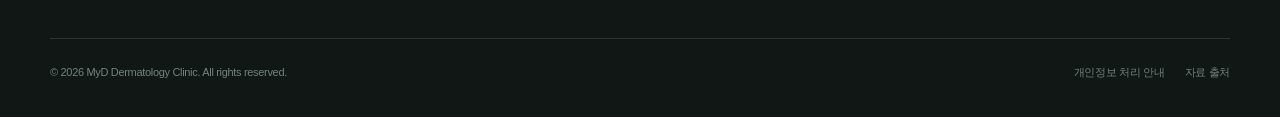
==== commit 671f35f7: "Link index.html to new MYD Sinsa official homepage" ====
--- a/index.html
+++ b/index.html
@@ -27,7 +27,10 @@
   <meta name="twitter:description" content="신사역에서 100m (도보 1분) 이내 마이디피부과의 리투오(Re2O) 상담·시술, Re2O 150mg·Re2O Fine 50mg 제품 및 시술 안내, 피부과 전문의 안봉균 원장, 위치와 진료시간 안내.">
   <meta name="twitter:image" content="https://re2omyd.com/assets/img/og-image.png">
   <link rel="stylesheet" href="/assets/css/style.css">
-  <script type="application/ld+json">{"@context":"https://schema.org","@graph":[{"@type":["MedicalClinic","LocalBusiness"],"@id":"https://re2omyd.com/#clinic","name":"마이디피부과의원 신사점","alternateName":["신사 마이디피부과","MyD Dermatology Clinic Sinsa"],"url":"https://re2omyd.com/","telephone":"+82234448585","image":"https://re2omyd.com/assets/img/og-image.png","logo":"https://re2omyd.com/assets/img/logo.svg","medicalSpecialty":"Dermatology","priceRange":"상담 후 안내","address":{"@type":"PostalAddress","streetAddress":"강남대로 605, 휴먼타워 5층","addressLocality":"서초구","addressRegion":"서울특별시","addressCountry":"KR"},"geo":{"@type":"GeoCoordinates","latitude":37.515881,"longitude":127.019302},"openingHoursSpecification":[{"@type":"OpeningHoursSpecification","dayOfWeek":"https://schema.org/Monday","opens":"10:00","closes":"20:00"},{"@type":"OpeningHoursSpecification","dayOfWeek":"https://schema.org/Wednesday","opens":"14:00","closes":"20:00"},{"@type":"OpeningHoursSpecification","dayOfWeek":"https://schema.org/Thursday","opens":"10:00","closes":"20:00"},{"@type":"OpeningHoursSpecification","dayOfWeek":"https://schema.org/Friday","opens":"10:00","closes":"20:00"},{"@type":"OpeningHoursSpecification","dayOfWeek":"https://schema.org/Saturday","opens":"09:30","closes":"15:00"}],"sameAs":["http://www.mydskin.co.kr/","https://blog.naver.com/mydskin","https://www.youtube.com/@Re2OBBA","https://www.threads.com/@wilbedoc","https://www.instagram.com/wilbedoc/"],"employee":{"@id":"https://re2omyd.com/#doctor"},"availableService":{"@id":"https://re2omyd.com/#re2o-service"}},{"@type":"Physician","@id":"https://re2omyd.com/#doctor","name":"안봉균","jobTitle":"대표원장·피부과 전문의","medicalSpecialty":"Dermatology","worksFor":{"@id":"https://re2omyd.com/#clinic"},"url":"https://re2omyd.com/doctor.html","sameAs":["https://blog.naver.com/mydskin","https://www.youtube.com/@Re2OBBA","https://www.threads.com/@wilbedoc","https://www.instagram.com/wilbedoc/"]},{"@type":"Service","@id":"https://re2omyd.com/#re2o-service","name":"Re2O(리투오) 상담 및 시술","alternateName":["리투오","엘라비에 리투오","Re2O treatment"],"serviceType":"Re2O(리투오) 상담 및 시술","description":"신사 마이디피부과에서는 Re2O 150mg과 Re2O Fine 50mg을 피부 상태와 시술 부위에 따라 적용하며, 구체적인 제품과 시술 방식은 진료 후 결정합니다.","provider":{"@id":"https://re2omyd.com/#clinic"},"url":"https://re2omyd.com/re2o.html","areaServed":{"@type":"City","name":"서울"}},{"@type":"WebSite","@id":"https://re2omyd.com/#website","url":"https://re2omyd.com/","name":"신사 마이디피부과 Re2O","inLanguage":"ko-KR","publisher":{"@id":"https://re2omyd.com/#clinic"}}]}</script>
+  <script type="application/ld+json">{"@context":"https://schema.org","@graph":[{"@type":["MedicalClinic","LocalBusiness"],"@id":"https://re2omyd.com/#clinic","name":"마이디피부과의원 신사점","alternateName":["신사 마이디피부과","MyD Dermatology Clinic Sinsa"],"url":"https://re2omyd.com/","telephone":"+82234448585","image":"https://re2omyd.com/assets/img/og-image.png","logo":"https://re2omyd.com/assets/img/logo.svg","medicalSpecialty":"Dermatology","priceRange":"상담 후 안내","address":{"@type":"PostalAddress","streetAddress":"강남대로 605, 휴먼타워 5층","addressLocality":"서초구","addressRegion":"서울특별시","addressCountry":"KR"},"geo":{"@type":"GeoCoordinates","latitude":37.515881,"longitude":127.019302},"openingHoursSpecification":[{"@type":"OpeningHoursSpecification","dayOfWeek":"https://schema.org/Monday","opens":"10:00","closes":"20:00"},{"@type":"OpeningHoursSpecification","dayOfWeek":"https://schema.org/Wednesday","opens":"14:00","closes":"20:00"},{"@type":"OpeningHoursSpecification","dayOfWeek":"https://schema.org/Thursday","opens":"10:00","closes":"20:00"},{"@type":"OpeningHoursSpecification","dayOfWeek":"https://schema.org/Friday","opens":"10:00","closes":"20:00"},{"@type":"OpeningHoursSpecification","dayOfWeek":"https://schema.org/Saturday","opens":"09:30","closes":"15:00"}],"sameAs":["https://mydcompany.cafe24.com/sinsa/","https://blog.naver.com/mydskin","https://www.youtube.com/@Re2OBBA","https://www.threads.com/@wilbedoc","https://www.instagram.com/wilbedoc/"],"employee":{"@id":"https://re2omyd.com/#doctor"},"availableService":{"@id":"https://re2omyd.com/#re2o-service"}},{"@type":"Physician","@id":"https://re2omyd.com/#doctor","name":"안봉균","jobTitle":"대표원장·피부과 전문의","medicalSpecialty":"Dermatology","worksFor":{"@id":"https://re2omyd.com/#clinic"},"url":"https://re2omyd.com/doctor.html","sameAs":["https://blog.naver.com/mydskin","https://www.youtube.com/@Re2OBBA","https://www.threads.com/@wilbedoc","https://www.instagram.com/wilbedoc/"]},{"@type":"Service","@id":"https://re2omyd.com/#re2o-service","name":"Re2O(리투오) 상담 및 시술","alternateName":["리투오","엘라비에 리투오","Re2O treatment"],"serviceType":"Re2O(리투오) 상담 및 시술","description":"신사 마이디피부과에서는 Re2O 150mg과 Re2O Fine 50mg을 피부 상태와 시술 부위에 따라 적용하며, 구체적인 제품과 시술 방식은 진료 후 결정합니다.","provider":{"@id":"https://re2omyd.com/#clinic"},"url":"https://re2omyd.com/re2o.html","areaServed":{"@type":"City","name":"서울"}},{"@type":"WebSite","@id":"https://re2omyd.com/#website","url":"https://re2omyd.com/","name":"신사 마이디피부과 Re2O","inLanguage":"ko-KR","publisher":{"@id":"https://re2omyd.com/#clinic"}}]}</script>
+
+  <!-- MYD analytics_instrumentation: GA4 visitor measurement -->
+  <script src="/assets/js/myd-analytics.js" defer></script>
 </head>
 <body class="home-page">
 <a class="skip-link" href="#main">본문으로 바로가기</a>
@@ -168,7 +171,7 @@
     <div class="container">
       <div class="section-heading"><p class="section-kicker">OFFICIAL CHANNELS</p><h2>마이디피부과·안봉균 원장 공식 채널</h2><p>병원 공식 홈페이지와 안봉균 원장의 공식 채널을 확인하실 수 있습니다.</p></div>
       <div class="social-grid">
-        <a class="social-card" href="http://www.mydskin.co.kr/" target="_blank" rel="noopener noreferrer"><span class="social-tag">OFFICIAL SITE</span><h3>마이디피부과 공식 홈페이지</h3><p>병원과 의료진의 기본 정보를 확인하세요.</p><i>↗</i></a><a class="social-card" href="https://blog.naver.com/mydskin" target="_blank" rel="noopener noreferrer"><span class="social-tag">BLOG</span><h3>네이버 블로그</h3><p>진료와 피부과 이야기를 확인하세요.</p><i>↗</i></a><a class="social-card" href="https://www.youtube.com/@Re2OBBA" target="_blank" rel="noopener noreferrer"><span class="social-tag">YOUTUBE</span><h3>YouTube · 리투오빠</h3><p>Re2O와 ECM 관련 영상을 확인하세요.</p><i>↗</i></a><a class="social-card" href="https://www.threads.com/@wilbedoc" target="_blank" rel="noopener noreferrer"><span class="social-tag">THREADS</span><h3>Threads</h3><p>안봉균 원장의 Re2O 기록과 생각을 확인하세요.</p><i>↗</i></a><a class="social-card" href="https://www.instagram.com/wilbedoc/" target="_blank" rel="noopener noreferrer"><span class="social-tag">INSTAGRAM</span><h3>Instagram</h3><p>학술활동과 일상 기록을 확인하세요.</p><i>↗</i></a>
+        <a class="social-card" href="https://mydcompany.cafe24.com/sinsa/" target="_blank" rel="noopener noreferrer"><span class="social-tag">OFFICIAL SITE</span><h3>마이디피부과 신사점 홈페이지</h3><p>병원과 의료진의 기본 정보를 확인하세요.</p><i>↗</i></a><a class="social-card" href="https://blog.naver.com/mydskin" target="_blank" rel="noopener noreferrer"><span class="social-tag">BLOG</span><h3>네이버 블로그</h3><p>진료와 피부과 이야기를 확인하세요.</p><i>↗</i></a><a class="social-card" href="https://www.youtube.com/@Re2OBBA" target="_blank" rel="noopener noreferrer"><span class="social-tag">YOUTUBE</span><h3>YouTube · 리투오빠</h3><p>Re2O와 ECM 관련 영상을 확인하세요.</p><i>↗</i></a><a class="social-card" href="https://www.threads.com/@wilbedoc" target="_blank" rel="noopener noreferrer"><span class="social-tag">THREADS</span><h3>Threads</h3><p>안봉균 원장의 Re2O 기록과 생각을 확인하세요.</p><i>↗</i></a><a class="social-card" href="https://www.instagram.com/wilbedoc/" target="_blank" rel="noopener noreferrer"><span class="social-tag">INSTAGRAM</span><h3>Instagram</h3><p>학술활동과 일상 기록을 확인하세요.</p><i>↗</i></a>
       </div>
     </div>
   </section>
@@ -207,7 +210,7 @@
     </div>
     <div class="footer-links">
       <strong>공식 채널</strong>
-      <a href="http://www.mydskin.co.kr/" target="_blank" rel="noopener noreferrer">마이디피부과 공식 홈페이지<span aria-hidden="true">↗</span></a><a href="https://blog.naver.com/mydskin" target="_blank" rel="noopener noreferrer">네이버 블로그<span aria-hidden="true">↗</span></a><a href="https://www.youtube.com/@Re2OBBA" target="_blank" rel="noopener noreferrer">YouTube · 리투오빠<span aria-hidden="true">↗</span></a><a href="https://www.threads.com/@wilbedoc" target="_blank" rel="noopener noreferrer">Threads<span aria-hidden="true">↗</span></a><a href="https://www.instagram.com/wilbedoc/" target="_blank" rel="noopener noreferrer">Instagram<span aria-hidden="true">↗</span></a>
+      <a href="https://mydcompany.cafe24.com/sinsa/" target="_blank" rel="noopener noreferrer">마이디피부과 신사점 홈페이지<span aria-hidden="true">↗</span></a><a href="https://blog.naver.com/mydskin" target="_blank" rel="noopener noreferrer">네이버 블로그<span aria-hidden="true">↗</span></a><a href="https://www.youtube.com/@Re2OBBA" target="_blank" rel="noopener noreferrer">YouTube · 리투오빠<span aria-hidden="true">↗</span></a><a href="https://www.threads.com/@wilbedoc" target="_blank" rel="noopener noreferrer">Threads<span aria-hidden="true">↗</span></a><a href="https://www.instagram.com/wilbedoc/" target="_blank" rel="noopener noreferrer">Instagram<span aria-hidden="true">↗</span></a>
     </div>
   </div>
   <div class="container footer-bottom">
